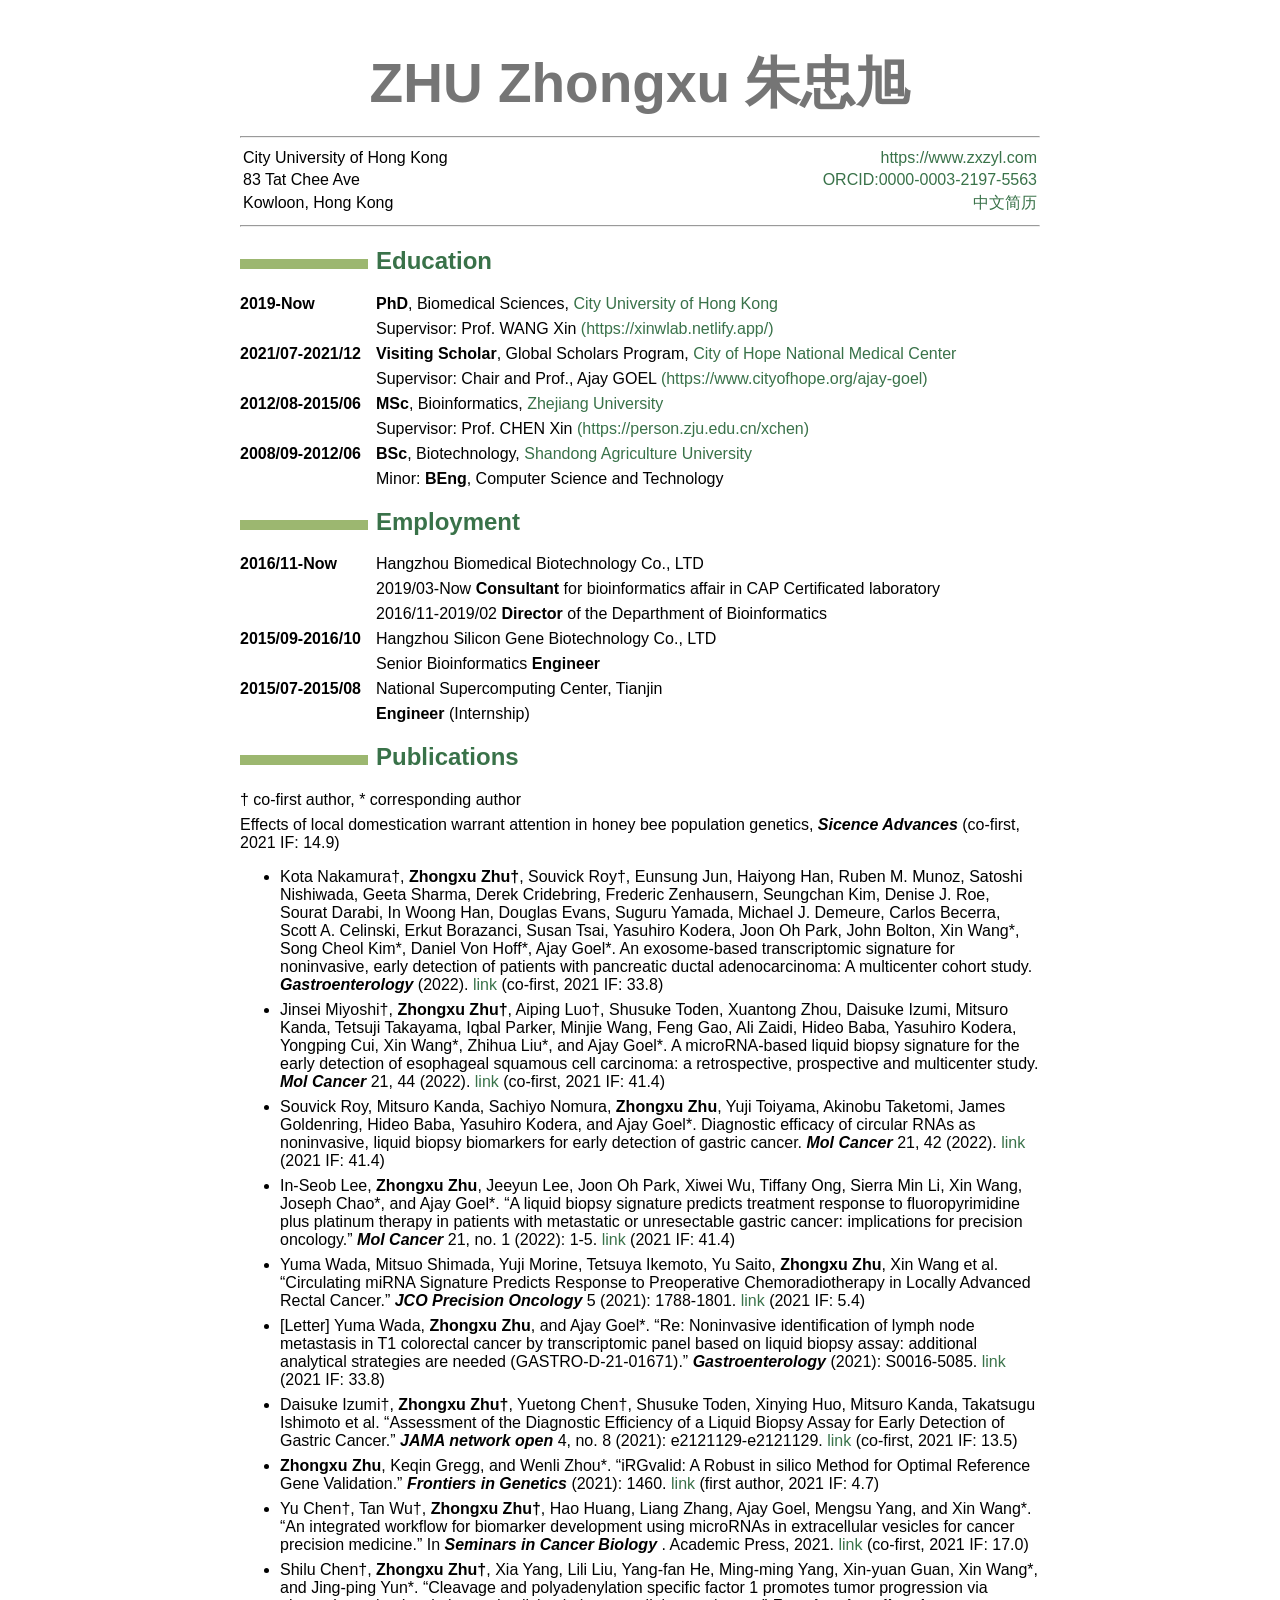
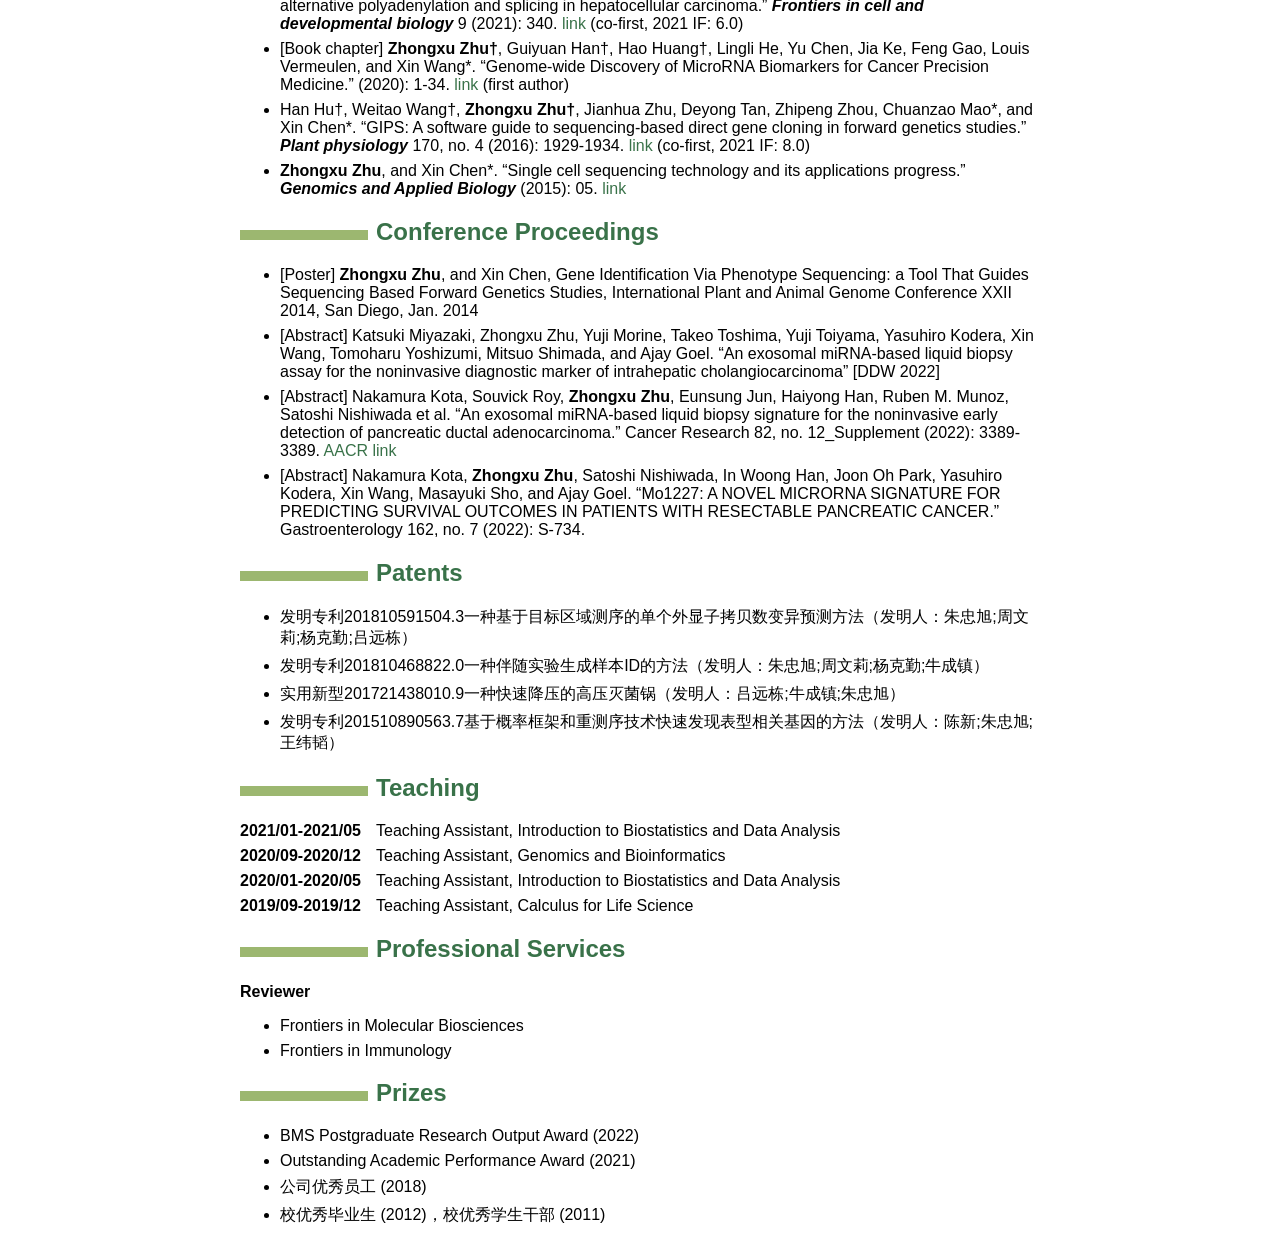
==== docs/index.html @ 120db2ff "add impact factor" ====
<!DOCTYPE html>
<html xmlns="http://www.w3.org/1999/xhtml" lang="" xml:lang="">
<head>
  <meta charset="utf-8" />
  <meta name="generator" content="pandoc" />
  <meta name="viewport" content="width=device-width, initial-scale=1.0, user-scalable=yes" />
  <title>full.Eng</title>
  <style type="text/css">
      code{white-space: pre-wrap;}
      span.smallcaps{font-variant: small-caps;}
      span.underline{text-decoration: underline;}
      div.column{display: inline-block; vertical-align: top; width: 50%;}
  </style>
  <!--[if lt IE 9]>
    <script src="//cdnjs.cloudflare.com/ajax/libs/html5shiv/3.7.3/html5shiv-printshiv.min.js"></script>
  <![endif]-->
  <style type="text/css">
  /*
   * Copyright 2013 Christophe-Marie Duquesne <chmd@chmd.fr>
   *
   * CSS for making a resume with pandoc. Inspired by moderncv.
   *
   * This CSS document is delivered to you under the CC BY-SA 3.0 License.
   * https://creativecommons.org/licenses/by-sa/3.0/deed.en_US
   */
  
  /* Whole document */
  body {
      font-family: "Helvetica Neue", Helvetica, Arial, sans-serif;
      max-width: 800px;
      margin: auto;
      background: #FFFFFF;
      padding: 10px 10px 10px 10px;
  }
  
  /* Title of the resume */
  h1 {
      font-size: 55px;
      color: #757575;
      text-align:center;
      margin-bottom:15px;
  }
  /* h1:hover { */
  /*     background-color: #757575; */
  /*     color: #FFFFFF; */
  /*     text-shadow: 1px 1px 1px #333; */
  /* } */
  
  /* Titles of categories */
  h2 {
      /* This is called "sectioncolor" in the ConTeXt stylesheet. */
      color: #397249;
  }
  /* There is a bar just before each category */
  h2:before {
      content: "";
      display: inline-block;
      margin-right:1%;
      width: 16%;
      height: 10px;
      /* This is called "rulecolor" in the ConTeXt stylesheet. */
      background-color: #9CB770;
  }
  /* h2:hover { */
  /*     background-color: #397249; */
  /*     color: #FFFFFF; */
  /*     text-shadow: 1px 1px 1px #333; */
  /* } */
  
  /* Definitions */
  dt {
      float: left;
      clear: left;
      width: 17%;
      font-weight: bold;
  }
  dd {
      margin-left: 17%;
      margin-bottom:7px;
  }
  p {
      margin-top:0;
      margin-bottom:7px;
  }
  
  /* Blockquotes */
  blockquote {
      text-align: center
  }
  
  /* Links */
  a {
      text-decoration: none;
      color: #397249;
  }
  a:hover, a:active {
      background-color: #397249;
      color: #FFFFFF;
      text-decoration: none;
      text-shadow: 1px 1px 1px #333;
  }
  
  /* Horizontal separators */
  hr {
      color: #A6A6A6;
  }
  
  table {
      width: 100%;
  }
  </style>
</head>
<body>
<h1 id="zhu-zhongxu-朱忠旭">ZHU Zhongxu 朱忠旭</h1>
<hr />
<table>
<tbody>
<tr class="odd">
<td style="text-align: left;">City University of Hong Kong</td>
<td style="text-align: right;"><a href="https://www.zxzyl.com" class="uri" target="_blank">https://www.zxzyl.com</a></td>
</tr>
<tr class="even">
<td style="text-align: left;">83 Tat Chee Ave</td>
<td style="text-align: right;"><a href="https://orcid.org/0000-0003-2197-5563" target="_blank">ORCID:0000-0003-2197-5563</a></td>
</tr>
<tr class="odd">
<td style="text-align: left;">Kowloon, Hong Kong</td>
<td style="text-align: right;"><a href="https://md.zxzyl.com/resume/ch.html" target="_blank">中文简历</a></td>
</tr>
</tbody>
</table>
<hr />
<h2 id="education">Education</h2>
<dl>
<dt>2019-Now</dt>
<dd><p><strong>PhD</strong>, Biomedical Sciences, <a href="https://www.cityu.edu.hk" target="_blank">City University of Hong Kong</a></p>
<p>Supervisor: Prof. WANG Xin <a href="https://xinwlab.netlify.app/" target="_blank">(https://xinwlab.netlify.app/)</a></p>
</dd>
<dt>2021/07-2021/12</dt>
<dd><p><strong>Visiting Scholar</strong>, Global Scholars Program, <a href="https://www.cityofhope.org/homepage" target="_blank">City of Hope National Medical Center</a></p>
<p>Supervisor: Chair and Prof., Ajay GOEL <a href="https://www.cityofhope.org/ajay-goel" target="_blank">(https://www.cityofhope.org/ajay-goel)</a></p>
</dd>
<dt>2012/08-2015/06</dt>
<dd><p><strong>MSc</strong>, Bioinformatics, <a href="https://www.zju.edu.cn/english/" target="_blank">Zhejiang University</a></p>
<p>Supervisor: Prof. CHEN Xin <a href="https://person.zju.edu.cn/xchen" target="_blank">(https://person.zju.edu.cn/xchen)</a></p>
</dd>
<dt>2008/09-2012/06</dt>
<dd><p><strong>BSc</strong>, Biotechnology, <a href="http://english.sdau.edu.cn/" target="_blank">Shandong Agriculture University</a></p>
<p>Minor: <strong>BEng</strong>, Computer Science and Technology</p>
</dd>
</dl>
<h2 id="employment">Employment</h2>
<dl>
<dt>2016/11-Now</dt>
<dd><p>Hangzhou Biomedical Biotechnology Co., LTD</p>
<p>2019/03-Now <strong>Consultant</strong> for bioinformatics affair in CAP Certificated laboratory</p>
<p>2016/11-2019/02 <strong>Director</strong> of the Departhment of Bioinformatics</p>
</dd>
<dt>2015/09-2016/10</dt>
<dd><p>Hangzhou Silicon Gene Biotechnology Co., LTD</p>
<p>Senior Bioinformatics <strong>Engineer</strong></p>
</dd>
<dt>2015/07-2015/08</dt>
<dd><p>National Supercomputing Center, Tianjin</p>
<p><strong>Engineer</strong> (Internship)</p>
</dd>
</dl>
<h2 id="publications">Publications</h2>
<p>† co-first author, * corresponding author</p>
<p>Effects of local domestication warrant attention in honey bee population genetics, <strong><em>Sicence Advances</em></strong> (co-first, 2021 IF: 14.9)</p>
<ul>
<li><p>Kota Nakamura†, <strong>Zhongxu Zhu†</strong>, Souvick Roy†, Eunsung Jun, Haiyong Han, Ruben M. Munoz, Satoshi Nishiwada, Geeta Sharma, Derek Cridebring, Frederic Zenhausern, Seungchan Kim, Denise J. Roe, Sourat Darabi, In Woong Han, Douglas Evans, Suguru Yamada, Michael J. Demeure, Carlos Becerra, Scott A. Celinski, Erkut Borazanci, Susan Tsai, Yasuhiro Kodera, Joon Oh Park, John Bolton, Xin Wang*, Song Cheol Kim*, Daniel Von Hoff*, Ajay Goel*. An exosome-based transcriptomic signature for noninvasive, early detection of patients with pancreatic ductal adenocarcinoma: A multicenter cohort study. <strong><em>Gastroenterology</em></strong> (2022). <a href="https://doi.org/10.1053/j.gastro.2022.06.090" target="_blank">link</a> (co-first, 2021 IF: 33.8)</p></li>
<li><p>Jinsei Miyoshi†, <strong>Zhongxu Zhu†</strong>, Aiping Luo†, Shusuke Toden, Xuantong Zhou, Daisuke Izumi, Mitsuro Kanda, Tetsuji Takayama, Iqbal Parker, Minjie Wang, Feng Gao, Ali Zaidi, Hideo Baba, Yasuhiro Kodera, Yongping Cui, Xin Wang*, Zhihua Liu*, and Ajay Goel*. A microRNA-based liquid biopsy signature for the early detection of esophageal squamous cell carcinoma: a retrospective, prospective and multicenter study. <strong><em>Mol Cancer</em></strong> 21, 44 (2022). <a href="https://doi.org/10.1186/s12943-022-01507-x" target="_blank">link</a> (co-first, 2021 IF: 41.4)</p></li>
<li><p>Souvick Roy, Mitsuro Kanda, Sachiyo Nomura, <strong>Zhongxu Zhu</strong>, Yuji Toiyama, Akinobu Taketomi, James Goldenring, Hideo Baba, Yasuhiro Kodera, and Ajay Goel*. Diagnostic efficacy of circular RNAs as noninvasive, liquid biopsy biomarkers for early detection of gastric cancer. <strong><em>Mol Cancer</em></strong> 21, 42 (2022). <a href="https://doi.org/10.1186/s12943-022-01527-7" target="_blank">link</a> (2021 IF: 41.4)</p></li>
<li><p>In-Seob Lee, <strong>Zhongxu Zhu</strong>, Jeeyun Lee, Joon Oh Park, Xiwei Wu, Tiffany Ong, Sierra Min Li, Xin Wang, Joseph Chao*, and Ajay Goel*. “A liquid biopsy signature predicts treatment response to fluoropyrimidine plus platinum therapy in patients with metastatic or unresectable gastric cancer: implications for precision oncology.” <strong><em>Mol Cancer</em></strong> 21, no. 1 (2022): 1-5. <a href="https://doi.org/10.1186/s12943-021-01483-8" target="_blank">link</a> (2021 IF: 41.4)</p></li>
<li><p>Yuma Wada, Mitsuo Shimada, Yuji Morine, Tetsuya Ikemoto, Yu Saito, <strong>Zhongxu Zhu</strong>, Xin Wang et al. “Circulating miRNA Signature Predicts Response to Preoperative Chemoradiotherapy in Locally Advanced Rectal Cancer.” <strong><em>JCO Precision Oncology</em></strong> 5 (2021): 1788-1801. <a href="https://doi.org/10.1200/PO.21.00015" target="_blank">link</a> (2021 IF: 5.4)</p></li>
<li><p>[Letter] Yuma Wada, <strong>Zhongxu Zhu</strong>, and Ajay Goel*. “Re: Noninvasive identification of lymph node metastasis in T1 colorectal cancer by transcriptomic panel based on liquid biopsy assay: additional analytical strategies are needed (GASTRO-D-21-01671).” <strong><em>Gastroenterology</em></strong> (2021): S0016-5085. <a href="https://doi.org/10.1053/j.gastro.2021.09.013" target="_blank">link</a> (2021 IF: 33.8)</p></li>
<li><p>Daisuke Izumi†, <strong>Zhongxu Zhu†</strong>, Yuetong Chen†, Shusuke Toden, Xinying Huo, Mitsuro Kanda, Takatsugu Ishimoto et al. “Assessment of the Diagnostic Efficiency of a Liquid Biopsy Assay for Early Detection of Gastric Cancer.” <strong><em>JAMA network open</em></strong> 4, no. 8 (2021): e2121129-e2121129. <a href="https://doi.org/10.1001/jamanetworkopen.2021.21129" target="_blank">link</a> (co-first, 2021 IF: 13.5)</p></li>
<li><p><strong>Zhongxu Zhu</strong>, Keqin Gregg, and Wenli Zhou*. “iRGvalid: A Robust in silico Method for Optimal Reference Gene Validation.” <strong><em>Frontiers in Genetics</em></strong> (2021): 1460. <a href="https://doi.org/10.3389/fgene.2021.716653" target="_blank">link</a> (first author, 2021 IF: 4.7)</p></li>
<li><p>Yu Chen†, Tan Wu†, <strong>Zhongxu Zhu†</strong>, Hao Huang, Liang Zhang, Ajay Goel, Mengsu Yang, and Xin Wang*. “An integrated workflow for biomarker development using microRNAs in extracellular vesicles for cancer precision medicine.” In <strong><em>Seminars in Cancer Biology</em></strong> . Academic Press, 2021. <a href="https://doi.org/10.1016/j.semcancer.2021.03.011" target="_blank">link</a> (co-first, 2021 IF: 17.0)</p></li>
<li><p>Shilu Chen†, <strong>Zhongxu Zhu†</strong>, Xia Yang, Lili Liu, Yang-fan He, Ming-ming Yang, Xin-yuan Guan, Xin Wang*, and Jing-ping Yun*. “Cleavage and polyadenylation specific factor 1 promotes tumor progression via alternative polyadenylation and splicing in hepatocellular carcinoma.” <strong><em>Frontiers in cell and developmental biology</em></strong> 9 (2021): 340. <a href="https://doi.org/10.3389/fcell.2021.616835" target="_blank">link</a> (co-first, 2021 IF: 6.0)</p></li>
<li><p>[Book chapter] <strong>Zhongxu Zhu†</strong>, Guiyuan Han†, Hao Huang†, Lingli He, Yu Chen, Jia Ke, Feng Gao, Louis Vermeulen, and Xin Wang*. “Genome-wide Discovery of MicroRNA Biomarkers for Cancer Precision Medicine.” (2020): 1-34. <a href="https://doi.org/10.1039/9781788019958-00001" target="_blank">link</a> (first author)</p></li>
<li><p>Han Hu†, Weitao Wang†, <strong>Zhongxu Zhu†</strong>, Jianhua Zhu, Deyong Tan, Zhipeng Zhou, Chuanzao Mao*, and Xin Chen*. “GIPS: A software guide to sequencing-based direct gene cloning in forward genetics studies.” <strong><em>Plant physiology</em></strong> 170, no. 4 (2016): 1929-1934. <a href="http://dx.doi.org/10.1104/pp.15.01327" target="_blank">link</a> (co-first, 2021 IF: 8.0)</p></li>
<li><p><strong>Zhongxu Zhu</strong>, and Xin Chen*. “Single cell sequencing technology and its applications progress.” <strong><em>Genomics and Applied Biology</em></strong> (2015): 05. <a href="http://dx.doi.org/10.13417/j.gab.034.000902" target="_blank">link</a></p></li>
</ul>
<h2 id="conference-proceedings">Conference Proceedings</h2>
<ul>
<li><p>[Poster] <strong>Zhongxu Zhu</strong>, and Xin Chen, Gene Identification Via Phenotype Sequencing: a Tool That Guides Sequencing Based Forward Genetics Studies, International Plant and Animal Genome Conference XXII 2014, San Diego, Jan. 2014</p></li>
<li><p>[Abstract] Katsuki Miyazaki, Zhongxu Zhu, Yuji Morine, Takeo Toshima, Yuji Toiyama, Yasuhiro Kodera, Xin Wang, Tomoharu Yoshizumi, Mitsuo Shimada, and Ajay Goel. “An exosomal miRNA-based liquid biopsy assay for the noninvasive diagnostic marker of intrahepatic cholangiocarcinoma” [DDW 2022]</p></li>
<li><p>[Abstract] Nakamura Kota, Souvick Roy, <strong>Zhongxu Zhu</strong>, Eunsung Jun, Haiyong Han, Ruben M. Munoz, Satoshi Nishiwada et al. “An exosomal miRNA-based liquid biopsy signature for the noninvasive early detection of pancreatic ductal adenocarcinoma.” Cancer Research 82, no. 12_Supplement (2022): 3389-3389. <a href="https://aacrjournals.org/cancerres/article/82/12_Supplement/3389/700151" target="_blank">AACR link</a></p></li>
<li><p>[Abstract] Nakamura Kota, <strong>Zhongxu Zhu</strong>, Satoshi Nishiwada, In Woong Han, Joon Oh Park, Yasuhiro Kodera, Xin Wang, Masayuki Sho, and Ajay Goel. “Mo1227: A NOVEL MICRORNA SIGNATURE FOR PREDICTING SURVIVAL OUTCOMES IN PATIENTS WITH RESECTABLE PANCREATIC CANCER.” Gastroenterology 162, no. 7 (2022): S-734.</p></li>
</ul>
<h2 id="patents">Patents</h2>
<ul>
<li><p>发明专利201810591504.3一种基于目标区域测序的单个外显子拷贝数变异预测方法（发明人：朱忠旭;周文莉;杨克勤;吕远栋）</p></li>
<li><p>发明专利201810468822.0一种伴随实验生成样本ID的方法（发明人：朱忠旭;周文莉;杨克勤;牛成镇）</p></li>
<li><p>实用新型201721438010.9一种快速降压的高压灭菌锅（发明人：吕远栋;牛成镇;朱忠旭）</p></li>
<li><p>发明专利201510890563.7基于概率框架和重测序技术快速发现表型相关基因的方法（发明人：陈新;朱忠旭;王纬韬）</p></li>
</ul>
<h2 id="teaching">Teaching</h2>
<dl>
<dt>2021/01-2021/05</dt>
<dd>Teaching Assistant, Introduction to Biostatistics and Data Analysis
</dd>
<dt>2020/09-2020/12</dt>
<dd>Teaching Assistant, Genomics and Bioinformatics
</dd>
<dt>2020/01-2020/05</dt>
<dd>Teaching Assistant, Introduction to Biostatistics and Data Analysis
</dd>
<dt>2019/09-2019/12</dt>
<dd>Teaching Assistant, Calculus for Life Science
</dd>
</dl>
<h2 id="professional-services">Professional Services</h2>
<p><strong>Reviewer</strong></p>
<ul>
<li><p>Frontiers in Molecular Biosciences</p></li>
<li><p>Frontiers in Immunology</p></li>
</ul>
<h2 id="prizes">Prizes</h2>
<ul>
<li><p>BMS Postgraduate Research Output Award (2022)</p></li>
<li><p>Outstanding Academic Performance Award (2021)</p></li>
<li><p>公司优秀员工 (2018)</p></li>
<li><p>校优秀毕业生 (2012)，校优秀学生干部 (2011)</p></li>
</ul>
</body>
</html>
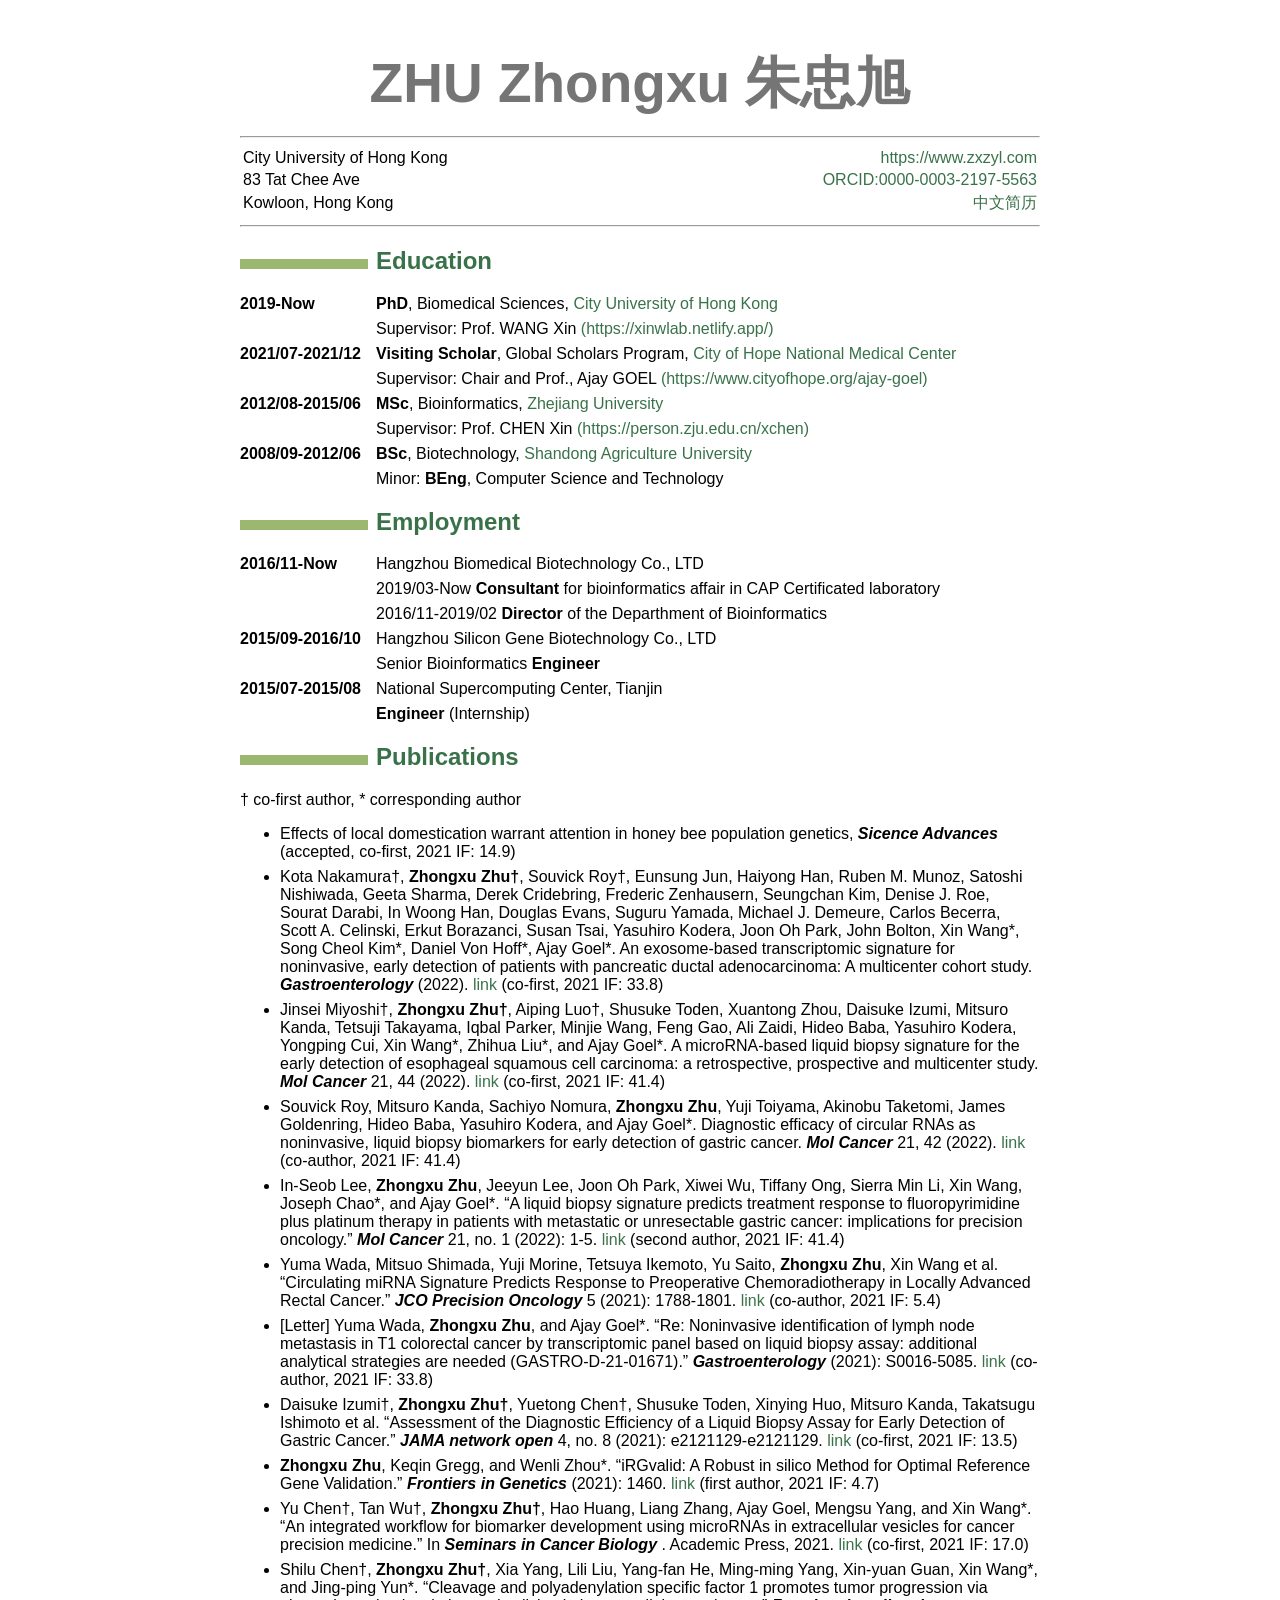
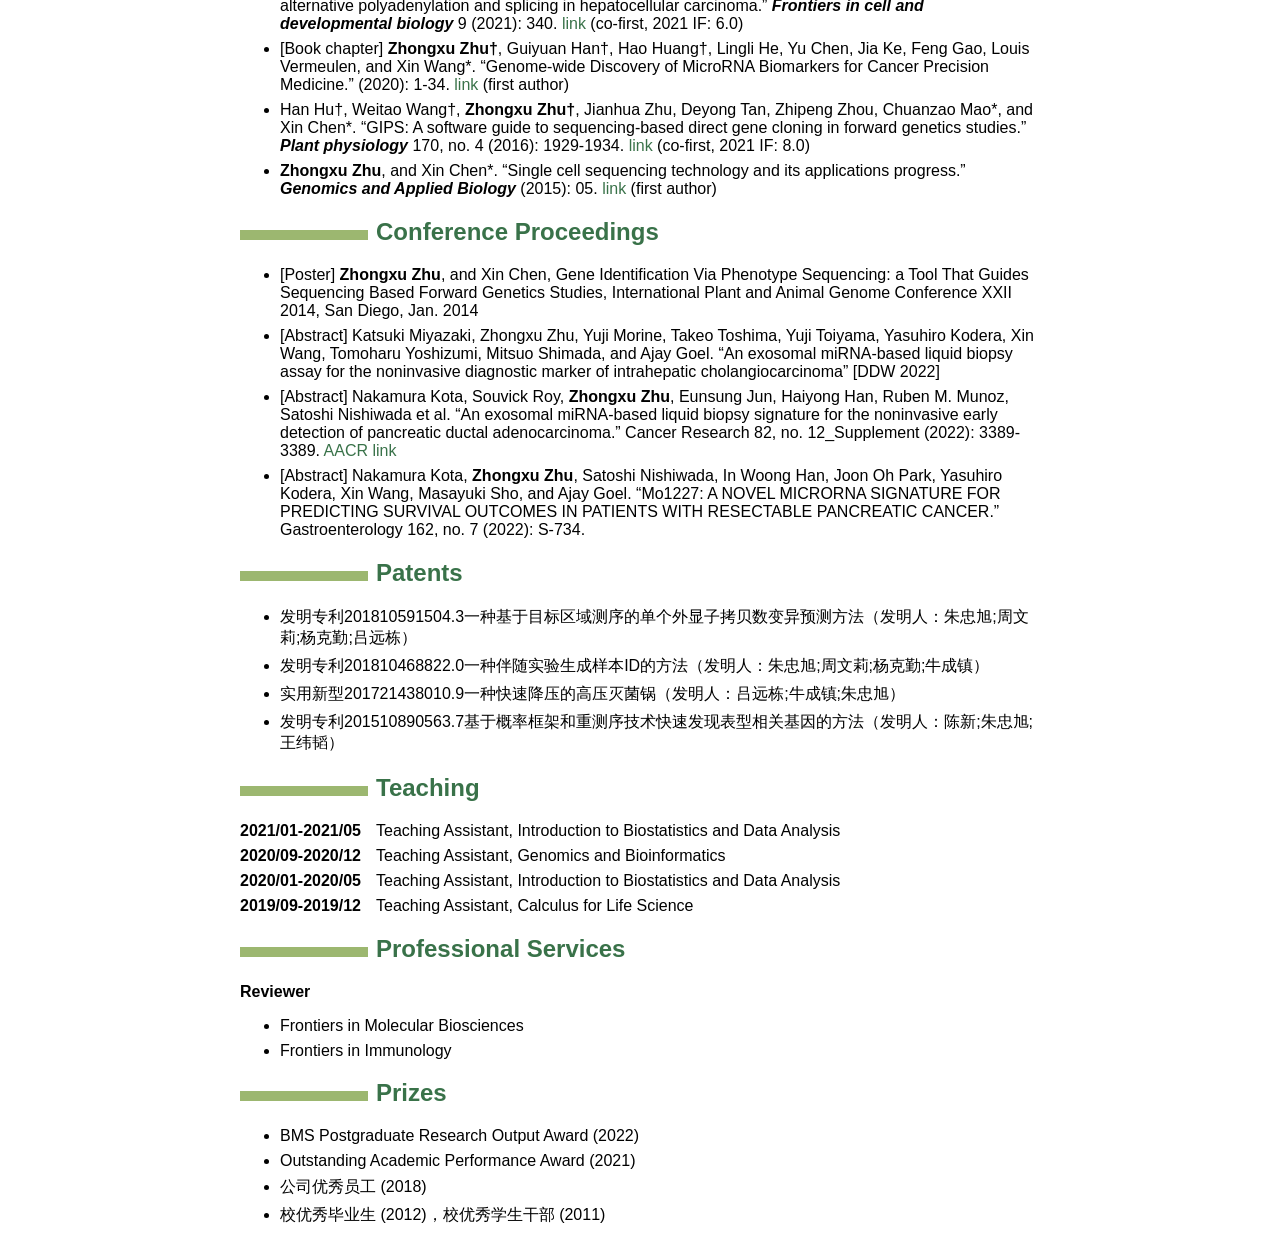
==== commit 716c6813: "update" ====
--- a/docs/index.html
+++ b/docs/index.html
@@ -167,21 +167,21 @@
 </dl>
 <h2 id="publications">Publications</h2>
 <p>† co-first author, * corresponding author</p>
-<p>Effects of local domestication warrant attention in honey bee population genetics, <strong><em>Sicence Advances</em></strong> (co-first, 2021 IF: 14.9)</p>
-<ul>
+<ul>
+<li><p>Effects of local domestication warrant attention in honey bee population genetics, <strong><em>Sicence Advances</em></strong> (accepted, co-first, 2021 IF: 14.9)</p></li>
 <li><p>Kota Nakamura†, <strong>Zhongxu Zhu†</strong>, Souvick Roy†, Eunsung Jun, Haiyong Han, Ruben M. Munoz, Satoshi Nishiwada, Geeta Sharma, Derek Cridebring, Frederic Zenhausern, Seungchan Kim, Denise J. Roe, Sourat Darabi, In Woong Han, Douglas Evans, Suguru Yamada, Michael J. Demeure, Carlos Becerra, Scott A. Celinski, Erkut Borazanci, Susan Tsai, Yasuhiro Kodera, Joon Oh Park, John Bolton, Xin Wang*, Song Cheol Kim*, Daniel Von Hoff*, Ajay Goel*. An exosome-based transcriptomic signature for noninvasive, early detection of patients with pancreatic ductal adenocarcinoma: A multicenter cohort study. <strong><em>Gastroenterology</em></strong> (2022). <a href="https://doi.org/10.1053/j.gastro.2022.06.090" target="_blank">link</a> (co-first, 2021 IF: 33.8)</p></li>
 <li><p>Jinsei Miyoshi†, <strong>Zhongxu Zhu†</strong>, Aiping Luo†, Shusuke Toden, Xuantong Zhou, Daisuke Izumi, Mitsuro Kanda, Tetsuji Takayama, Iqbal Parker, Minjie Wang, Feng Gao, Ali Zaidi, Hideo Baba, Yasuhiro Kodera, Yongping Cui, Xin Wang*, Zhihua Liu*, and Ajay Goel*. A microRNA-based liquid biopsy signature for the early detection of esophageal squamous cell carcinoma: a retrospective, prospective and multicenter study. <strong><em>Mol Cancer</em></strong> 21, 44 (2022). <a href="https://doi.org/10.1186/s12943-022-01507-x" target="_blank">link</a> (co-first, 2021 IF: 41.4)</p></li>
-<li><p>Souvick Roy, Mitsuro Kanda, Sachiyo Nomura, <strong>Zhongxu Zhu</strong>, Yuji Toiyama, Akinobu Taketomi, James Goldenring, Hideo Baba, Yasuhiro Kodera, and Ajay Goel*. Diagnostic efficacy of circular RNAs as noninvasive, liquid biopsy biomarkers for early detection of gastric cancer. <strong><em>Mol Cancer</em></strong> 21, 42 (2022). <a href="https://doi.org/10.1186/s12943-022-01527-7" target="_blank">link</a> (2021 IF: 41.4)</p></li>
-<li><p>In-Seob Lee, <strong>Zhongxu Zhu</strong>, Jeeyun Lee, Joon Oh Park, Xiwei Wu, Tiffany Ong, Sierra Min Li, Xin Wang, Joseph Chao*, and Ajay Goel*. “A liquid biopsy signature predicts treatment response to fluoropyrimidine plus platinum therapy in patients with metastatic or unresectable gastric cancer: implications for precision oncology.” <strong><em>Mol Cancer</em></strong> 21, no. 1 (2022): 1-5. <a href="https://doi.org/10.1186/s12943-021-01483-8" target="_blank">link</a> (2021 IF: 41.4)</p></li>
-<li><p>Yuma Wada, Mitsuo Shimada, Yuji Morine, Tetsuya Ikemoto, Yu Saito, <strong>Zhongxu Zhu</strong>, Xin Wang et al. “Circulating miRNA Signature Predicts Response to Preoperative Chemoradiotherapy in Locally Advanced Rectal Cancer.” <strong><em>JCO Precision Oncology</em></strong> 5 (2021): 1788-1801. <a href="https://doi.org/10.1200/PO.21.00015" target="_blank">link</a> (2021 IF: 5.4)</p></li>
-<li><p>[Letter] Yuma Wada, <strong>Zhongxu Zhu</strong>, and Ajay Goel*. “Re: Noninvasive identification of lymph node metastasis in T1 colorectal cancer by transcriptomic panel based on liquid biopsy assay: additional analytical strategies are needed (GASTRO-D-21-01671).” <strong><em>Gastroenterology</em></strong> (2021): S0016-5085. <a href="https://doi.org/10.1053/j.gastro.2021.09.013" target="_blank">link</a> (2021 IF: 33.8)</p></li>
+<li><p>Souvick Roy, Mitsuro Kanda, Sachiyo Nomura, <strong>Zhongxu Zhu</strong>, Yuji Toiyama, Akinobu Taketomi, James Goldenring, Hideo Baba, Yasuhiro Kodera, and Ajay Goel*. Diagnostic efficacy of circular RNAs as noninvasive, liquid biopsy biomarkers for early detection of gastric cancer. <strong><em>Mol Cancer</em></strong> 21, 42 (2022). <a href="https://doi.org/10.1186/s12943-022-01527-7" target="_blank">link</a> (co-author, 2021 IF: 41.4)</p></li>
+<li><p>In-Seob Lee, <strong>Zhongxu Zhu</strong>, Jeeyun Lee, Joon Oh Park, Xiwei Wu, Tiffany Ong, Sierra Min Li, Xin Wang, Joseph Chao*, and Ajay Goel*. “A liquid biopsy signature predicts treatment response to fluoropyrimidine plus platinum therapy in patients with metastatic or unresectable gastric cancer: implications for precision oncology.” <strong><em>Mol Cancer</em></strong> 21, no. 1 (2022): 1-5. <a href="https://doi.org/10.1186/s12943-021-01483-8" target="_blank">link</a> (second author, 2021 IF: 41.4)</p></li>
+<li><p>Yuma Wada, Mitsuo Shimada, Yuji Morine, Tetsuya Ikemoto, Yu Saito, <strong>Zhongxu Zhu</strong>, Xin Wang et al. “Circulating miRNA Signature Predicts Response to Preoperative Chemoradiotherapy in Locally Advanced Rectal Cancer.” <strong><em>JCO Precision Oncology</em></strong> 5 (2021): 1788-1801. <a href="https://doi.org/10.1200/PO.21.00015" target="_blank">link</a> (co-author, 2021 IF: 5.4)</p></li>
+<li><p>[Letter] Yuma Wada, <strong>Zhongxu Zhu</strong>, and Ajay Goel*. “Re: Noninvasive identification of lymph node metastasis in T1 colorectal cancer by transcriptomic panel based on liquid biopsy assay: additional analytical strategies are needed (GASTRO-D-21-01671).” <strong><em>Gastroenterology</em></strong> (2021): S0016-5085. <a href="https://doi.org/10.1053/j.gastro.2021.09.013" target="_blank">link</a> (co-author, 2021 IF: 33.8)</p></li>
 <li><p>Daisuke Izumi†, <strong>Zhongxu Zhu†</strong>, Yuetong Chen†, Shusuke Toden, Xinying Huo, Mitsuro Kanda, Takatsugu Ishimoto et al. “Assessment of the Diagnostic Efficiency of a Liquid Biopsy Assay for Early Detection of Gastric Cancer.” <strong><em>JAMA network open</em></strong> 4, no. 8 (2021): e2121129-e2121129. <a href="https://doi.org/10.1001/jamanetworkopen.2021.21129" target="_blank">link</a> (co-first, 2021 IF: 13.5)</p></li>
 <li><p><strong>Zhongxu Zhu</strong>, Keqin Gregg, and Wenli Zhou*. “iRGvalid: A Robust in silico Method for Optimal Reference Gene Validation.” <strong><em>Frontiers in Genetics</em></strong> (2021): 1460. <a href="https://doi.org/10.3389/fgene.2021.716653" target="_blank">link</a> (first author, 2021 IF: 4.7)</p></li>
 <li><p>Yu Chen†, Tan Wu†, <strong>Zhongxu Zhu†</strong>, Hao Huang, Liang Zhang, Ajay Goel, Mengsu Yang, and Xin Wang*. “An integrated workflow for biomarker development using microRNAs in extracellular vesicles for cancer precision medicine.” In <strong><em>Seminars in Cancer Biology</em></strong> . Academic Press, 2021. <a href="https://doi.org/10.1016/j.semcancer.2021.03.011" target="_blank">link</a> (co-first, 2021 IF: 17.0)</p></li>
 <li><p>Shilu Chen†, <strong>Zhongxu Zhu†</strong>, Xia Yang, Lili Liu, Yang-fan He, Ming-ming Yang, Xin-yuan Guan, Xin Wang*, and Jing-ping Yun*. “Cleavage and polyadenylation specific factor 1 promotes tumor progression via alternative polyadenylation and splicing in hepatocellular carcinoma.” <strong><em>Frontiers in cell and developmental biology</em></strong> 9 (2021): 340. <a href="https://doi.org/10.3389/fcell.2021.616835" target="_blank">link</a> (co-first, 2021 IF: 6.0)</p></li>
 <li><p>[Book chapter] <strong>Zhongxu Zhu†</strong>, Guiyuan Han†, Hao Huang†, Lingli He, Yu Chen, Jia Ke, Feng Gao, Louis Vermeulen, and Xin Wang*. “Genome-wide Discovery of MicroRNA Biomarkers for Cancer Precision Medicine.” (2020): 1-34. <a href="https://doi.org/10.1039/9781788019958-00001" target="_blank">link</a> (first author)</p></li>
 <li><p>Han Hu†, Weitao Wang†, <strong>Zhongxu Zhu†</strong>, Jianhua Zhu, Deyong Tan, Zhipeng Zhou, Chuanzao Mao*, and Xin Chen*. “GIPS: A software guide to sequencing-based direct gene cloning in forward genetics studies.” <strong><em>Plant physiology</em></strong> 170, no. 4 (2016): 1929-1934. <a href="http://dx.doi.org/10.1104/pp.15.01327" target="_blank">link</a> (co-first, 2021 IF: 8.0)</p></li>
-<li><p><strong>Zhongxu Zhu</strong>, and Xin Chen*. “Single cell sequencing technology and its applications progress.” <strong><em>Genomics and Applied Biology</em></strong> (2015): 05. <a href="http://dx.doi.org/10.13417/j.gab.034.000902" target="_blank">link</a></p></li>
+<li><p><strong>Zhongxu Zhu</strong>, and Xin Chen*. “Single cell sequencing technology and its applications progress.” <strong><em>Genomics and Applied Biology</em></strong> (2015): 05. <a href="http://dx.doi.org/10.13417/j.gab.034.000902" target="_blank">link</a> (first author)</p></li>
 </ul>
 <h2 id="conference-proceedings">Conference Proceedings</h2>
 <ul>
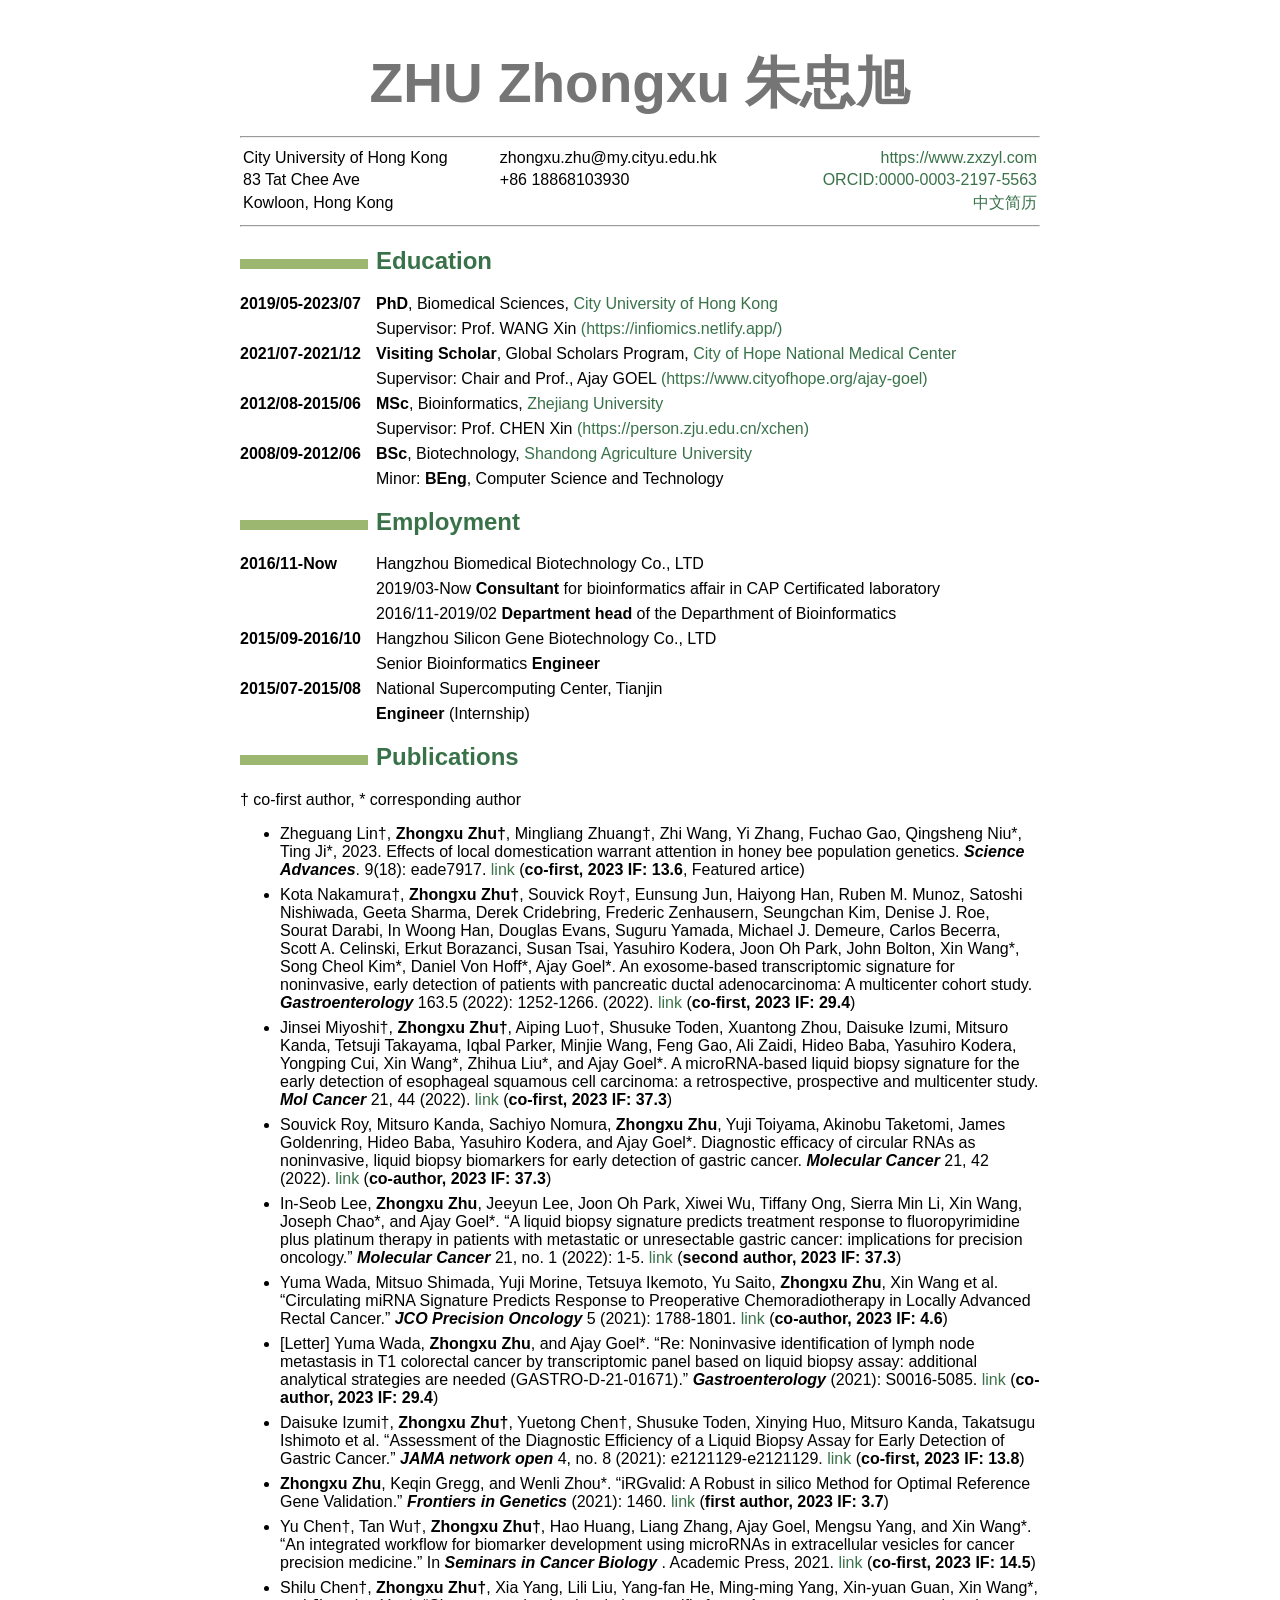
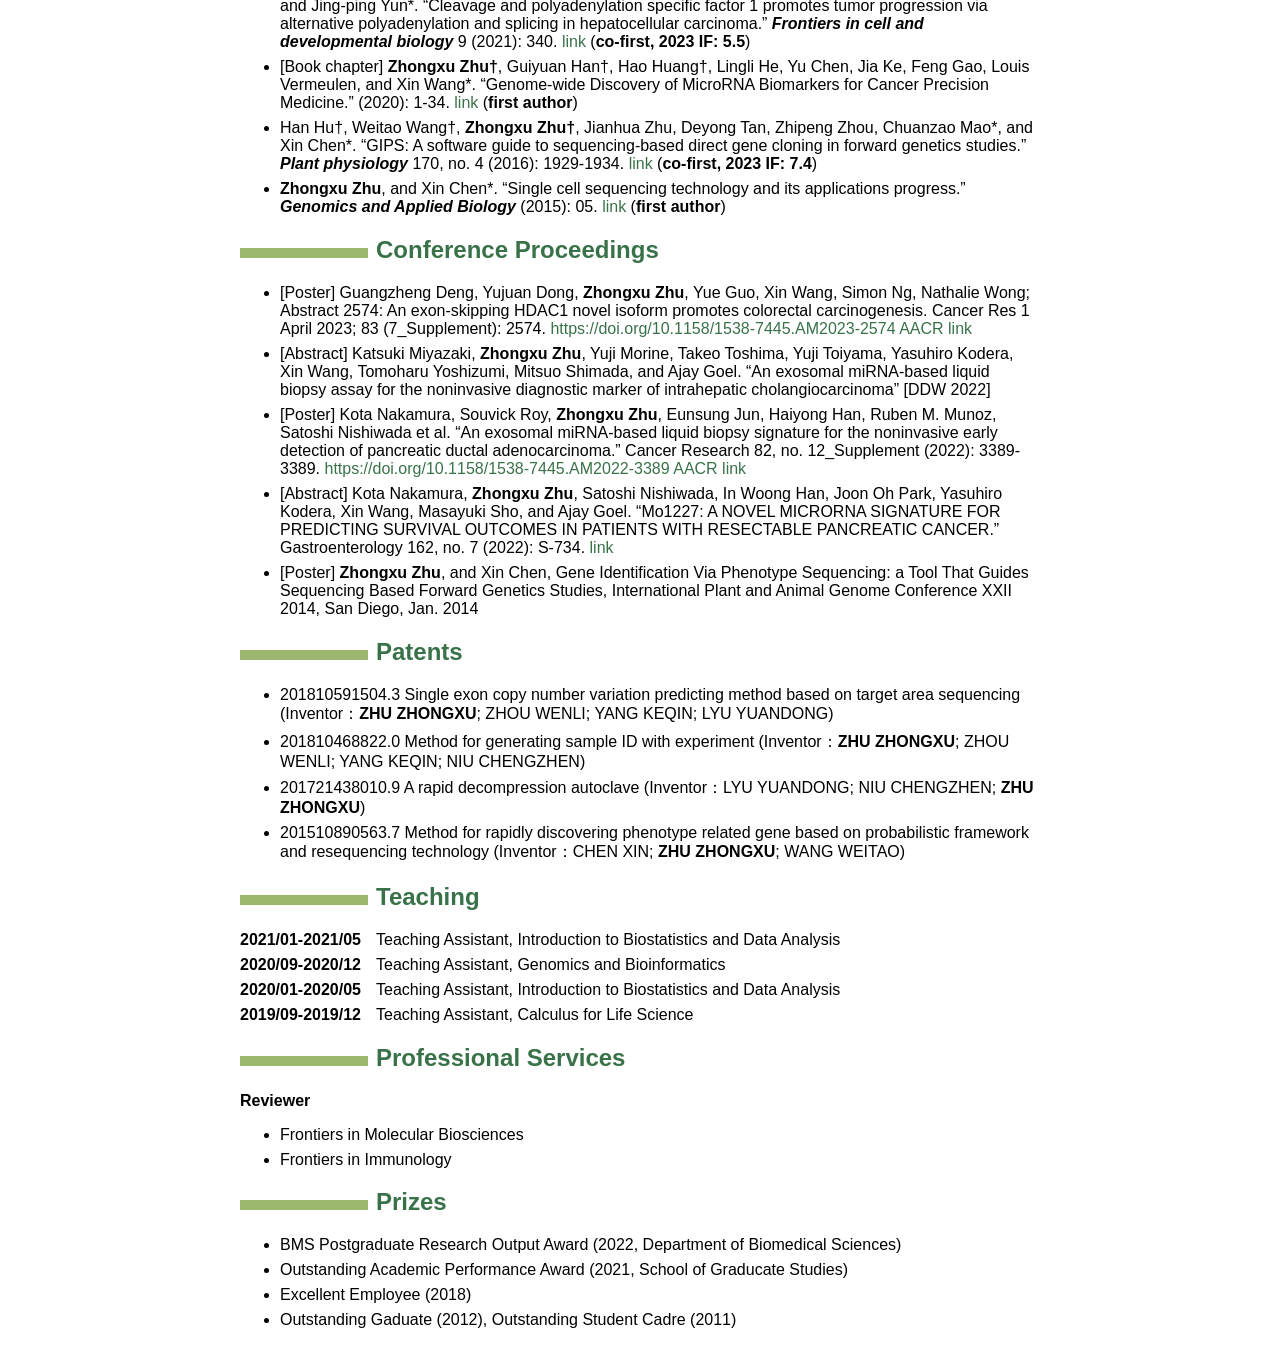
==== commit db6d45b1: "resume" ====
--- a/docs/index.html
+++ b/docs/index.html
@@ -117,24 +117,27 @@
 <tbody>
 <tr class="odd">
 <td style="text-align: left;">City University of Hong Kong</td>
+<td style="text-align: left;">zhongxu.zhu@my.cityu.edu.hk</td>
 <td style="text-align: right;"><a href="https://www.zxzyl.com" class="uri" target="_blank">https://www.zxzyl.com</a></td>
 </tr>
 <tr class="even">
 <td style="text-align: left;">83 Tat Chee Ave</td>
+<td style="text-align: left;">+86 18868103930</td>
 <td style="text-align: right;"><a href="https://orcid.org/0000-0003-2197-5563" target="_blank">ORCID:0000-0003-2197-5563</a></td>
 </tr>
 <tr class="odd">
 <td style="text-align: left;">Kowloon, Hong Kong</td>
-<td style="text-align: right;"><a href="https://md.zxzyl.com/resume/ch.html" target="_blank">中文简历</a></td>
+<td style="text-align: left;"></td>
+<td style="text-align: right;"><a href="https://www.zxzyl.com/resume/ch.html" target="_blank">中文简历</a></td>
 </tr>
 </tbody>
 </table>
 <hr />
 <h2 id="education">Education</h2>
 <dl>
-<dt>2019-Now</dt>
+<dt>2019/05-2023/07</dt>
 <dd><p><strong>PhD</strong>, Biomedical Sciences, <a href="https://www.cityu.edu.hk" target="_blank">City University of Hong Kong</a></p>
-<p>Supervisor: Prof. WANG Xin <a href="https://xinwlab.netlify.app/" target="_blank">(https://xinwlab.netlify.app/)</a></p>
+<p>Supervisor: Prof. WANG Xin <a href="https://xinwlab.netlify.app/" target="_blank">(https://infiomics.netlify.app/)</a></p>
 </dd>
 <dt>2021/07-2021/12</dt>
 <dd><p><strong>Visiting Scholar</strong>, Global Scholars Program, <a href="https://www.cityofhope.org/homepage" target="_blank">City of Hope National Medical Center</a></p>
@@ -154,7 +157,7 @@
 <dt>2016/11-Now</dt>
 <dd><p>Hangzhou Biomedical Biotechnology Co., LTD</p>
 <p>2019/03-Now <strong>Consultant</strong> for bioinformatics affair in CAP Certificated laboratory</p>
-<p>2016/11-2019/02 <strong>Director</strong> of the Departhment of Bioinformatics</p>
+<p>2016/11-2019/02 <strong>Department head</strong> of the Departhment of Bioinformatics</p>
 </dd>
 <dt>2015/09-2016/10</dt>
 <dd><p>Hangzhou Silicon Gene Biotechnology Co., LTD</p>
@@ -168,34 +171,35 @@
 <h2 id="publications">Publications</h2>
 <p>† co-first author, * corresponding author</p>
 <ul>
-<li><p>Effects of local domestication warrant attention in honey bee population genetics, <strong><em>Sicence Advances</em></strong> (accepted, co-first, 2021 IF: 14.9)</p></li>
-<li><p>Kota Nakamura†, <strong>Zhongxu Zhu†</strong>, Souvick Roy†, Eunsung Jun, Haiyong Han, Ruben M. Munoz, Satoshi Nishiwada, Geeta Sharma, Derek Cridebring, Frederic Zenhausern, Seungchan Kim, Denise J. Roe, Sourat Darabi, In Woong Han, Douglas Evans, Suguru Yamada, Michael J. Demeure, Carlos Becerra, Scott A. Celinski, Erkut Borazanci, Susan Tsai, Yasuhiro Kodera, Joon Oh Park, John Bolton, Xin Wang*, Song Cheol Kim*, Daniel Von Hoff*, Ajay Goel*. An exosome-based transcriptomic signature for noninvasive, early detection of patients with pancreatic ductal adenocarcinoma: A multicenter cohort study. <strong><em>Gastroenterology</em></strong> (2022). <a href="https://doi.org/10.1053/j.gastro.2022.06.090" target="_blank">link</a> (co-first, 2021 IF: 33.8)</p></li>
-<li><p>Jinsei Miyoshi†, <strong>Zhongxu Zhu†</strong>, Aiping Luo†, Shusuke Toden, Xuantong Zhou, Daisuke Izumi, Mitsuro Kanda, Tetsuji Takayama, Iqbal Parker, Minjie Wang, Feng Gao, Ali Zaidi, Hideo Baba, Yasuhiro Kodera, Yongping Cui, Xin Wang*, Zhihua Liu*, and Ajay Goel*. A microRNA-based liquid biopsy signature for the early detection of esophageal squamous cell carcinoma: a retrospective, prospective and multicenter study. <strong><em>Mol Cancer</em></strong> 21, 44 (2022). <a href="https://doi.org/10.1186/s12943-022-01507-x" target="_blank">link</a> (co-first, 2021 IF: 41.4)</p></li>
-<li><p>Souvick Roy, Mitsuro Kanda, Sachiyo Nomura, <strong>Zhongxu Zhu</strong>, Yuji Toiyama, Akinobu Taketomi, James Goldenring, Hideo Baba, Yasuhiro Kodera, and Ajay Goel*. Diagnostic efficacy of circular RNAs as noninvasive, liquid biopsy biomarkers for early detection of gastric cancer. <strong><em>Mol Cancer</em></strong> 21, 42 (2022). <a href="https://doi.org/10.1186/s12943-022-01527-7" target="_blank">link</a> (co-author, 2021 IF: 41.4)</p></li>
-<li><p>In-Seob Lee, <strong>Zhongxu Zhu</strong>, Jeeyun Lee, Joon Oh Park, Xiwei Wu, Tiffany Ong, Sierra Min Li, Xin Wang, Joseph Chao*, and Ajay Goel*. “A liquid biopsy signature predicts treatment response to fluoropyrimidine plus platinum therapy in patients with metastatic or unresectable gastric cancer: implications for precision oncology.” <strong><em>Mol Cancer</em></strong> 21, no. 1 (2022): 1-5. <a href="https://doi.org/10.1186/s12943-021-01483-8" target="_blank">link</a> (second author, 2021 IF: 41.4)</p></li>
-<li><p>Yuma Wada, Mitsuo Shimada, Yuji Morine, Tetsuya Ikemoto, Yu Saito, <strong>Zhongxu Zhu</strong>, Xin Wang et al. “Circulating miRNA Signature Predicts Response to Preoperative Chemoradiotherapy in Locally Advanced Rectal Cancer.” <strong><em>JCO Precision Oncology</em></strong> 5 (2021): 1788-1801. <a href="https://doi.org/10.1200/PO.21.00015" target="_blank">link</a> (co-author, 2021 IF: 5.4)</p></li>
-<li><p>[Letter] Yuma Wada, <strong>Zhongxu Zhu</strong>, and Ajay Goel*. “Re: Noninvasive identification of lymph node metastasis in T1 colorectal cancer by transcriptomic panel based on liquid biopsy assay: additional analytical strategies are needed (GASTRO-D-21-01671).” <strong><em>Gastroenterology</em></strong> (2021): S0016-5085. <a href="https://doi.org/10.1053/j.gastro.2021.09.013" target="_blank">link</a> (co-author, 2021 IF: 33.8)</p></li>
-<li><p>Daisuke Izumi†, <strong>Zhongxu Zhu†</strong>, Yuetong Chen†, Shusuke Toden, Xinying Huo, Mitsuro Kanda, Takatsugu Ishimoto et al. “Assessment of the Diagnostic Efficiency of a Liquid Biopsy Assay for Early Detection of Gastric Cancer.” <strong><em>JAMA network open</em></strong> 4, no. 8 (2021): e2121129-e2121129. <a href="https://doi.org/10.1001/jamanetworkopen.2021.21129" target="_blank">link</a> (co-first, 2021 IF: 13.5)</p></li>
-<li><p><strong>Zhongxu Zhu</strong>, Keqin Gregg, and Wenli Zhou*. “iRGvalid: A Robust in silico Method for Optimal Reference Gene Validation.” <strong><em>Frontiers in Genetics</em></strong> (2021): 1460. <a href="https://doi.org/10.3389/fgene.2021.716653" target="_blank">link</a> (first author, 2021 IF: 4.7)</p></li>
-<li><p>Yu Chen†, Tan Wu†, <strong>Zhongxu Zhu†</strong>, Hao Huang, Liang Zhang, Ajay Goel, Mengsu Yang, and Xin Wang*. “An integrated workflow for biomarker development using microRNAs in extracellular vesicles for cancer precision medicine.” In <strong><em>Seminars in Cancer Biology</em></strong> . Academic Press, 2021. <a href="https://doi.org/10.1016/j.semcancer.2021.03.011" target="_blank">link</a> (co-first, 2021 IF: 17.0)</p></li>
-<li><p>Shilu Chen†, <strong>Zhongxu Zhu†</strong>, Xia Yang, Lili Liu, Yang-fan He, Ming-ming Yang, Xin-yuan Guan, Xin Wang*, and Jing-ping Yun*. “Cleavage and polyadenylation specific factor 1 promotes tumor progression via alternative polyadenylation and splicing in hepatocellular carcinoma.” <strong><em>Frontiers in cell and developmental biology</em></strong> 9 (2021): 340. <a href="https://doi.org/10.3389/fcell.2021.616835" target="_blank">link</a> (co-first, 2021 IF: 6.0)</p></li>
-<li><p>[Book chapter] <strong>Zhongxu Zhu†</strong>, Guiyuan Han†, Hao Huang†, Lingli He, Yu Chen, Jia Ke, Feng Gao, Louis Vermeulen, and Xin Wang*. “Genome-wide Discovery of MicroRNA Biomarkers for Cancer Precision Medicine.” (2020): 1-34. <a href="https://doi.org/10.1039/9781788019958-00001" target="_blank">link</a> (first author)</p></li>
-<li><p>Han Hu†, Weitao Wang†, <strong>Zhongxu Zhu†</strong>, Jianhua Zhu, Deyong Tan, Zhipeng Zhou, Chuanzao Mao*, and Xin Chen*. “GIPS: A software guide to sequencing-based direct gene cloning in forward genetics studies.” <strong><em>Plant physiology</em></strong> 170, no. 4 (2016): 1929-1934. <a href="http://dx.doi.org/10.1104/pp.15.01327" target="_blank">link</a> (co-first, 2021 IF: 8.0)</p></li>
-<li><p><strong>Zhongxu Zhu</strong>, and Xin Chen*. “Single cell sequencing technology and its applications progress.” <strong><em>Genomics and Applied Biology</em></strong> (2015): 05. <a href="http://dx.doi.org/10.13417/j.gab.034.000902" target="_blank">link</a> (first author)</p></li>
+<li><p>Zheguang Lin†, <strong>Zhongxu Zhu†</strong>, Mingliang Zhuang†, Zhi Wang, Yi Zhang, Fuchao Gao, Qingsheng Niu*, Ting Ji*, 2023. Effects of local domestication warrant attention in honey bee population genetics. <strong><em>Science Advances</em></strong>. 9(18): eade7917. <a href="https://doi.org/10.1126/sciadv.ade7917" target="_blank">link</a> (<strong>co-first, 2023 IF: 13.6</strong>, Featured artice)</p></li>
+<li><p>Kota Nakamura†, <strong>Zhongxu Zhu†</strong>, Souvick Roy†, Eunsung Jun, Haiyong Han, Ruben M. Munoz, Satoshi Nishiwada, Geeta Sharma, Derek Cridebring, Frederic Zenhausern, Seungchan Kim, Denise J. Roe, Sourat Darabi, In Woong Han, Douglas Evans, Suguru Yamada, Michael J. Demeure, Carlos Becerra, Scott A. Celinski, Erkut Borazanci, Susan Tsai, Yasuhiro Kodera, Joon Oh Park, John Bolton, Xin Wang*, Song Cheol Kim*, Daniel Von Hoff*, Ajay Goel*. An exosome-based transcriptomic signature for noninvasive, early detection of patients with pancreatic ductal adenocarcinoma: A multicenter cohort study. <strong><em>Gastroenterology</em></strong> 163.5 (2022): 1252-1266. (2022). <a href="https://doi.org/10.1053/j.gastro.2022.06.090" target="_blank">link</a> (<strong>co-first, 2023 IF: 29.4</strong>)</p></li>
+<li><p>Jinsei Miyoshi†, <strong>Zhongxu Zhu†</strong>, Aiping Luo†, Shusuke Toden, Xuantong Zhou, Daisuke Izumi, Mitsuro Kanda, Tetsuji Takayama, Iqbal Parker, Minjie Wang, Feng Gao, Ali Zaidi, Hideo Baba, Yasuhiro Kodera, Yongping Cui, Xin Wang*, Zhihua Liu*, and Ajay Goel*. A microRNA-based liquid biopsy signature for the early detection of esophageal squamous cell carcinoma: a retrospective, prospective and multicenter study. <strong><em>Mol Cancer</em></strong> 21, 44 (2022). <a href="https://doi.org/10.1186/s12943-022-01507-x" target="_blank">link</a> (<strong>co-first, 2023 IF: 37.3</strong>)</p></li>
+<li><p>Souvick Roy, Mitsuro Kanda, Sachiyo Nomura, <strong>Zhongxu Zhu</strong>, Yuji Toiyama, Akinobu Taketomi, James Goldenring, Hideo Baba, Yasuhiro Kodera, and Ajay Goel*. Diagnostic efficacy of circular RNAs as noninvasive, liquid biopsy biomarkers for early detection of gastric cancer. <strong><em>Molecular Cancer</em></strong> 21, 42 (2022). <a href="https://doi.org/10.1186/s12943-022-01527-7" target="_blank">link</a> (<strong>co-author, 2023 IF: 37.3</strong>)</p></li>
+<li><p>In-Seob Lee, <strong>Zhongxu Zhu</strong>, Jeeyun Lee, Joon Oh Park, Xiwei Wu, Tiffany Ong, Sierra Min Li, Xin Wang, Joseph Chao*, and Ajay Goel*. “A liquid biopsy signature predicts treatment response to fluoropyrimidine plus platinum therapy in patients with metastatic or unresectable gastric cancer: implications for precision oncology.” <strong><em>Molecular Cancer</em></strong> 21, no. 1 (2022): 1-5. <a href="https://doi.org/10.1186/s12943-021-01483-8" target="_blank">link</a> (<strong>second author, 2023 IF: 37.3</strong>)</p></li>
+<li><p>Yuma Wada, Mitsuo Shimada, Yuji Morine, Tetsuya Ikemoto, Yu Saito, <strong>Zhongxu Zhu</strong>, Xin Wang et al. “Circulating miRNA Signature Predicts Response to Preoperative Chemoradiotherapy in Locally Advanced Rectal Cancer.” <strong><em>JCO Precision Oncology</em></strong> 5 (2021): 1788-1801. <a href="https://doi.org/10.1200/PO.21.00015" target="_blank">link</a> (<strong>co-author, 2023 IF: 4.6</strong>)</p></li>
+<li><p>[Letter] Yuma Wada, <strong>Zhongxu Zhu</strong>, and Ajay Goel*. “Re: Noninvasive identification of lymph node metastasis in T1 colorectal cancer by transcriptomic panel based on liquid biopsy assay: additional analytical strategies are needed (GASTRO-D-21-01671).” <strong><em>Gastroenterology</em></strong> (2021): S0016-5085. <a href="https://doi.org/10.1053/j.gastro.2021.09.013" target="_blank">link</a> (<strong>co-author, 2023 IF: 29.4</strong>)</p></li>
+<li><p>Daisuke Izumi†, <strong>Zhongxu Zhu†</strong>, Yuetong Chen†, Shusuke Toden, Xinying Huo, Mitsuro Kanda, Takatsugu Ishimoto et al. “Assessment of the Diagnostic Efficiency of a Liquid Biopsy Assay for Early Detection of Gastric Cancer.” <strong><em>JAMA network open</em></strong> 4, no. 8 (2021): e2121129-e2121129. <a href="https://doi.org/10.1001/jamanetworkopen.2021.21129" target="_blank">link</a> (<strong>co-first, 2023 IF: 13.8</strong>)</p></li>
+<li><p><strong>Zhongxu Zhu</strong>, Keqin Gregg, and Wenli Zhou*. “iRGvalid: A Robust in silico Method for Optimal Reference Gene Validation.” <strong><em>Frontiers in Genetics</em></strong> (2021): 1460. <a href="https://doi.org/10.3389/fgene.2021.716653" target="_blank">link</a> (<strong>first author, 2023 IF: 3.7</strong>)</p></li>
+<li><p>Yu Chen†, Tan Wu†, <strong>Zhongxu Zhu†</strong>, Hao Huang, Liang Zhang, Ajay Goel, Mengsu Yang, and Xin Wang*. “An integrated workflow for biomarker development using microRNAs in extracellular vesicles for cancer precision medicine.” In <strong><em>Seminars in Cancer Biology</em></strong> . Academic Press, 2021. <a href="https://doi.org/10.1016/j.semcancer.2021.03.011" target="_blank">link</a> (<strong>co-first, 2023 IF: 14.5</strong>)</p></li>
+<li><p>Shilu Chen†, <strong>Zhongxu Zhu†</strong>, Xia Yang, Lili Liu, Yang-fan He, Ming-ming Yang, Xin-yuan Guan, Xin Wang*, and Jing-ping Yun*. “Cleavage and polyadenylation specific factor 1 promotes tumor progression via alternative polyadenylation and splicing in hepatocellular carcinoma.” <strong><em>Frontiers in cell and developmental biology</em></strong> 9 (2021): 340. <a href="https://doi.org/10.3389/fcell.2021.616835" target="_blank">link</a> (<strong>co-first, 2023 IF: 5.5</strong>)</p></li>
+<li><p>[Book chapter] <strong>Zhongxu Zhu†</strong>, Guiyuan Han†, Hao Huang†, Lingli He, Yu Chen, Jia Ke, Feng Gao, Louis Vermeulen, and Xin Wang*. “Genome-wide Discovery of MicroRNA Biomarkers for Cancer Precision Medicine.” (2020): 1-34. <a href="https://doi.org/10.1039/9781788019958-00001" target="_blank">link</a> (<strong>first author</strong>)</p></li>
+<li><p>Han Hu†, Weitao Wang†, <strong>Zhongxu Zhu†</strong>, Jianhua Zhu, Deyong Tan, Zhipeng Zhou, Chuanzao Mao*, and Xin Chen*. “GIPS: A software guide to sequencing-based direct gene cloning in forward genetics studies.” <strong><em>Plant physiology</em></strong> 170, no. 4 (2016): 1929-1934. <a href="http://dx.doi.org/10.1104/pp.15.01327" target="_blank">link</a> (<strong>co-first, 2023 IF: 7.4</strong>)</p></li>
+<li><p><strong>Zhongxu Zhu</strong>, and Xin Chen*. “Single cell sequencing technology and its applications progress.” <strong><em>Genomics and Applied Biology</em></strong> (2015): 05. <a href="http://dx.doi.org/10.13417/j.gab.034.000902" target="_blank">link</a> (<strong>first author</strong>)</p></li>
 </ul>
 <h2 id="conference-proceedings">Conference Proceedings</h2>
 <ul>
+<li><p>[Poster] Guangzheng Deng, Yujuan Dong, <strong>Zhongxu Zhu</strong>, Yue Guo, Xin Wang, Simon Ng, Nathalie Wong; Abstract 2574: An exon‐skipping HDAC1 novel isoform promotes colorectal carcinogenesis. Cancer Res 1 April 2023; 83 (7_Supplement): 2574. <a href="https://doi.org/10.1158/1538-7445.AM2023-2574" class="uri" target="_blank">https://doi.org/10.1158/1538-7445.AM2023-2574</a> <a href="https://aacrjournals.org/cancerres/article/82/12_Supplement/3389/700151" target="_blank">AACR link</a></p></li>
+<li><p>[Abstract] Katsuki Miyazaki, <strong>Zhongxu Zhu</strong>, Yuji Morine, Takeo Toshima, Yuji Toiyama, Yasuhiro Kodera, Xin Wang, Tomoharu Yoshizumi, Mitsuo Shimada, and Ajay Goel. “An exosomal miRNA-based liquid biopsy assay for the noninvasive diagnostic marker of intrahepatic cholangiocarcinoma” [DDW 2022]</p></li>
+<li><p>[Poster] Kota Nakamura, Souvick Roy, <strong>Zhongxu Zhu</strong>, Eunsung Jun, Haiyong Han, Ruben M. Munoz, Satoshi Nishiwada et al. “An exosomal miRNA-based liquid biopsy signature for the noninvasive early detection of pancreatic ductal adenocarcinoma.” Cancer Research 82, no. 12_Supplement (2022): 3389-3389. <a href="https://doi.org/10.1158/1538-7445.AM2022-3389" class="uri" target="_blank">https://doi.org/10.1158/1538-7445.AM2022-3389</a> <a href="https://aacrjournals.org/cancerres/article/82/12_Supplement/3389/700151" target="_blank">AACR link</a></p></li>
+<li><p>[Abstract] Kota Nakamura, <strong>Zhongxu Zhu</strong>, Satoshi Nishiwada, In Woong Han, Joon Oh Park, Yasuhiro Kodera, Xin Wang, Masayuki Sho, and Ajay Goel. “Mo1227: A NOVEL MICRORNA SIGNATURE FOR PREDICTING SURVIVAL OUTCOMES IN PATIENTS WITH RESECTABLE PANCREATIC CANCER.” Gastroenterology 162, no. 7 (2022): S-734. <a href="10.1016/S0016-5085(22)61732-3">link</a></p></li>
 <li><p>[Poster] <strong>Zhongxu Zhu</strong>, and Xin Chen, Gene Identification Via Phenotype Sequencing: a Tool That Guides Sequencing Based Forward Genetics Studies, International Plant and Animal Genome Conference XXII 2014, San Diego, Jan. 2014</p></li>
-<li><p>[Abstract] Katsuki Miyazaki, Zhongxu Zhu, Yuji Morine, Takeo Toshima, Yuji Toiyama, Yasuhiro Kodera, Xin Wang, Tomoharu Yoshizumi, Mitsuo Shimada, and Ajay Goel. “An exosomal miRNA-based liquid biopsy assay for the noninvasive diagnostic marker of intrahepatic cholangiocarcinoma” [DDW 2022]</p></li>
-<li><p>[Abstract] Nakamura Kota, Souvick Roy, <strong>Zhongxu Zhu</strong>, Eunsung Jun, Haiyong Han, Ruben M. Munoz, Satoshi Nishiwada et al. “An exosomal miRNA-based liquid biopsy signature for the noninvasive early detection of pancreatic ductal adenocarcinoma.” Cancer Research 82, no. 12_Supplement (2022): 3389-3389. <a href="https://aacrjournals.org/cancerres/article/82/12_Supplement/3389/700151" target="_blank">AACR link</a></p></li>
-<li><p>[Abstract] Nakamura Kota, <strong>Zhongxu Zhu</strong>, Satoshi Nishiwada, In Woong Han, Joon Oh Park, Yasuhiro Kodera, Xin Wang, Masayuki Sho, and Ajay Goel. “Mo1227: A NOVEL MICRORNA SIGNATURE FOR PREDICTING SURVIVAL OUTCOMES IN PATIENTS WITH RESECTABLE PANCREATIC CANCER.” Gastroenterology 162, no. 7 (2022): S-734.</p></li>
 </ul>
 <h2 id="patents">Patents</h2>
 <ul>
-<li><p>发明专利201810591504.3一种基于目标区域测序的单个外显子拷贝数变异预测方法（发明人：朱忠旭;周文莉;杨克勤;吕远栋）</p></li>
-<li><p>发明专利201810468822.0一种伴随实验生成样本ID的方法（发明人：朱忠旭;周文莉;杨克勤;牛成镇）</p></li>
-<li><p>实用新型201721438010.9一种快速降压的高压灭菌锅（发明人：吕远栋;牛成镇;朱忠旭）</p></li>
-<li><p>发明专利201510890563.7基于概率框架和重测序技术快速发现表型相关基因的方法（发明人：陈新;朱忠旭;王纬韬）</p></li>
+<li><p>201810591504.3 Single exon copy number variation predicting method based on target area sequencing (Inventor：<strong>ZHU ZHONGXU</strong>; ZHOU WENLI; YANG KEQIN; LYU YUANDONG)</p></li>
+<li><p>201810468822.0 Method for generating sample ID with experiment (Inventor：<strong>ZHU ZHONGXU</strong>; ZHOU WENLI; YANG KEQIN; NIU CHENGZHEN)</p></li>
+<li><p>201721438010.9 A rapid decompression autoclave (Inventor：LYU YUANDONG; NIU CHENGZHEN; <strong>ZHU ZHONGXU</strong>)</p></li>
+<li><p>201510890563.7 Method for rapidly discovering phenotype related gene based on probabilistic framework and resequencing technology (Inventor：CHEN XIN; <strong>ZHU ZHONGXU</strong>; WANG WEITAO)</p></li>
 </ul>
 <h2 id="teaching">Teaching</h2>
 <dl>
@@ -220,10 +224,10 @@
 </ul>
 <h2 id="prizes">Prizes</h2>
 <ul>
-<li><p>BMS Postgraduate Research Output Award (2022)</p></li>
-<li><p>Outstanding Academic Performance Award (2021)</p></li>
-<li><p>公司优秀员工 (2018)</p></li>
-<li><p>校优秀毕业生 (2012)，校优秀学生干部 (2011)</p></li>
+<li><p>BMS Postgraduate Research Output Award (2022, Department of Biomedical Sciences)</p></li>
+<li><p>Outstanding Academic Performance Award (2021, School of Graducate Studies)</p></li>
+<li><p>Excellent Employee (2018)</p></li>
+<li><p>Outstanding Gaduate (2012), Outstanding Student Cadre (2011)</p></li>
 </ul>
 </body>
 </html>
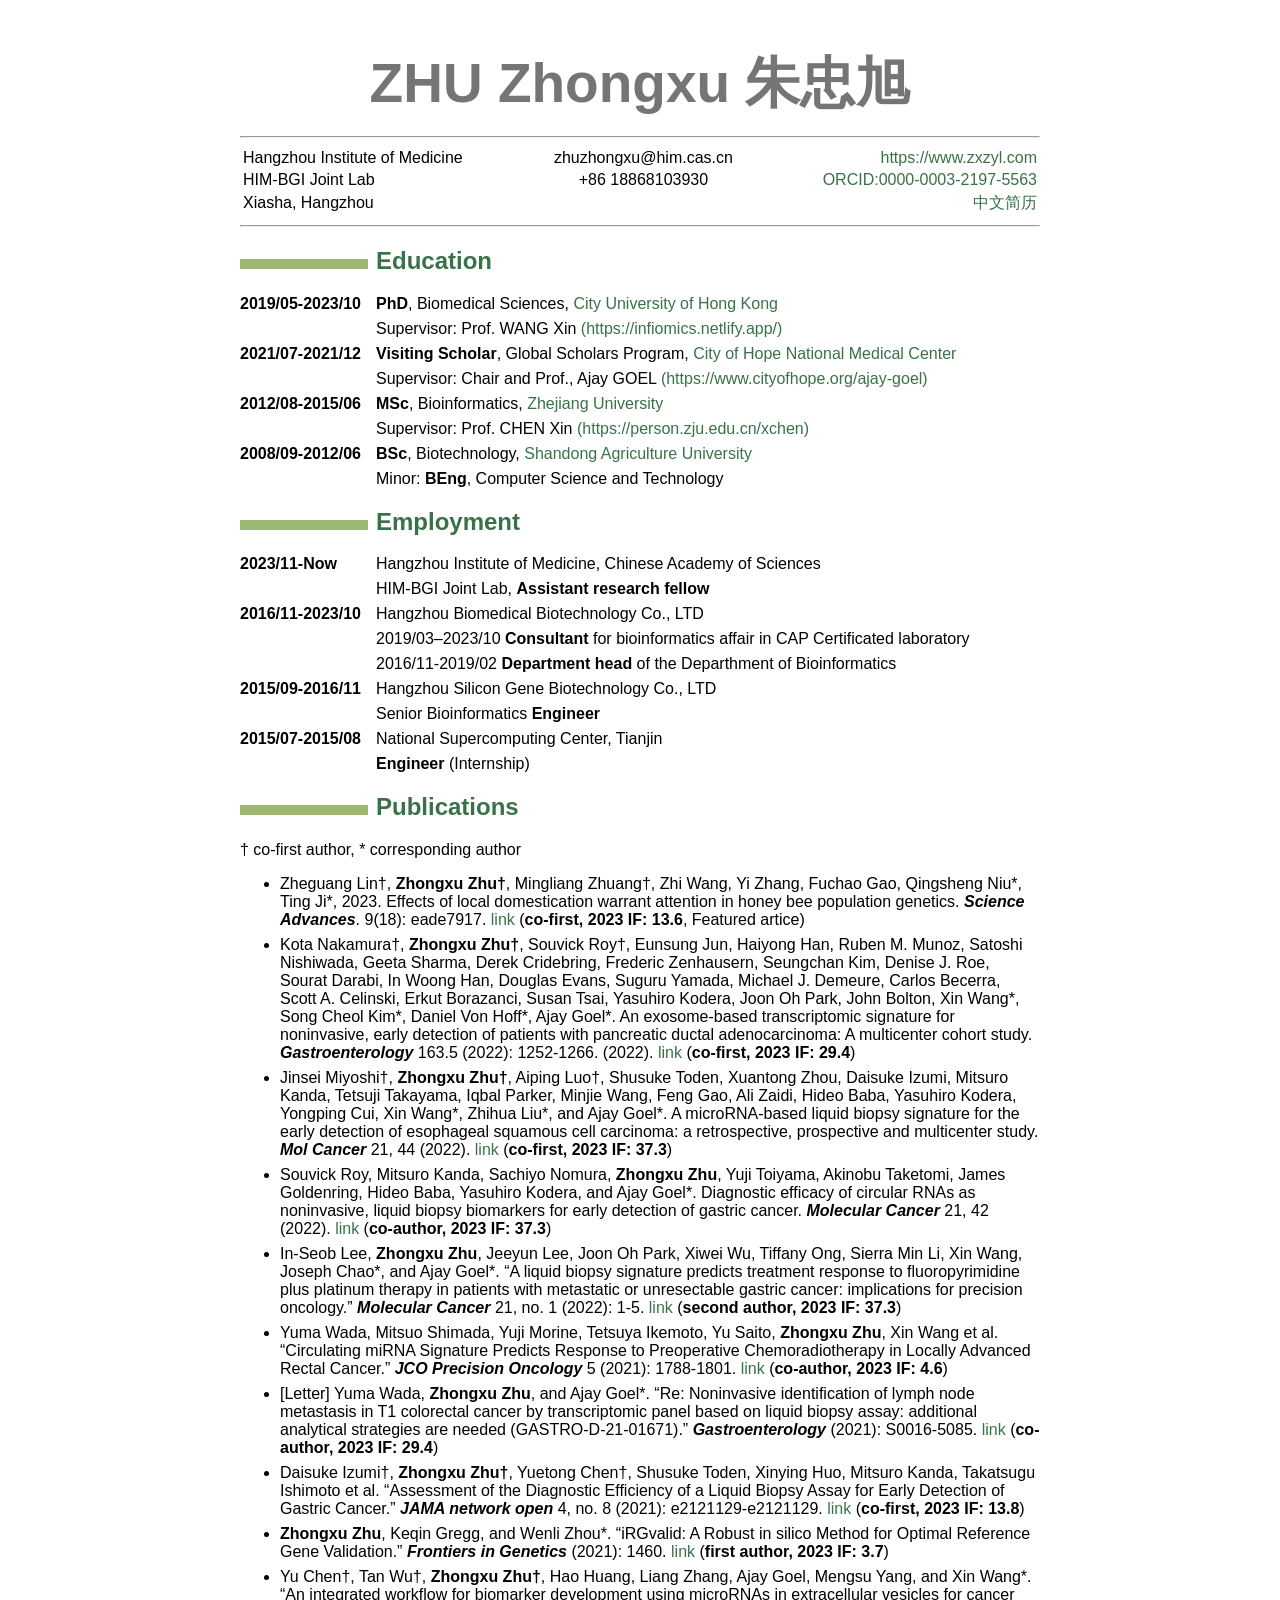
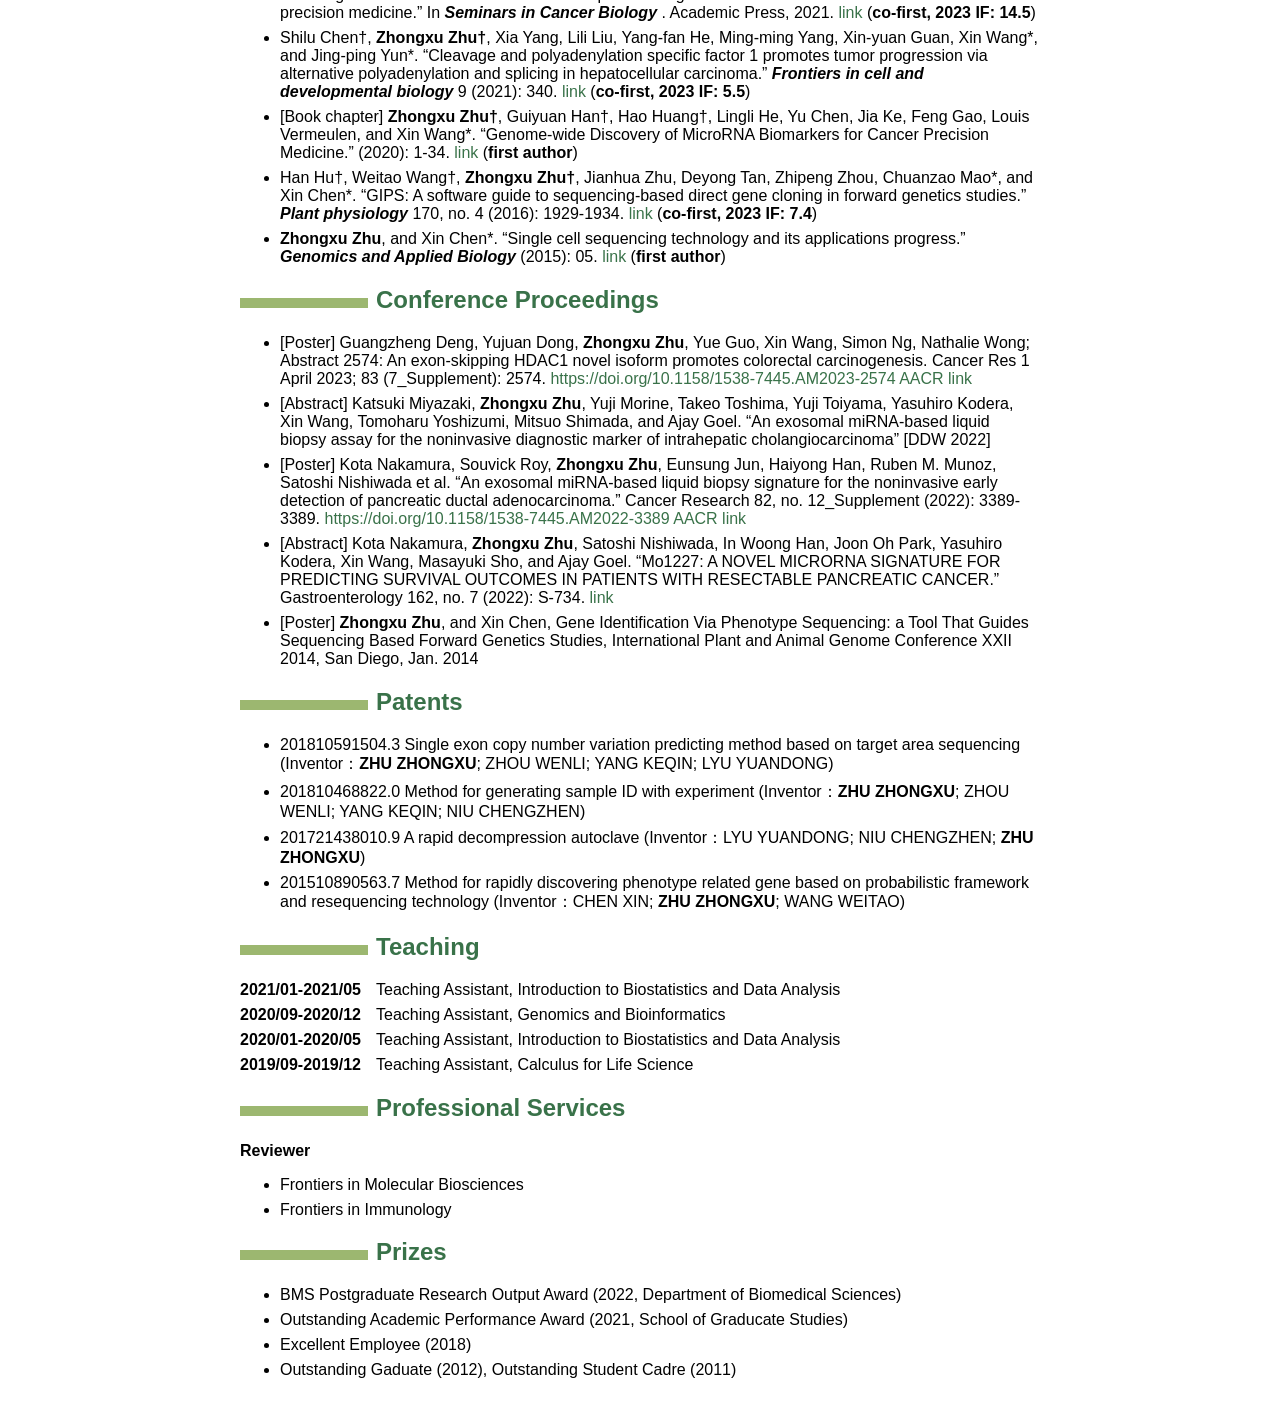
==== commit 88c8202d: "update" ====
--- a/docs/index.html
+++ b/docs/index.html
@@ -116,18 +116,18 @@
 <table>
 <tbody>
 <tr class="odd">
-<td style="text-align: left;">City University of Hong Kong</td>
-<td style="text-align: left;">zhongxu.zhu@my.cityu.edu.hk</td>
+<td>Hangzhou Institute of Medicine</td>
+<td style="text-align: center;">zhuzhongxu@him.cas.cn</td>
 <td style="text-align: right;"><a href="https://www.zxzyl.com" class="uri" target="_blank">https://www.zxzyl.com</a></td>
 </tr>
 <tr class="even">
-<td style="text-align: left;">83 Tat Chee Ave</td>
-<td style="text-align: left;">+86 18868103930</td>
+<td>HIM-BGI Joint Lab</td>
+<td style="text-align: center;">+86 18868103930</td>
 <td style="text-align: right;"><a href="https://orcid.org/0000-0003-2197-5563" target="_blank">ORCID:0000-0003-2197-5563</a></td>
 </tr>
 <tr class="odd">
-<td style="text-align: left;">Kowloon, Hong Kong</td>
-<td style="text-align: left;"></td>
+<td>Xiasha, Hangzhou</td>
+<td style="text-align: center;"></td>
 <td style="text-align: right;"><a href="https://www.zxzyl.com/resume/ch.html" target="_blank">中文简历</a></td>
 </tr>
 </tbody>
@@ -135,7 +135,7 @@
 <hr />
 <h2 id="education">Education</h2>
 <dl>
-<dt>2019/05-2023/07</dt>
+<dt>2019/05-2023/10</dt>
 <dd><p><strong>PhD</strong>, Biomedical Sciences, <a href="https://www.cityu.edu.hk" target="_blank">City University of Hong Kong</a></p>
 <p>Supervisor: Prof. WANG Xin <a href="https://xinwlab.netlify.app/" target="_blank">(https://infiomics.netlify.app/)</a></p>
 </dd>
@@ -154,12 +154,16 @@
 </dl>
 <h2 id="employment">Employment</h2>
 <dl>
-<dt>2016/11-Now</dt>
+<dt>2023/11-Now</dt>
+<dd><p>Hangzhou Institute of Medicine, Chinese Academy of Sciences</p>
+<p>HIM-BGI Joint Lab, <strong>Assistant research fellow</strong></p>
+</dd>
+<dt>2016/11-2023/10</dt>
 <dd><p>Hangzhou Biomedical Biotechnology Co., LTD</p>
-<p>2019/03-Now <strong>Consultant</strong> for bioinformatics affair in CAP Certificated laboratory</p>
+<p>2019/03–2023/10 <strong>Consultant</strong> for bioinformatics affair in CAP Certificated laboratory</p>
 <p>2016/11-2019/02 <strong>Department head</strong> of the Departhment of Bioinformatics</p>
 </dd>
-<dt>2015/09-2016/10</dt>
+<dt>2015/09-2016/11</dt>
 <dd><p>Hangzhou Silicon Gene Biotechnology Co., LTD</p>
 <p>Senior Bioinformatics <strong>Engineer</strong></p>
 </dd>
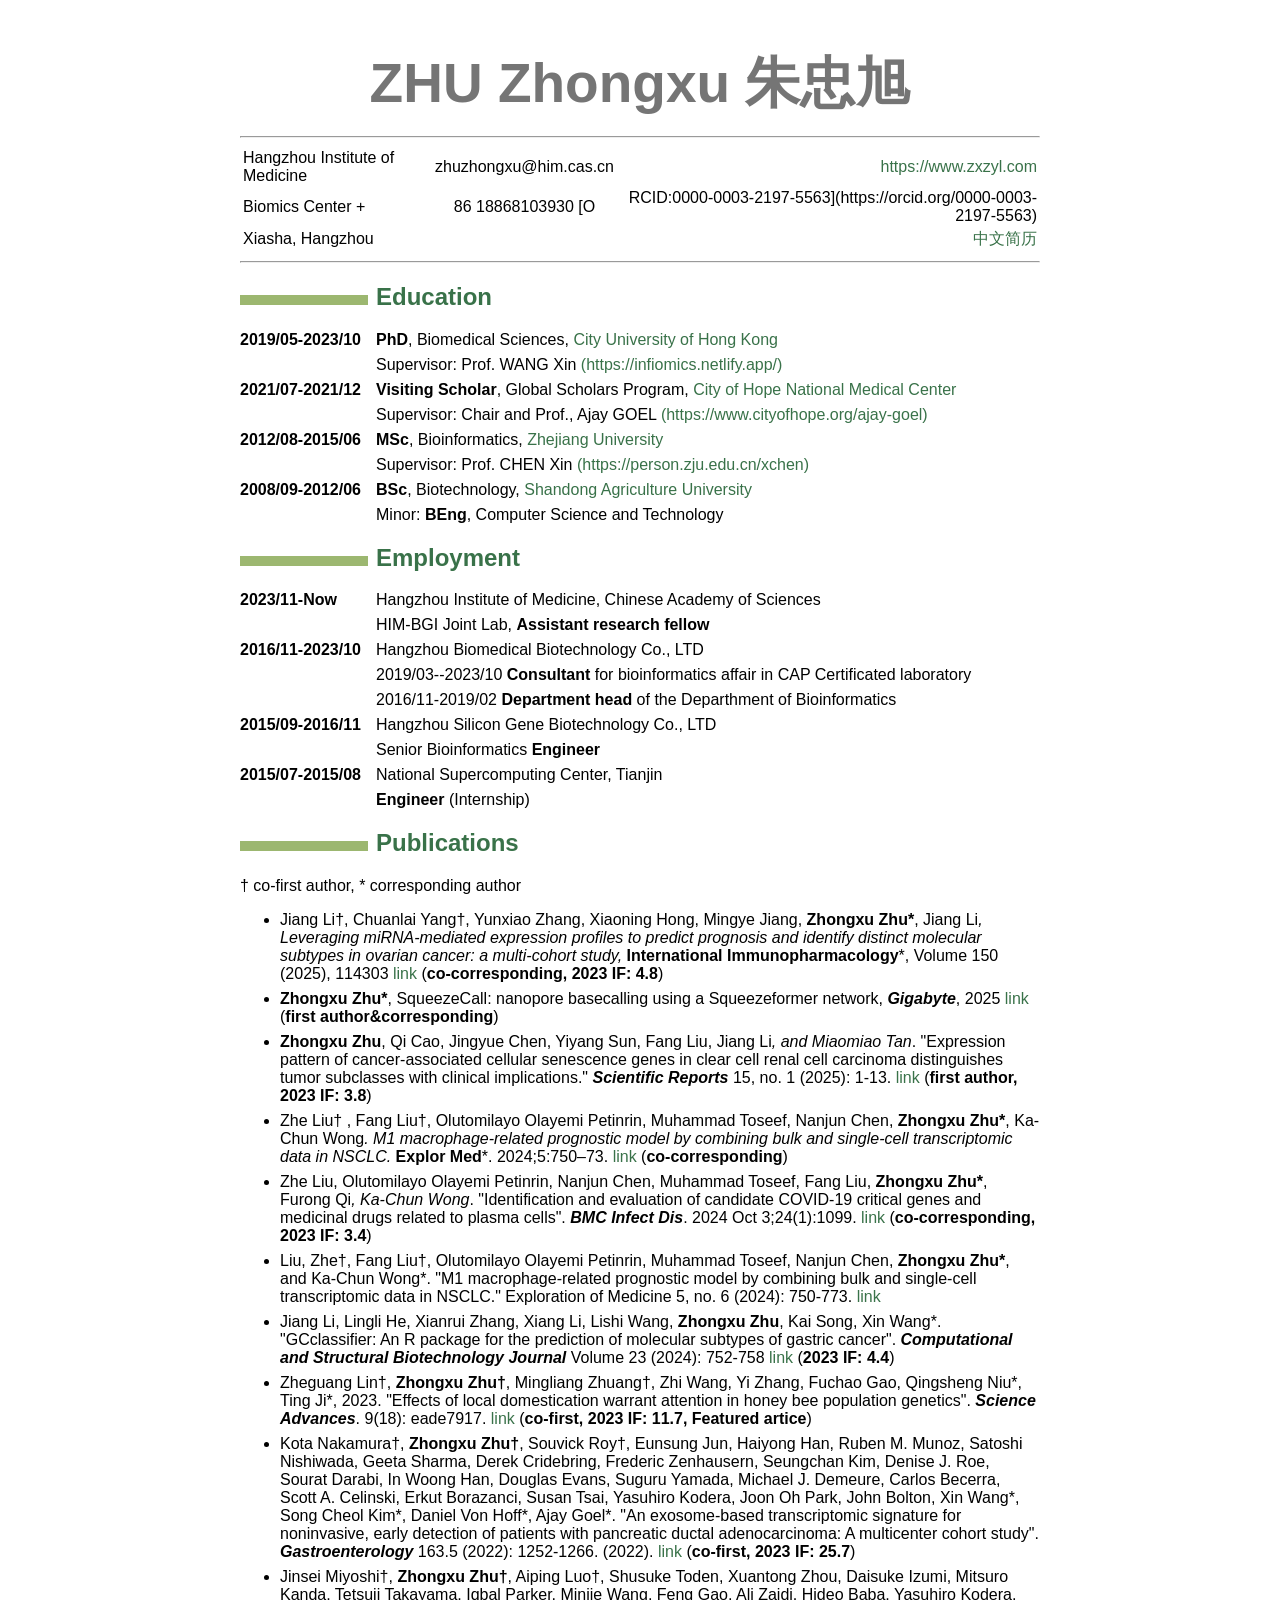
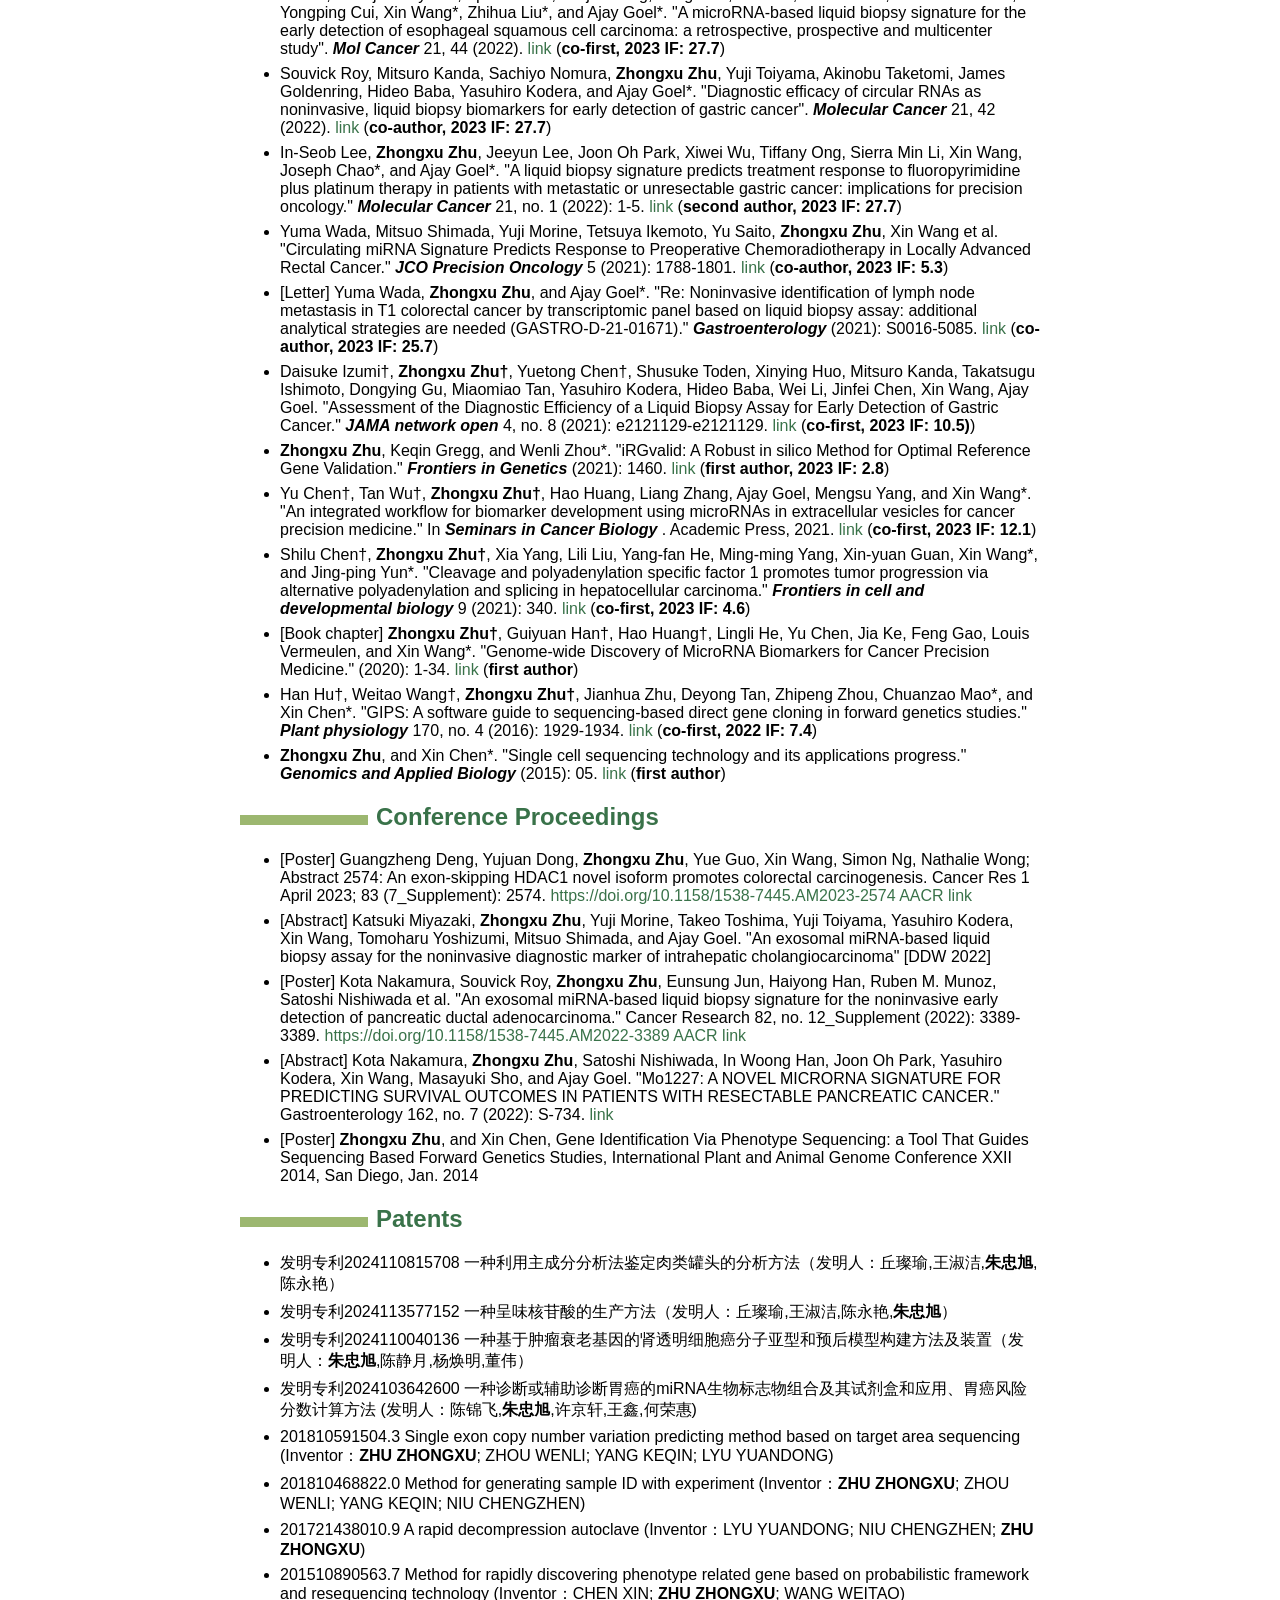
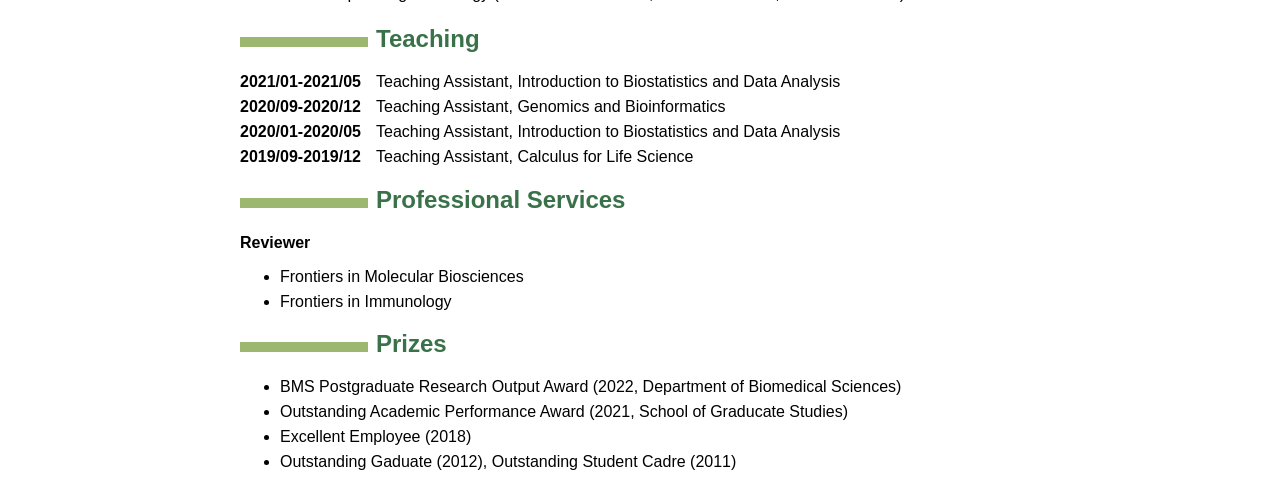
==== commit 30287e93: "update 292501" ====
--- a/docs/index.html
+++ b/docs/index.html
@@ -1,19 +1,11 @@
-<!DOCTYPE html>
-<html xmlns="http://www.w3.org/1999/xhtml" lang="" xml:lang="">
+<!DOCTYPE html PUBLIC "-//W3C//DTD XHTML 1.0 Transitional//EN" "http://www.w3.org/TR/xhtml1/DTD/xhtml1-transitional.dtd">
+<html xmlns="http://www.w3.org/1999/xhtml">
 <head>
-  <meta charset="utf-8" />
+  <meta http-equiv="Content-Type" content="text/html; charset=utf-8" />
+  <meta http-equiv="Content-Style-Type" content="text/css" />
   <meta name="generator" content="pandoc" />
-  <meta name="viewport" content="width=device-width, initial-scale=1.0, user-scalable=yes" />
   <title>full.Eng</title>
-  <style type="text/css">
-      code{white-space: pre-wrap;}
-      span.smallcaps{font-variant: small-caps;}
-      span.underline{text-decoration: underline;}
-      div.column{display: inline-block; vertical-align: top; width: 50%;}
-  </style>
-  <!--[if lt IE 9]>
-    <script src="//cdnjs.cloudflare.com/ajax/libs/html5shiv/3.7.3/html5shiv-printshiv.min.js"></script>
-  <![endif]-->
+  <style type="text/css">code{white-space: pre;}</style>
   <style type="text/css">
   /*
    * Copyright 2013 Christophe-Marie Duquesne <chmd@chmd.fr>
@@ -116,19 +108,19 @@
 <table>
 <tbody>
 <tr class="odd">
-<td>Hangzhou Institute of Medicine</td>
-<td style="text-align: center;">zhuzhongxu@him.cas.cn</td>
-<td style="text-align: right;"><a href="https://www.zxzyl.com" class="uri" target="_blank">https://www.zxzyl.com</a></td>
+<td align="left">Hangzhou Institute of Medicine</td>
+<td align="center">zhuzhongxu@him.cas.cn</td>
+<td align="right"><a href="https://www.zxzyl.com">https://www.zxzyl.com</a></td>
 </tr>
 <tr class="even">
-<td>HIM-BGI Joint Lab</td>
-<td style="text-align: center;">+86 18868103930</td>
-<td style="text-align: right;"><a href="https://orcid.org/0000-0003-2197-5563" target="_blank">ORCID:0000-0003-2197-5563</a></td>
+<td align="left">Biomics Center +</td>
+<td align="center">86 18868103930 [O</td>
+<td align="right">RCID:0000-0003-2197-5563](https://orcid.org/0000-0003-2197-5563)</td>
 </tr>
 <tr class="odd">
-<td>Xiasha, Hangzhou</td>
-<td style="text-align: center;"></td>
-<td style="text-align: right;"><a href="https://www.zxzyl.com/resume/ch.html" target="_blank">中文简历</a></td>
+<td align="left">Xiasha, Hangzhou</td>
+<td align="center"></td>
+<td align="right"><a href="https://www.zxzyl.com/resume/ch.html">中文简历</a></td>
 </tr>
 </tbody>
 </table>
@@ -136,19 +128,19 @@
 <h2 id="education">Education</h2>
 <dl>
 <dt>2019/05-2023/10</dt>
-<dd><p><strong>PhD</strong>, Biomedical Sciences, <a href="https://www.cityu.edu.hk" target="_blank">City University of Hong Kong</a></p>
-<p>Supervisor: Prof. WANG Xin <a href="https://xinwlab.netlify.app/" target="_blank">(https://infiomics.netlify.app/)</a></p>
+<dd><p><strong>PhD</strong>, Biomedical Sciences, <a href="https://www.cityu.edu.hk">City University of Hong Kong</a></p>
+<p>Supervisor: Prof. WANG Xin <a href="https://xinwlab.netlify.app/">(https://infiomics.netlify.app/)</a></p>
 </dd>
 <dt>2021/07-2021/12</dt>
-<dd><p><strong>Visiting Scholar</strong>, Global Scholars Program, <a href="https://www.cityofhope.org/homepage" target="_blank">City of Hope National Medical Center</a></p>
-<p>Supervisor: Chair and Prof., Ajay GOEL <a href="https://www.cityofhope.org/ajay-goel" target="_blank">(https://www.cityofhope.org/ajay-goel)</a></p>
+<dd><p><strong>Visiting Scholar</strong>, Global Scholars Program, <a href="https://www.cityofhope.org/homepage">City of Hope National Medical Center</a></p>
+<p>Supervisor: Chair and Prof., Ajay GOEL <a href="https://www.cityofhope.org/ajay-goel">(https://www.cityofhope.org/ajay-goel)</a></p>
 </dd>
 <dt>2012/08-2015/06</dt>
-<dd><p><strong>MSc</strong>, Bioinformatics, <a href="https://www.zju.edu.cn/english/" target="_blank">Zhejiang University</a></p>
-<p>Supervisor: Prof. CHEN Xin <a href="https://person.zju.edu.cn/xchen" target="_blank">(https://person.zju.edu.cn/xchen)</a></p>
+<dd><p><strong>MSc</strong>, Bioinformatics, <a href="https://www.zju.edu.cn/english/">Zhejiang University</a></p>
+<p>Supervisor: Prof. CHEN Xin <a href="https://person.zju.edu.cn/xchen">(https://person.zju.edu.cn/xchen)</a></p>
 </dd>
 <dt>2008/09-2012/06</dt>
-<dd><p><strong>BSc</strong>, Biotechnology, <a href="http://english.sdau.edu.cn/" target="_blank">Shandong Agriculture University</a></p>
+<dd><p><strong>BSc</strong>, Biotechnology, <a href="http://english.sdau.edu.cn/">Shandong Agriculture University</a></p>
 <p>Minor: <strong>BEng</strong>, Computer Science and Technology</p>
 </dd>
 </dl>
@@ -160,7 +152,7 @@
 </dd>
 <dt>2016/11-2023/10</dt>
 <dd><p>Hangzhou Biomedical Biotechnology Co., LTD</p>
-<p>2019/03–2023/10 <strong>Consultant</strong> for bioinformatics affair in CAP Certificated laboratory</p>
+<p>2019/03--2023/10 <strong>Consultant</strong> for bioinformatics affair in CAP Certificated laboratory</p>
 <p>2016/11-2019/02 <strong>Department head</strong> of the Departhment of Bioinformatics</p>
 </dd>
 <dt>2015/09-2016/11</dt>
@@ -175,31 +167,42 @@
 <h2 id="publications">Publications</h2>
 <p>† co-first author, * corresponding author</p>
 <ul>
-<li><p>Zheguang Lin†, <strong>Zhongxu Zhu†</strong>, Mingliang Zhuang†, Zhi Wang, Yi Zhang, Fuchao Gao, Qingsheng Niu*, Ting Ji*, 2023. Effects of local domestication warrant attention in honey bee population genetics. <strong><em>Science Advances</em></strong>. 9(18): eade7917. <a href="https://doi.org/10.1126/sciadv.ade7917" target="_blank">link</a> (<strong>co-first, 2023 IF: 13.6</strong>, Featured artice)</p></li>
-<li><p>Kota Nakamura†, <strong>Zhongxu Zhu†</strong>, Souvick Roy†, Eunsung Jun, Haiyong Han, Ruben M. Munoz, Satoshi Nishiwada, Geeta Sharma, Derek Cridebring, Frederic Zenhausern, Seungchan Kim, Denise J. Roe, Sourat Darabi, In Woong Han, Douglas Evans, Suguru Yamada, Michael J. Demeure, Carlos Becerra, Scott A. Celinski, Erkut Borazanci, Susan Tsai, Yasuhiro Kodera, Joon Oh Park, John Bolton, Xin Wang*, Song Cheol Kim*, Daniel Von Hoff*, Ajay Goel*. An exosome-based transcriptomic signature for noninvasive, early detection of patients with pancreatic ductal adenocarcinoma: A multicenter cohort study. <strong><em>Gastroenterology</em></strong> 163.5 (2022): 1252-1266. (2022). <a href="https://doi.org/10.1053/j.gastro.2022.06.090" target="_blank">link</a> (<strong>co-first, 2023 IF: 29.4</strong>)</p></li>
-<li><p>Jinsei Miyoshi†, <strong>Zhongxu Zhu†</strong>, Aiping Luo†, Shusuke Toden, Xuantong Zhou, Daisuke Izumi, Mitsuro Kanda, Tetsuji Takayama, Iqbal Parker, Minjie Wang, Feng Gao, Ali Zaidi, Hideo Baba, Yasuhiro Kodera, Yongping Cui, Xin Wang*, Zhihua Liu*, and Ajay Goel*. A microRNA-based liquid biopsy signature for the early detection of esophageal squamous cell carcinoma: a retrospective, prospective and multicenter study. <strong><em>Mol Cancer</em></strong> 21, 44 (2022). <a href="https://doi.org/10.1186/s12943-022-01507-x" target="_blank">link</a> (<strong>co-first, 2023 IF: 37.3</strong>)</p></li>
-<li><p>Souvick Roy, Mitsuro Kanda, Sachiyo Nomura, <strong>Zhongxu Zhu</strong>, Yuji Toiyama, Akinobu Taketomi, James Goldenring, Hideo Baba, Yasuhiro Kodera, and Ajay Goel*. Diagnostic efficacy of circular RNAs as noninvasive, liquid biopsy biomarkers for early detection of gastric cancer. <strong><em>Molecular Cancer</em></strong> 21, 42 (2022). <a href="https://doi.org/10.1186/s12943-022-01527-7" target="_blank">link</a> (<strong>co-author, 2023 IF: 37.3</strong>)</p></li>
-<li><p>In-Seob Lee, <strong>Zhongxu Zhu</strong>, Jeeyun Lee, Joon Oh Park, Xiwei Wu, Tiffany Ong, Sierra Min Li, Xin Wang, Joseph Chao*, and Ajay Goel*. “A liquid biopsy signature predicts treatment response to fluoropyrimidine plus platinum therapy in patients with metastatic or unresectable gastric cancer: implications for precision oncology.” <strong><em>Molecular Cancer</em></strong> 21, no. 1 (2022): 1-5. <a href="https://doi.org/10.1186/s12943-021-01483-8" target="_blank">link</a> (<strong>second author, 2023 IF: 37.3</strong>)</p></li>
-<li><p>Yuma Wada, Mitsuo Shimada, Yuji Morine, Tetsuya Ikemoto, Yu Saito, <strong>Zhongxu Zhu</strong>, Xin Wang et al. “Circulating miRNA Signature Predicts Response to Preoperative Chemoradiotherapy in Locally Advanced Rectal Cancer.” <strong><em>JCO Precision Oncology</em></strong> 5 (2021): 1788-1801. <a href="https://doi.org/10.1200/PO.21.00015" target="_blank">link</a> (<strong>co-author, 2023 IF: 4.6</strong>)</p></li>
-<li><p>[Letter] Yuma Wada, <strong>Zhongxu Zhu</strong>, and Ajay Goel*. “Re: Noninvasive identification of lymph node metastasis in T1 colorectal cancer by transcriptomic panel based on liquid biopsy assay: additional analytical strategies are needed (GASTRO-D-21-01671).” <strong><em>Gastroenterology</em></strong> (2021): S0016-5085. <a href="https://doi.org/10.1053/j.gastro.2021.09.013" target="_blank">link</a> (<strong>co-author, 2023 IF: 29.4</strong>)</p></li>
-<li><p>Daisuke Izumi†, <strong>Zhongxu Zhu†</strong>, Yuetong Chen†, Shusuke Toden, Xinying Huo, Mitsuro Kanda, Takatsugu Ishimoto et al. “Assessment of the Diagnostic Efficiency of a Liquid Biopsy Assay for Early Detection of Gastric Cancer.” <strong><em>JAMA network open</em></strong> 4, no. 8 (2021): e2121129-e2121129. <a href="https://doi.org/10.1001/jamanetworkopen.2021.21129" target="_blank">link</a> (<strong>co-first, 2023 IF: 13.8</strong>)</p></li>
-<li><p><strong>Zhongxu Zhu</strong>, Keqin Gregg, and Wenli Zhou*. “iRGvalid: A Robust in silico Method for Optimal Reference Gene Validation.” <strong><em>Frontiers in Genetics</em></strong> (2021): 1460. <a href="https://doi.org/10.3389/fgene.2021.716653" target="_blank">link</a> (<strong>first author, 2023 IF: 3.7</strong>)</p></li>
-<li><p>Yu Chen†, Tan Wu†, <strong>Zhongxu Zhu†</strong>, Hao Huang, Liang Zhang, Ajay Goel, Mengsu Yang, and Xin Wang*. “An integrated workflow for biomarker development using microRNAs in extracellular vesicles for cancer precision medicine.” In <strong><em>Seminars in Cancer Biology</em></strong> . Academic Press, 2021. <a href="https://doi.org/10.1016/j.semcancer.2021.03.011" target="_blank">link</a> (<strong>co-first, 2023 IF: 14.5</strong>)</p></li>
-<li><p>Shilu Chen†, <strong>Zhongxu Zhu†</strong>, Xia Yang, Lili Liu, Yang-fan He, Ming-ming Yang, Xin-yuan Guan, Xin Wang*, and Jing-ping Yun*. “Cleavage and polyadenylation specific factor 1 promotes tumor progression via alternative polyadenylation and splicing in hepatocellular carcinoma.” <strong><em>Frontiers in cell and developmental biology</em></strong> 9 (2021): 340. <a href="https://doi.org/10.3389/fcell.2021.616835" target="_blank">link</a> (<strong>co-first, 2023 IF: 5.5</strong>)</p></li>
-<li><p>[Book chapter] <strong>Zhongxu Zhu†</strong>, Guiyuan Han†, Hao Huang†, Lingli He, Yu Chen, Jia Ke, Feng Gao, Louis Vermeulen, and Xin Wang*. “Genome-wide Discovery of MicroRNA Biomarkers for Cancer Precision Medicine.” (2020): 1-34. <a href="https://doi.org/10.1039/9781788019958-00001" target="_blank">link</a> (<strong>first author</strong>)</p></li>
-<li><p>Han Hu†, Weitao Wang†, <strong>Zhongxu Zhu†</strong>, Jianhua Zhu, Deyong Tan, Zhipeng Zhou, Chuanzao Mao*, and Xin Chen*. “GIPS: A software guide to sequencing-based direct gene cloning in forward genetics studies.” <strong><em>Plant physiology</em></strong> 170, no. 4 (2016): 1929-1934. <a href="http://dx.doi.org/10.1104/pp.15.01327" target="_blank">link</a> (<strong>co-first, 2023 IF: 7.4</strong>)</p></li>
-<li><p><strong>Zhongxu Zhu</strong>, and Xin Chen*. “Single cell sequencing technology and its applications progress.” <strong><em>Genomics and Applied Biology</em></strong> (2015): 05. <a href="http://dx.doi.org/10.13417/j.gab.034.000902" target="_blank">link</a> (<strong>first author</strong>)</p></li>
+<li><p>Jiang Li†, Chuanlai Yang†, Yunxiao Zhang, Xiaoning Hong, Mingye Jiang, <strong>Zhongxu Zhu*</strong>, Jiang Li<em>, Leveraging miRNA-mediated expression profiles to predict prognosis and identify distinct molecular subtypes in ovarian cancer: a multi-cohort study, </em><strong>International Immunopharmacology</strong>*, Volume 150 (2025), 114303 <a href="https://doi.org/10.1016/j.intimp.2025.114303.">link</a> (<strong>co-corresponding, 2023 IF: 4.8</strong>)</p></li>
+<li><p><strong>Zhongxu Zhu*</strong>, SqueezeCall: nanopore basecalling using a Squeezeformer network, <strong><em>Gigabyte</em></strong>, 2025 <a href="https://doi.org/10.46471/gigabyte.148">link</a> (<strong>first author&amp;corresponding</strong>)</p></li>
+<li><p><strong>Zhongxu Zhu</strong>, Qi Cao, Jingyue Chen, Yiyang Sun, Fang Liu, Jiang Li<em>, and Miaomiao Tan</em>. &quot;Expression pattern of cancer-associated cellular senescence genes in clear cell renal cell carcinoma distinguishes tumor subclasses with clinical implications.&quot; <strong><em>Scientific Reports</em></strong> 15, no. 1 (2025): 1-13. <a href="https://doi.org/10.1038/s41598-024-84620-9">link</a> (<strong>first author, 2023 IF: 3.8</strong>)</p></li>
+<li><p>Zhe Liu† , Fang Liu†, Olutomilayo Olayemi Petinrin, Muhammad Toseef, Nanjun Chen, <strong>Zhongxu Zhu*</strong>, Ka-Chun Wong<em>. M1 macrophage-related prognostic model by combining bulk and single-cell transcriptomic data in NSCLC. </em><strong>Explor Med</strong>*. 2024;5:750–73. <a href="https://doi.org/10.37349/emed.2024.00254">link</a> (<strong>co-corresponding</strong>)</p></li>
+<li><p>Zhe Liu, Olutomilayo Olayemi Petinrin, Nanjun Chen, Muhammad Toseef, Fang Liu, <strong>Zhongxu Zhu*</strong>, Furong Qi<em>, Ka-Chun Wong</em>. &quot;Identification and evaluation of candidate COVID-19 critical genes and medicinal drugs related to plasma cells&quot;. <strong><em>BMC Infect Dis</em></strong>. 2024 Oct 3;24(1):1099. <a href="https://doi.org/10.1186/s12879-024-10000-3">link</a> (<strong>co-corresponding, 2023 IF: 3.4</strong>)</p></li>
+<li><p>Liu, Zhe†, Fang Liu†, Olutomilayo Olayemi Petinrin, Muhammad Toseef, Nanjun Chen, <strong>Zhongxu Zhu*</strong>, and Ka-Chun Wong*. &quot;M1 macrophage-related prognostic model by combining bulk and single-cell transcriptomic data in NSCLC.&quot; Exploration of Medicine 5, no. 6 (2024): 750-773. <a href="https://doi.org/10.37349/emed.2024.00254">link</a></p></li>
+<li><p>Jiang Li, Lingli He, Xianrui Zhang, Xiang Li, Lishi Wang, <strong>Zhongxu Zhu</strong>, Kai Song, Xin Wang*. &quot;GCclassifier: An R package for the prediction of molecular subtypes of gastric cancer&quot;. <strong><em>Computational and Structural Biotechnology Journal</em></strong> Volume 23 (2024): 752-758 <a href="https://doi.org/10.1016/j.csbj.2024.01.010">link</a> (<strong>2023 IF: 4.4</strong>)</p></li>
+<li><p>Zheguang Lin†, <strong>Zhongxu Zhu†</strong>, Mingliang Zhuang†, Zhi Wang, Yi Zhang, Fuchao Gao, Qingsheng Niu*, Ting Ji*, 2023. &quot;Effects of local domestication warrant attention in honey bee population genetics&quot;. <strong><em>Science Advances</em></strong>. 9(18): eade7917. <a href="https://doi.org/10.1126/sciadv.ade7917">link</a> (<strong>co-first, 2023 IF: 11.7, Featured artice</strong>)</p></li>
+<li><p>Kota Nakamura†, <strong>Zhongxu Zhu†</strong>, Souvick Roy†, Eunsung Jun, Haiyong Han, Ruben M. Munoz, Satoshi Nishiwada, Geeta Sharma, Derek Cridebring, Frederic Zenhausern, Seungchan Kim, Denise J. Roe, Sourat Darabi, In Woong Han, Douglas Evans, Suguru Yamada, Michael J. Demeure, Carlos Becerra, Scott A. Celinski, Erkut Borazanci, Susan Tsai, Yasuhiro Kodera, Joon Oh Park, John Bolton, Xin Wang*, Song Cheol Kim*, Daniel Von Hoff*, Ajay Goel*. &quot;An exosome-based transcriptomic signature for noninvasive, early detection of patients with pancreatic ductal adenocarcinoma: A multicenter cohort study&quot;. <strong><em>Gastroenterology</em></strong> 163.5 (2022): 1252-1266. (2022). <a href="https://doi.org/10.1053/j.gastro.2022.06.090">link</a> (<strong>co-first, 2023 IF: 25.7</strong>)</p></li>
+<li><p>Jinsei Miyoshi†, <strong>Zhongxu Zhu†</strong>, Aiping Luo†, Shusuke Toden, Xuantong Zhou, Daisuke Izumi, Mitsuro Kanda, Tetsuji Takayama, Iqbal Parker, Minjie Wang, Feng Gao, Ali Zaidi, Hideo Baba, Yasuhiro Kodera, Yongping Cui, Xin Wang*, Zhihua Liu*, and Ajay Goel*. &quot;A microRNA-based liquid biopsy signature for the early detection of esophageal squamous cell carcinoma: a retrospective, prospective and multicenter study&quot;. <strong><em>Mol Cancer</em></strong> 21, 44 (2022). <a href="https://doi.org/10.1186/s12943-022-01507-x">link</a> (<strong>co-first, 2023 IF: 27.7</strong>)</p></li>
+<li><p>Souvick Roy, Mitsuro Kanda, Sachiyo Nomura, <strong>Zhongxu Zhu</strong>, Yuji Toiyama, Akinobu Taketomi, James Goldenring, Hideo Baba, Yasuhiro Kodera, and Ajay Goel*. &quot;Diagnostic efficacy of circular RNAs as noninvasive, liquid biopsy biomarkers for early detection of gastric cancer&quot;. <strong><em>Molecular Cancer</em></strong> 21, 42 (2022). <a href="https://doi.org/10.1186/s12943-022-01527-7">link</a> (<strong>co-author, 2023 IF: 27.7</strong>)</p></li>
+<li><p>In-Seob Lee, <strong>Zhongxu Zhu</strong>, Jeeyun Lee, Joon Oh Park, Xiwei Wu, Tiffany Ong, Sierra Min Li, Xin Wang, Joseph Chao*, and Ajay Goel*. &quot;A liquid biopsy signature predicts treatment response to fluoropyrimidine plus platinum therapy in patients with metastatic or unresectable gastric cancer: implications for precision oncology.&quot; <strong><em>Molecular Cancer</em></strong> 21, no. 1 (2022): 1-5. <a href="https://doi.org/10.1186/s12943-021-01483-8">link</a> (<strong>second author, 2023 IF: 27.7</strong>)</p></li>
+<li><p>Yuma Wada, Mitsuo Shimada, Yuji Morine, Tetsuya Ikemoto, Yu Saito, <strong>Zhongxu Zhu</strong>, Xin Wang et al. &quot;Circulating miRNA Signature Predicts Response to Preoperative Chemoradiotherapy in Locally Advanced Rectal Cancer.&quot; <strong><em>JCO Precision Oncology</em></strong> 5 (2021): 1788-1801. <a href="https://doi.org/10.1200/PO.21.00015">link</a> (<strong>co-author, 2023 IF: 5.3</strong>)</p></li>
+<li><p>[Letter] Yuma Wada, <strong>Zhongxu Zhu</strong>, and Ajay Goel*. &quot;Re: Noninvasive identification of lymph node metastasis in T1 colorectal cancer by transcriptomic panel based on liquid biopsy assay: additional analytical strategies are needed (GASTRO-D-21-01671).&quot; <strong><em>Gastroenterology</em></strong> (2021): S0016-5085. <a href="https://doi.org/10.1053/j.gastro.2021.09.013">link</a> (<strong>co-author, 2023 IF: 25.7</strong>)</p></li>
+<li><p>Daisuke Izumi†, <strong>Zhongxu Zhu†</strong>, Yuetong Chen†, Shusuke Toden, Xinying Huo, Mitsuro Kanda, Takatsugu Ishimoto, Dongying Gu, Miaomiao Tan, Yasuhiro Kodera, Hideo Baba, Wei Li, Jinfei Chen, Xin Wang, Ajay Goel. &quot;Assessment of the Diagnostic Efficiency of a Liquid Biopsy Assay for Early Detection of Gastric Cancer.&quot; <strong><em>JAMA network open</em></strong> 4, no. 8 (2021): e2121129-e2121129. <a href="https://doi.org/10.1001/jamanetworkopen.2021.21129">link</a> (<strong>co-first, 2023 IF: 10.5)</strong>)</p></li>
+<li><p><strong>Zhongxu Zhu</strong>, Keqin Gregg, and Wenli Zhou*. &quot;iRGvalid: A Robust in silico Method for Optimal Reference Gene Validation.&quot; <strong><em>Frontiers in Genetics</em></strong> (2021): 1460. <a href="https://doi.org/10.3389/fgene.2021.716653">link</a> (<strong>first author, 2023 IF: 2.8</strong>)</p></li>
+<li><p>Yu Chen†, Tan Wu†, <strong>Zhongxu Zhu†</strong>, Hao Huang, Liang Zhang, Ajay Goel, Mengsu Yang, and Xin Wang*. &quot;An integrated workflow for biomarker development using microRNAs in extracellular vesicles for cancer precision medicine.&quot; In <strong><em>Seminars in Cancer Biology</em></strong> . Academic Press, 2021. <a href="https://doi.org/10.1016/j.semcancer.2021.03.011">link</a> (<strong>co-first, 2023 IF: 12.1</strong>)</p></li>
+<li><p>Shilu Chen†, <strong>Zhongxu Zhu†</strong>, Xia Yang, Lili Liu, Yang-fan He, Ming-ming Yang, Xin-yuan Guan, Xin Wang*, and Jing-ping Yun*. &quot;Cleavage and polyadenylation specific factor 1 promotes tumor progression via alternative polyadenylation and splicing in hepatocellular carcinoma.&quot; <strong><em>Frontiers in cell and developmental biology</em></strong> 9 (2021): 340. <a href="https://doi.org/10.3389/fcell.2021.616835">link</a> (<strong>co-first, 2023 IF: 4.6</strong>)</p></li>
+<li><p>[Book chapter] <strong>Zhongxu Zhu†</strong>, Guiyuan Han†, Hao Huang†, Lingli He, Yu Chen, Jia Ke, Feng Gao, Louis Vermeulen, and Xin Wang*. &quot;Genome-wide Discovery of MicroRNA Biomarkers for Cancer Precision Medicine.&quot; (2020): 1-34. <a href="https://doi.org/10.1039/9781788019958-00001">link</a> (<strong>first author</strong>)</p></li>
+<li><p>Han Hu†, Weitao Wang†, <strong>Zhongxu Zhu†</strong>, Jianhua Zhu, Deyong Tan, Zhipeng Zhou, Chuanzao Mao*, and Xin Chen*. &quot;GIPS: A software guide to sequencing-based direct gene cloning in forward genetics studies.&quot; <strong><em>Plant physiology</em></strong> 170, no. 4 (2016): 1929-1934. <a href="http://dx.doi.org/10.1104/pp.15.01327">link</a> (<strong>co-first, 2022 IF: 7.4</strong>)</p></li>
+<li><p><strong>Zhongxu Zhu</strong>, and Xin Chen*. &quot;Single cell sequencing technology and its applications progress.&quot; <strong><em>Genomics and Applied Biology</em></strong> (2015): 05. <a href="http://dx.doi.org/10.13417/j.gab.034.000902">link</a> (<strong>first author</strong>)</p></li>
 </ul>
 <h2 id="conference-proceedings">Conference Proceedings</h2>
 <ul>
-<li><p>[Poster] Guangzheng Deng, Yujuan Dong, <strong>Zhongxu Zhu</strong>, Yue Guo, Xin Wang, Simon Ng, Nathalie Wong; Abstract 2574: An exon‐skipping HDAC1 novel isoform promotes colorectal carcinogenesis. Cancer Res 1 April 2023; 83 (7_Supplement): 2574. <a href="https://doi.org/10.1158/1538-7445.AM2023-2574" class="uri" target="_blank">https://doi.org/10.1158/1538-7445.AM2023-2574</a> <a href="https://aacrjournals.org/cancerres/article/82/12_Supplement/3389/700151" target="_blank">AACR link</a></p></li>
-<li><p>[Abstract] Katsuki Miyazaki, <strong>Zhongxu Zhu</strong>, Yuji Morine, Takeo Toshima, Yuji Toiyama, Yasuhiro Kodera, Xin Wang, Tomoharu Yoshizumi, Mitsuo Shimada, and Ajay Goel. “An exosomal miRNA-based liquid biopsy assay for the noninvasive diagnostic marker of intrahepatic cholangiocarcinoma” [DDW 2022]</p></li>
-<li><p>[Poster] Kota Nakamura, Souvick Roy, <strong>Zhongxu Zhu</strong>, Eunsung Jun, Haiyong Han, Ruben M. Munoz, Satoshi Nishiwada et al. “An exosomal miRNA-based liquid biopsy signature for the noninvasive early detection of pancreatic ductal adenocarcinoma.” Cancer Research 82, no. 12_Supplement (2022): 3389-3389. <a href="https://doi.org/10.1158/1538-7445.AM2022-3389" class="uri" target="_blank">https://doi.org/10.1158/1538-7445.AM2022-3389</a> <a href="https://aacrjournals.org/cancerres/article/82/12_Supplement/3389/700151" target="_blank">AACR link</a></p></li>
-<li><p>[Abstract] Kota Nakamura, <strong>Zhongxu Zhu</strong>, Satoshi Nishiwada, In Woong Han, Joon Oh Park, Yasuhiro Kodera, Xin Wang, Masayuki Sho, and Ajay Goel. “Mo1227: A NOVEL MICRORNA SIGNATURE FOR PREDICTING SURVIVAL OUTCOMES IN PATIENTS WITH RESECTABLE PANCREATIC CANCER.” Gastroenterology 162, no. 7 (2022): S-734. <a href="10.1016/S0016-5085(22)61732-3">link</a></p></li>
-<li><p>[Poster] <strong>Zhongxu Zhu</strong>, and Xin Chen, Gene Identification Via Phenotype Sequencing: a Tool That Guides Sequencing Based Forward Genetics Studies, International Plant and Animal Genome Conference XXII 2014, San Diego, Jan. 2014</p></li>
+<li><p>[Poster] Guangzheng Deng, Yujuan Dong, <strong>Zhongxu Zhu</strong>, Yue Guo, Xin Wang, Simon Ng, Nathalie Wong; Abstract 2574: An exon‐skipping HDAC1 novel isoform promotes colorectal carcinogenesis. Cancer Res 1 April 2023; 83 (7_Supplement): 2574. <a href="https://doi.org/10.1158/1538-7445.AM2023-2574">https://doi.org/10.1158/1538-7445.AM2023-2574</a> <a href="https://aacrjournals.org/cancerres/article/82/12_Supplement/3389/700151">AACR link</a></p></li>
+<li><p>[Abstract] Katsuki Miyazaki, <strong>Zhongxu Zhu</strong>, Yuji Morine, Takeo Toshima, Yuji Toiyama, Yasuhiro Kodera, Xin Wang, Tomoharu Yoshizumi, Mitsuo Shimada, and Ajay Goel. &quot;An exosomal miRNA-based liquid biopsy assay for the noninvasive diagnostic marker of intrahepatic cholangiocarcinoma&quot; [DDW 2022]</p></li>
+<li><p>[Poster] Kota Nakamura, Souvick Roy, <strong>Zhongxu Zhu</strong>, Eunsung Jun, Haiyong Han, Ruben M. Munoz, Satoshi Nishiwada et al. &quot;An exosomal miRNA-based liquid biopsy signature for the noninvasive early detection of pancreatic ductal adenocarcinoma.&quot; Cancer Research 82, no. 12_Supplement (2022): 3389-3389. <a href="https://doi.org/10.1158/1538-7445.AM2022-3389">https://doi.org/10.1158/1538-7445.AM2022-3389</a> <a href="https://aacrjournals.org/cancerres/article/82/12_Supplement/3389/700151">AACR link</a></p></li>
+<li><p>[Abstract] Kota Nakamura, <strong>Zhongxu Zhu</strong>, Satoshi Nishiwada, In Woong Han, Joon Oh Park, Yasuhiro Kodera, Xin Wang, Masayuki Sho, and Ajay Goel. &quot;Mo1227: A NOVEL MICRORNA SIGNATURE FOR PREDICTING SURVIVAL OUTCOMES IN PATIENTS WITH RESECTABLE PANCREATIC CANCER.&quot; Gastroenterology 162, no. 7 (2022): S-734. <a href="10.1016/S0016-5085(22)61732-3">link</a></p></li>
+<li><p>[Poster] <strong>Zhongxu Zhu</strong>, and Xin Chen, Gene Identification Via Phenotype Sequencing: a Tool That Guides Sequencing Based Forward Genetics Studies, International Plant and Animal Genome Conference XXII 2014, San Diego, Jan. 2014</p></li>
 </ul>
 <h2 id="patents">Patents</h2>
 <ul>
+<li><p>发明专利2024110815708 一种利用主成分分析法鉴定肉类罐头的分析方法（发明人：丘璨瑜,王淑洁,<strong>朱忠旭</strong>,陈永艳）</p></li>
+<li><p>发明专利2024113577152 一种呈味核苷酸的生产方法（发明人：丘璨瑜,王淑洁,陈永艳,<strong>朱忠旭</strong>）</p></li>
+<li><p>发明专利2024110040136 一种基于肿瘤衰老基因的肾透明细胞癌分子亚型和预后模型构建方法及装置（发明人：<strong>朱忠旭</strong>,陈静月,杨焕明,董伟）</p></li>
+<li><p>发明专利2024103642600 一种诊断或辅助诊断胃癌的miRNA生物标志物组合及其试剂盒和应用、胃癌风险分数计算方法 (发明人：陈锦飞,<strong>朱忠旭</strong>,许京轩,王鑫,何荣惠)</p></li>
 <li><p>201810591504.3 Single exon copy number variation predicting method based on target area sequencing (Inventor：<strong>ZHU ZHONGXU</strong>; ZHOU WENLI; YANG KEQIN; LYU YUANDONG)</p></li>
 <li><p>201810468822.0 Method for generating sample ID with experiment (Inventor：<strong>ZHU ZHONGXU</strong>; ZHOU WENLI; YANG KEQIN; NIU CHENGZHEN)</p></li>
 <li><p>201721438010.9 A rapid decompression autoclave (Inventor：LYU YUANDONG; NIU CHENGZHEN; <strong>ZHU ZHONGXU</strong>)</p></li>
@@ -208,16 +211,16 @@
 <h2 id="teaching">Teaching</h2>
 <dl>
 <dt>2021/01-2021/05</dt>
-<dd>Teaching Assistant, Introduction to Biostatistics and Data Analysis
+<dd><p>Teaching Assistant, Introduction to Biostatistics and Data Analysis</p>
 </dd>
 <dt>2020/09-2020/12</dt>
-<dd>Teaching Assistant, Genomics and Bioinformatics
+<dd><p>Teaching Assistant, Genomics and Bioinformatics</p>
 </dd>
 <dt>2020/01-2020/05</dt>
-<dd>Teaching Assistant, Introduction to Biostatistics and Data Analysis
+<dd><p>Teaching Assistant, Introduction to Biostatistics and Data Analysis</p>
 </dd>
 <dt>2019/09-2019/12</dt>
-<dd>Teaching Assistant, Calculus for Life Science
+<dd><p>Teaching Assistant, Calculus for Life Science</p>
 </dd>
 </dl>
 <h2 id="professional-services">Professional Services</h2>
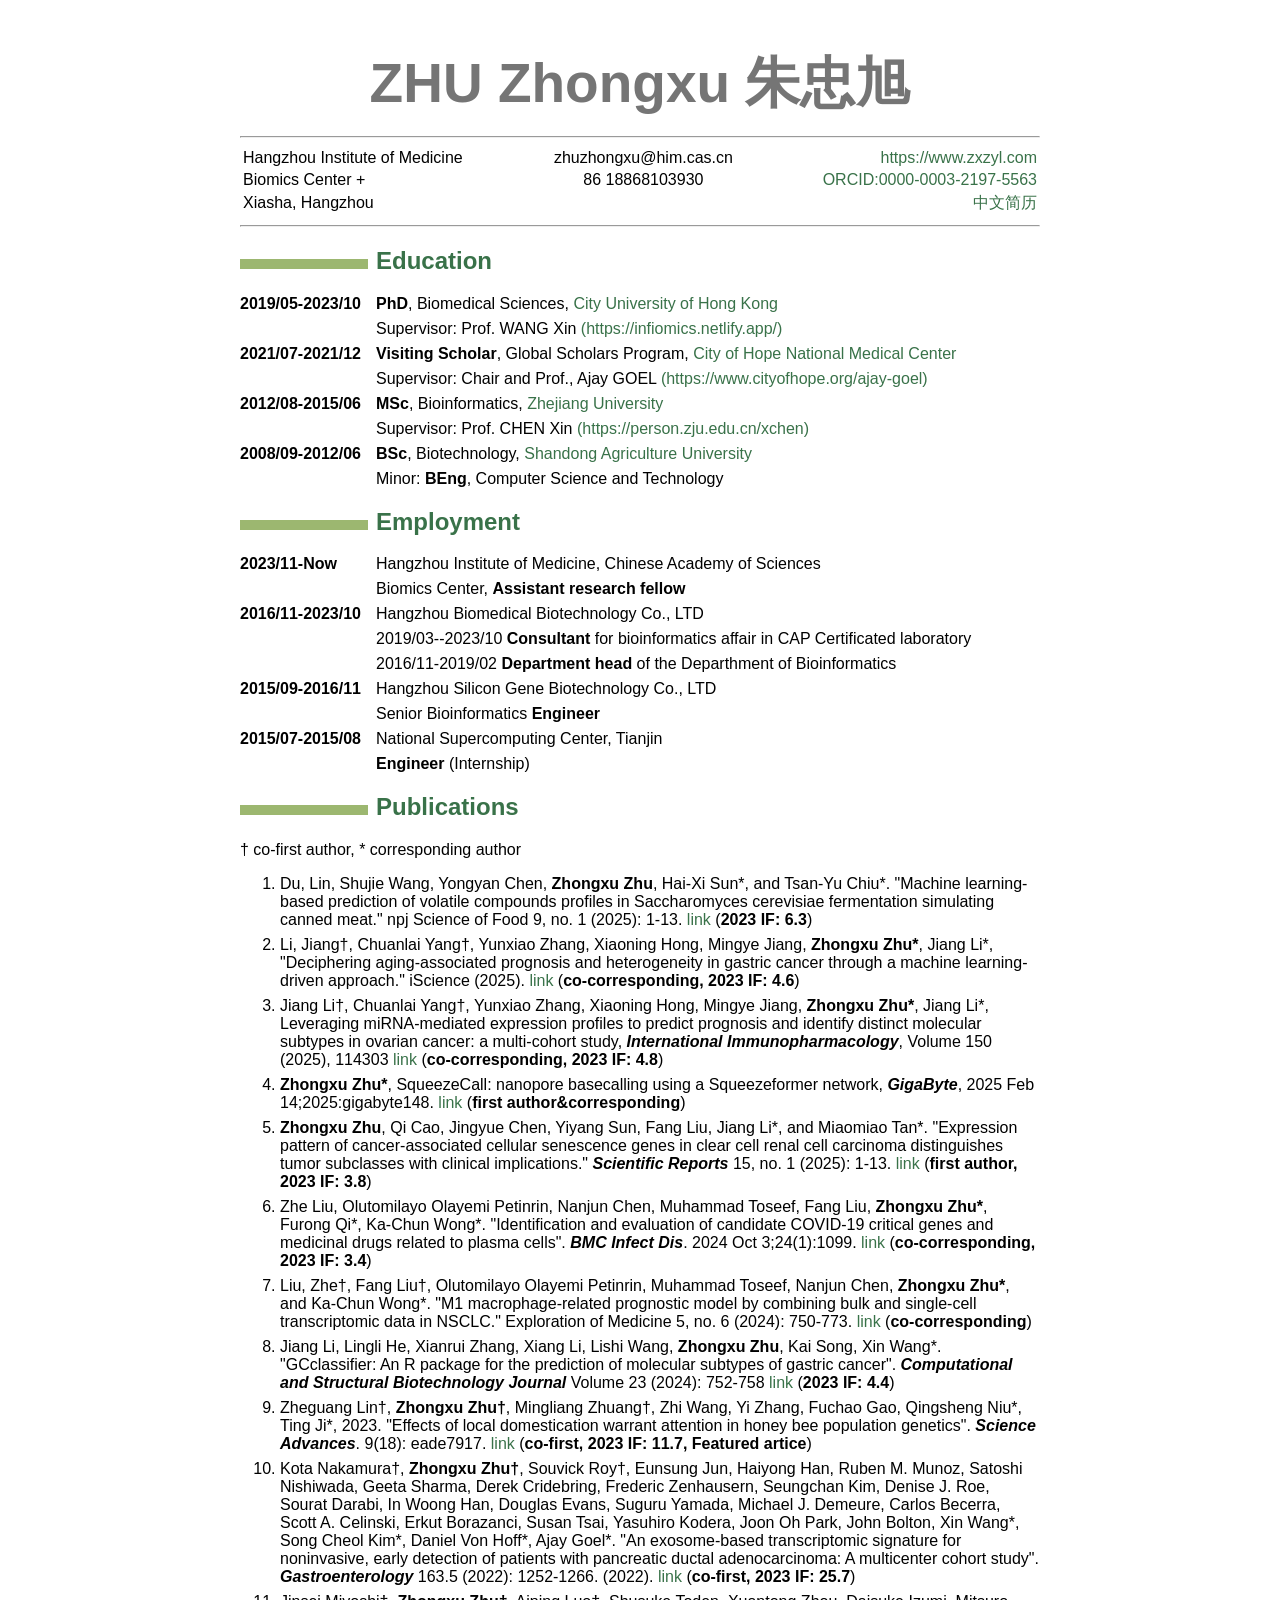
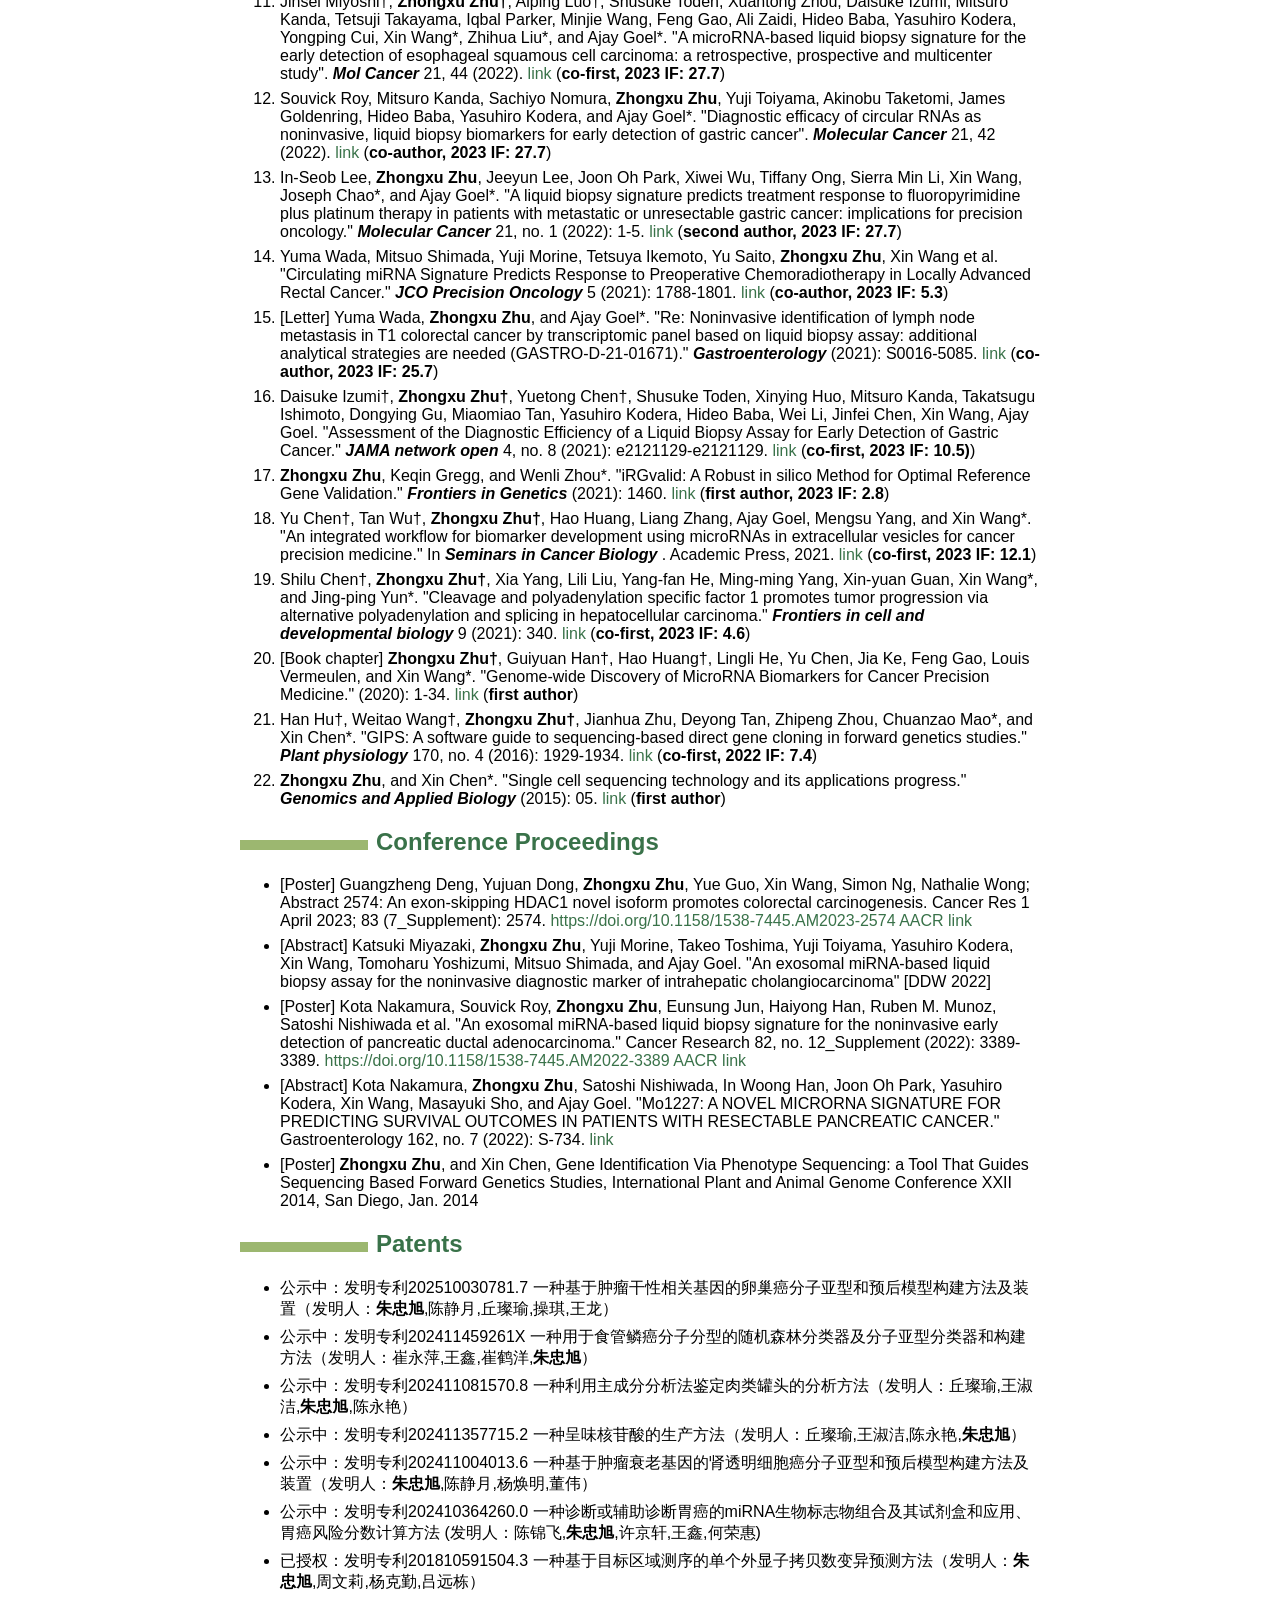
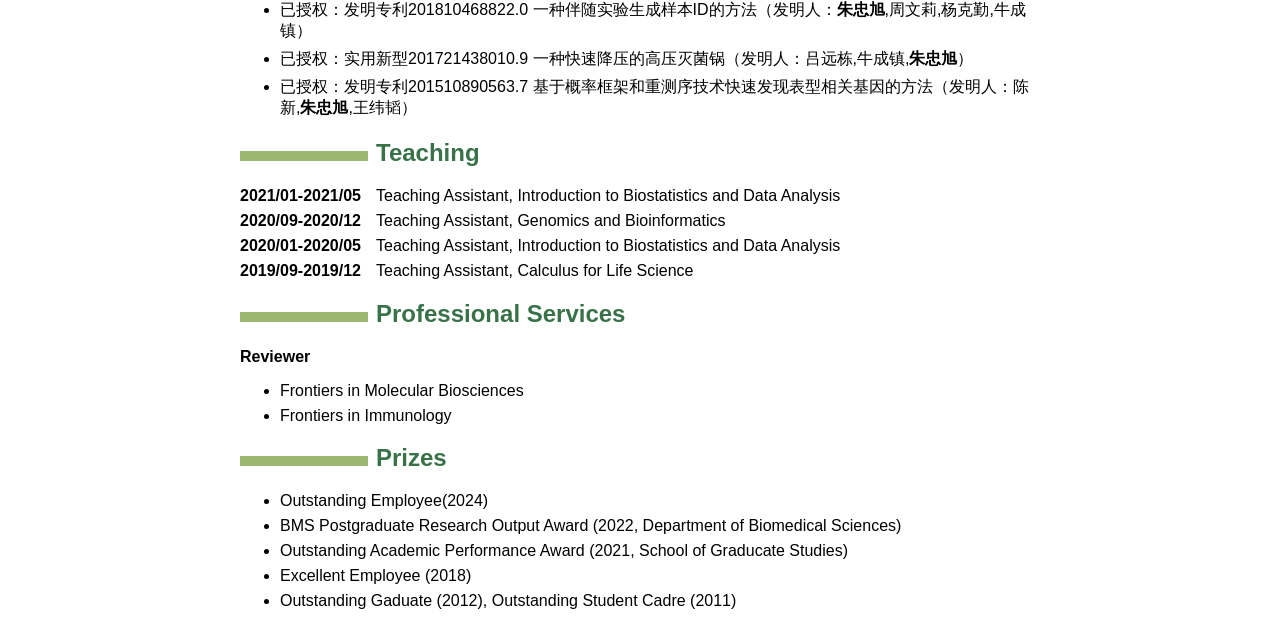
==== commit 0a40e021: "update" ====
--- a/docs/index.html
+++ b/docs/index.html
@@ -114,8 +114,8 @@
 </tr>
 <tr class="even">
 <td align="left">Biomics Center +</td>
-<td align="center">86 18868103930 [O</td>
-<td align="right">RCID:0000-0003-2197-5563](https://orcid.org/0000-0003-2197-5563)</td>
+<td align="center">86 18868103930</td>
+<td align="right"><a href="https://orcid.org/0000-0003-2197-5563">ORCID:0000-0003-2197-5563</a></td>
 </tr>
 <tr class="odd">
 <td align="left">Xiasha, Hangzhou</td>
@@ -148,7 +148,7 @@
 <dl>
 <dt>2023/11-Now</dt>
 <dd><p>Hangzhou Institute of Medicine, Chinese Academy of Sciences</p>
-<p>HIM-BGI Joint Lab, <strong>Assistant research fellow</strong></p>
+<p>Biomics Center, <strong>Assistant research fellow</strong></p>
 </dd>
 <dt>2016/11-2023/10</dt>
 <dd><p>Hangzhou Biomedical Biotechnology Co., LTD</p>
@@ -166,13 +166,14 @@
 </dl>
 <h2 id="publications">Publications</h2>
 <p>† co-first author, * corresponding author</p>
-<ul>
-<li><p>Jiang Li†, Chuanlai Yang†, Yunxiao Zhang, Xiaoning Hong, Mingye Jiang, <strong>Zhongxu Zhu*</strong>, Jiang Li<em>, Leveraging miRNA-mediated expression profiles to predict prognosis and identify distinct molecular subtypes in ovarian cancer: a multi-cohort study, </em><strong>International Immunopharmacology</strong>*, Volume 150 (2025), 114303 <a href="https://doi.org/10.1016/j.intimp.2025.114303.">link</a> (<strong>co-corresponding, 2023 IF: 4.8</strong>)</p></li>
-<li><p><strong>Zhongxu Zhu*</strong>, SqueezeCall: nanopore basecalling using a Squeezeformer network, <strong><em>Gigabyte</em></strong>, 2025 <a href="https://doi.org/10.46471/gigabyte.148">link</a> (<strong>first author&amp;corresponding</strong>)</p></li>
-<li><p><strong>Zhongxu Zhu</strong>, Qi Cao, Jingyue Chen, Yiyang Sun, Fang Liu, Jiang Li<em>, and Miaomiao Tan</em>. &quot;Expression pattern of cancer-associated cellular senescence genes in clear cell renal cell carcinoma distinguishes tumor subclasses with clinical implications.&quot; <strong><em>Scientific Reports</em></strong> 15, no. 1 (2025): 1-13. <a href="https://doi.org/10.1038/s41598-024-84620-9">link</a> (<strong>first author, 2023 IF: 3.8</strong>)</p></li>
-<li><p>Zhe Liu† , Fang Liu†, Olutomilayo Olayemi Petinrin, Muhammad Toseef, Nanjun Chen, <strong>Zhongxu Zhu*</strong>, Ka-Chun Wong<em>. M1 macrophage-related prognostic model by combining bulk and single-cell transcriptomic data in NSCLC. </em><strong>Explor Med</strong>*. 2024;5:750–73. <a href="https://doi.org/10.37349/emed.2024.00254">link</a> (<strong>co-corresponding</strong>)</p></li>
-<li><p>Zhe Liu, Olutomilayo Olayemi Petinrin, Nanjun Chen, Muhammad Toseef, Fang Liu, <strong>Zhongxu Zhu*</strong>, Furong Qi<em>, Ka-Chun Wong</em>. &quot;Identification and evaluation of candidate COVID-19 critical genes and medicinal drugs related to plasma cells&quot;. <strong><em>BMC Infect Dis</em></strong>. 2024 Oct 3;24(1):1099. <a href="https://doi.org/10.1186/s12879-024-10000-3">link</a> (<strong>co-corresponding, 2023 IF: 3.4</strong>)</p></li>
-<li><p>Liu, Zhe†, Fang Liu†, Olutomilayo Olayemi Petinrin, Muhammad Toseef, Nanjun Chen, <strong>Zhongxu Zhu*</strong>, and Ka-Chun Wong*. &quot;M1 macrophage-related prognostic model by combining bulk and single-cell transcriptomic data in NSCLC.&quot; Exploration of Medicine 5, no. 6 (2024): 750-773. <a href="https://doi.org/10.37349/emed.2024.00254">link</a></p></li>
+<ol style="list-style-type: decimal">
+<li><p>Du, Lin, Shujie Wang, Yongyan Chen, <strong>Zhongxu Zhu</strong>, Hai-Xi Sun*, and Tsan-Yu Chiu*. &quot;Machine learning-based prediction of volatile compounds profiles in Saccharomyces cerevisiae fermentation simulating canned meat.&quot; npj Science of Food 9, no. 1 (2025): 1-13. <a href="https://doi.org/10.1038/s41538-025-00435-6">link</a> (<strong>2023 IF: 6.3</strong>)</p></li>
+<li><p>Li, Jiang†, Chuanlai Yang†, Yunxiao Zhang, Xiaoning Hong, Mingye Jiang, <strong>Zhongxu Zhu*</strong>, Jiang Li*, &quot;Deciphering aging-associated prognosis and heterogeneity in gastric cancer through a machine learning-driven approach.&quot; iScience (2025). <a href="https://doi.org/10.1016/j.isci.2025.112316">link</a> (<strong>co-corresponding, 2023 IF: 4.6</strong>)</p></li>
+<li><p>Jiang Li†, Chuanlai Yang†, Yunxiao Zhang, Xiaoning Hong, Mingye Jiang, <strong>Zhongxu Zhu*</strong>, Jiang Li*, Leveraging miRNA-mediated expression profiles to predict prognosis and identify distinct molecular subtypes in ovarian cancer: a multi-cohort study, <strong><em>International Immunopharmacology</em></strong>, Volume 150 (2025), 114303 <a href="https://doi.org/10.1016/j.intimp.2025.114303">link</a> (<strong>co-corresponding, 2023 IF: 4.8</strong>)</p></li>
+<li><p><strong>Zhongxu Zhu*</strong>, SqueezeCall: nanopore basecalling using a Squeezeformer network, <strong><em>GigaByte</em></strong>, 2025 Feb 14;2025:gigabyte148. <a href="https://doi.org/10.46471/gigabyte.148">link</a> (<strong>first author&amp;corresponding</strong>)</p></li>
+<li><p><strong>Zhongxu Zhu</strong>, Qi Cao, Jingyue Chen, Yiyang Sun, Fang Liu, Jiang Li*, and Miaomiao Tan*. &quot;Expression pattern of cancer-associated cellular senescence genes in clear cell renal cell carcinoma distinguishes tumor subclasses with clinical implications.&quot; <strong><em>Scientific Reports</em></strong> 15, no. 1 (2025): 1-13. <a href="https://doi.org/10.1038/s41598-024-84620-9">link</a> (<strong>first author, 2023 IF: 3.8</strong>)</p></li>
+<li><p>Zhe Liu, Olutomilayo Olayemi Petinrin, Nanjun Chen, Muhammad Toseef, Fang Liu, <strong>Zhongxu Zhu*</strong>, Furong Qi*, Ka-Chun Wong*. &quot;Identification and evaluation of candidate COVID-19 critical genes and medicinal drugs related to plasma cells&quot;. <strong><em>BMC Infect Dis</em></strong>. 2024 Oct 3;24(1):1099. <a href="https://doi.org/10.1186/s12879-024-10000-3">link</a> (<strong>co-corresponding, 2023 IF: 3.4</strong>)</p></li>
+<li><p>Liu, Zhe†, Fang Liu†, Olutomilayo Olayemi Petinrin, Muhammad Toseef, Nanjun Chen, <strong>Zhongxu Zhu*</strong>, and Ka-Chun Wong*. &quot;M1 macrophage-related prognostic model by combining bulk and single-cell transcriptomic data in NSCLC.&quot; Exploration of Medicine 5, no. 6 (2024): 750-773. <a href="https://doi.org/10.37349/emed.2024.00254">link</a> (<strong>co-corresponding</strong>)</p></li>
 <li><p>Jiang Li, Lingli He, Xianrui Zhang, Xiang Li, Lishi Wang, <strong>Zhongxu Zhu</strong>, Kai Song, Xin Wang*. &quot;GCclassifier: An R package for the prediction of molecular subtypes of gastric cancer&quot;. <strong><em>Computational and Structural Biotechnology Journal</em></strong> Volume 23 (2024): 752-758 <a href="https://doi.org/10.1016/j.csbj.2024.01.010">link</a> (<strong>2023 IF: 4.4</strong>)</p></li>
 <li><p>Zheguang Lin†, <strong>Zhongxu Zhu†</strong>, Mingliang Zhuang†, Zhi Wang, Yi Zhang, Fuchao Gao, Qingsheng Niu*, Ting Ji*, 2023. &quot;Effects of local domestication warrant attention in honey bee population genetics&quot;. <strong><em>Science Advances</em></strong>. 9(18): eade7917. <a href="https://doi.org/10.1126/sciadv.ade7917">link</a> (<strong>co-first, 2023 IF: 11.7, Featured artice</strong>)</p></li>
 <li><p>Kota Nakamura†, <strong>Zhongxu Zhu†</strong>, Souvick Roy†, Eunsung Jun, Haiyong Han, Ruben M. Munoz, Satoshi Nishiwada, Geeta Sharma, Derek Cridebring, Frederic Zenhausern, Seungchan Kim, Denise J. Roe, Sourat Darabi, In Woong Han, Douglas Evans, Suguru Yamada, Michael J. Demeure, Carlos Becerra, Scott A. Celinski, Erkut Borazanci, Susan Tsai, Yasuhiro Kodera, Joon Oh Park, John Bolton, Xin Wang*, Song Cheol Kim*, Daniel Von Hoff*, Ajay Goel*. &quot;An exosome-based transcriptomic signature for noninvasive, early detection of patients with pancreatic ductal adenocarcinoma: A multicenter cohort study&quot;. <strong><em>Gastroenterology</em></strong> 163.5 (2022): 1252-1266. (2022). <a href="https://doi.org/10.1053/j.gastro.2022.06.090">link</a> (<strong>co-first, 2023 IF: 25.7</strong>)</p></li>
@@ -188,7 +189,7 @@
 <li><p>[Book chapter] <strong>Zhongxu Zhu†</strong>, Guiyuan Han†, Hao Huang†, Lingli He, Yu Chen, Jia Ke, Feng Gao, Louis Vermeulen, and Xin Wang*. &quot;Genome-wide Discovery of MicroRNA Biomarkers for Cancer Precision Medicine.&quot; (2020): 1-34. <a href="https://doi.org/10.1039/9781788019958-00001">link</a> (<strong>first author</strong>)</p></li>
 <li><p>Han Hu†, Weitao Wang†, <strong>Zhongxu Zhu†</strong>, Jianhua Zhu, Deyong Tan, Zhipeng Zhou, Chuanzao Mao*, and Xin Chen*. &quot;GIPS: A software guide to sequencing-based direct gene cloning in forward genetics studies.&quot; <strong><em>Plant physiology</em></strong> 170, no. 4 (2016): 1929-1934. <a href="http://dx.doi.org/10.1104/pp.15.01327">link</a> (<strong>co-first, 2022 IF: 7.4</strong>)</p></li>
 <li><p><strong>Zhongxu Zhu</strong>, and Xin Chen*. &quot;Single cell sequencing technology and its applications progress.&quot; <strong><em>Genomics and Applied Biology</em></strong> (2015): 05. <a href="http://dx.doi.org/10.13417/j.gab.034.000902">link</a> (<strong>first author</strong>)</p></li>
-</ul>
+</ol>
 <h2 id="conference-proceedings">Conference Proceedings</h2>
 <ul>
 <li><p>[Poster] Guangzheng Deng, Yujuan Dong, <strong>Zhongxu Zhu</strong>, Yue Guo, Xin Wang, Simon Ng, Nathalie Wong; Abstract 2574: An exon‐skipping HDAC1 novel isoform promotes colorectal carcinogenesis. Cancer Res 1 April 2023; 83 (7_Supplement): 2574. <a href="https://doi.org/10.1158/1538-7445.AM2023-2574">https://doi.org/10.1158/1538-7445.AM2023-2574</a> <a href="https://aacrjournals.org/cancerres/article/82/12_Supplement/3389/700151">AACR link</a></p></li>
@@ -199,14 +200,16 @@
 </ul>
 <h2 id="patents">Patents</h2>
 <ul>
-<li><p>发明专利2024110815708 一种利用主成分分析法鉴定肉类罐头的分析方法（发明人：丘璨瑜,王淑洁,<strong>朱忠旭</strong>,陈永艳）</p></li>
-<li><p>发明专利2024113577152 一种呈味核苷酸的生产方法（发明人：丘璨瑜,王淑洁,陈永艳,<strong>朱忠旭</strong>）</p></li>
-<li><p>发明专利2024110040136 一种基于肿瘤衰老基因的肾透明细胞癌分子亚型和预后模型构建方法及装置（发明人：<strong>朱忠旭</strong>,陈静月,杨焕明,董伟）</p></li>
-<li><p>发明专利2024103642600 一种诊断或辅助诊断胃癌的miRNA生物标志物组合及其试剂盒和应用、胃癌风险分数计算方法 (发明人：陈锦飞,<strong>朱忠旭</strong>,许京轩,王鑫,何荣惠)</p></li>
-<li><p>201810591504.3 Single exon copy number variation predicting method based on target area sequencing (Inventor：<strong>ZHU ZHONGXU</strong>; ZHOU WENLI; YANG KEQIN; LYU YUANDONG)</p></li>
-<li><p>201810468822.0 Method for generating sample ID with experiment (Inventor：<strong>ZHU ZHONGXU</strong>; ZHOU WENLI; YANG KEQIN; NIU CHENGZHEN)</p></li>
-<li><p>201721438010.9 A rapid decompression autoclave (Inventor：LYU YUANDONG; NIU CHENGZHEN; <strong>ZHU ZHONGXU</strong>)</p></li>
-<li><p>201510890563.7 Method for rapidly discovering phenotype related gene based on probabilistic framework and resequencing technology (Inventor：CHEN XIN; <strong>ZHU ZHONGXU</strong>; WANG WEITAO)</p></li>
+<li><p>公示中：发明专利202510030781.7 一种基于肿瘤干性相关基因的卵巢癌分子亚型和预后模型构建方法及装置（发明人：<strong>朱忠旭</strong>,陈静月,丘璨瑜,操琪,王龙）</p></li>
+<li><p>公示中：发明专利202411459261X 一种用于食管鳞癌分子分型的随机森林分类器及分子亚型分类器和构建方法（发明人：崔永萍,王鑫,崔鹤洋,<strong>朱忠旭</strong>）</p></li>
+<li><p>公示中：发明专利202411081570.8 一种利用主成分分析法鉴定肉类罐头的分析方法（发明人：丘璨瑜,王淑洁,<strong>朱忠旭</strong>,陈永艳）</p></li>
+<li><p>公示中：发明专利202411357715.2 一种呈味核苷酸的生产方法（发明人：丘璨瑜,王淑洁,陈永艳,<strong>朱忠旭</strong>）</p></li>
+<li><p>公示中：发明专利202411004013.6 一种基于肿瘤衰老基因的肾透明细胞癌分子亚型和预后模型构建方法及装置（发明人：<strong>朱忠旭</strong>,陈静月,杨焕明,董伟）</p></li>
+<li><p>公示中：发明专利202410364260.0 一种诊断或辅助诊断胃癌的miRNA生物标志物组合及其试剂盒和应用、胃癌风险分数计算方法 (发明人：陈锦飞,<strong>朱忠旭</strong>,许京轩,王鑫,何荣惠)</p></li>
+<li><p>已授权：发明专利201810591504.3 一种基于目标区域测序的单个外显子拷贝数变异预测方法（发明人：<strong>朱忠旭</strong>,周文莉,杨克勤,吕远栋）</p></li>
+<li><p>已授权：发明专利201810468822.0 一种伴随实验生成样本ID的方法（发明人：<strong>朱忠旭</strong>,周文莉,杨克勤,牛成镇）</p></li>
+<li><p>已授权：实用新型201721438010.9 一种快速降压的高压灭菌锅（发明人：吕远栋,牛成镇,<strong>朱忠旭</strong>）</p></li>
+<li><p>已授权：发明专利201510890563.7 基于概率框架和重测序技术快速发现表型相关基因的方法（发明人：陈新,<strong>朱忠旭</strong>,王纬韬）</p></li>
 </ul>
 <h2 id="teaching">Teaching</h2>
 <dl>
@@ -231,6 +234,7 @@
 </ul>
 <h2 id="prizes">Prizes</h2>
 <ul>
+<li><p>Outstanding Employee(2024)</p></li>
 <li><p>BMS Postgraduate Research Output Award (2022, Department of Biomedical Sciences)</p></li>
 <li><p>Outstanding Academic Performance Award (2021, School of Graducate Studies)</p></li>
 <li><p>Excellent Employee (2018)</p></li>
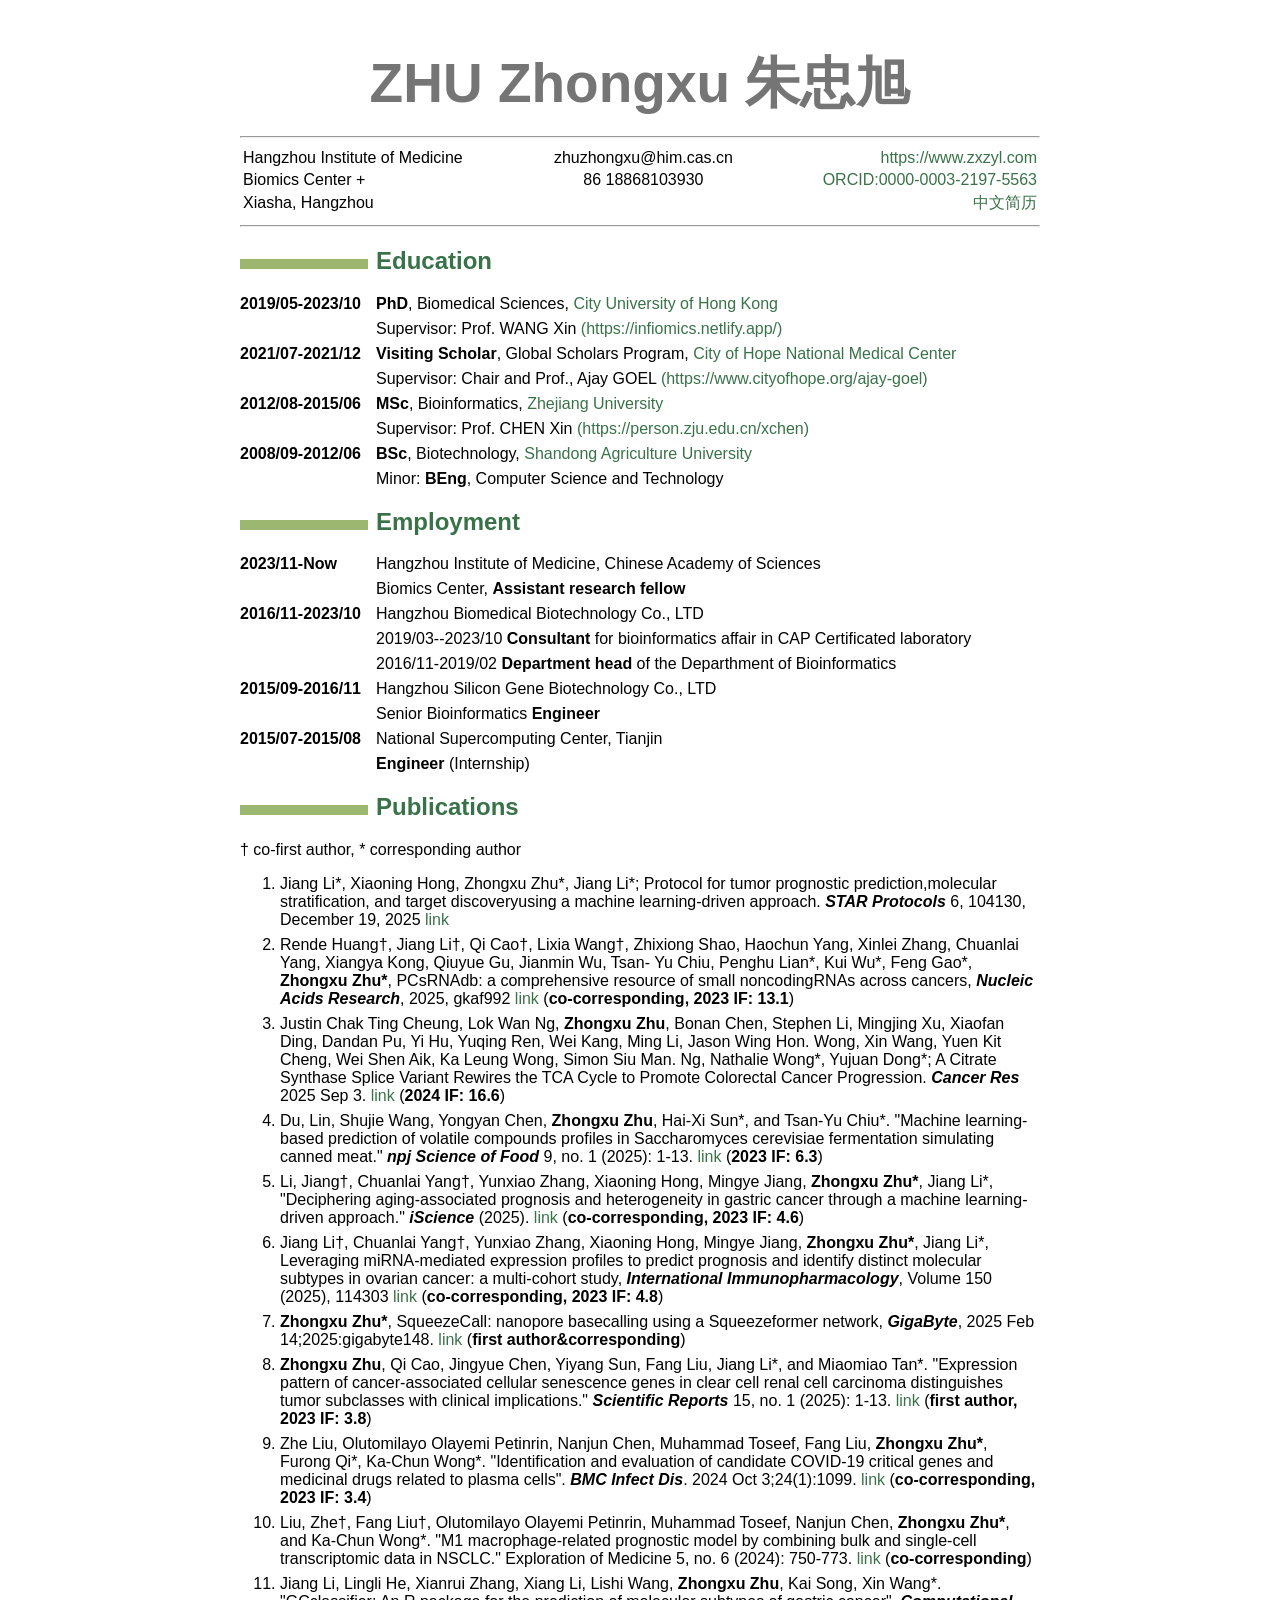
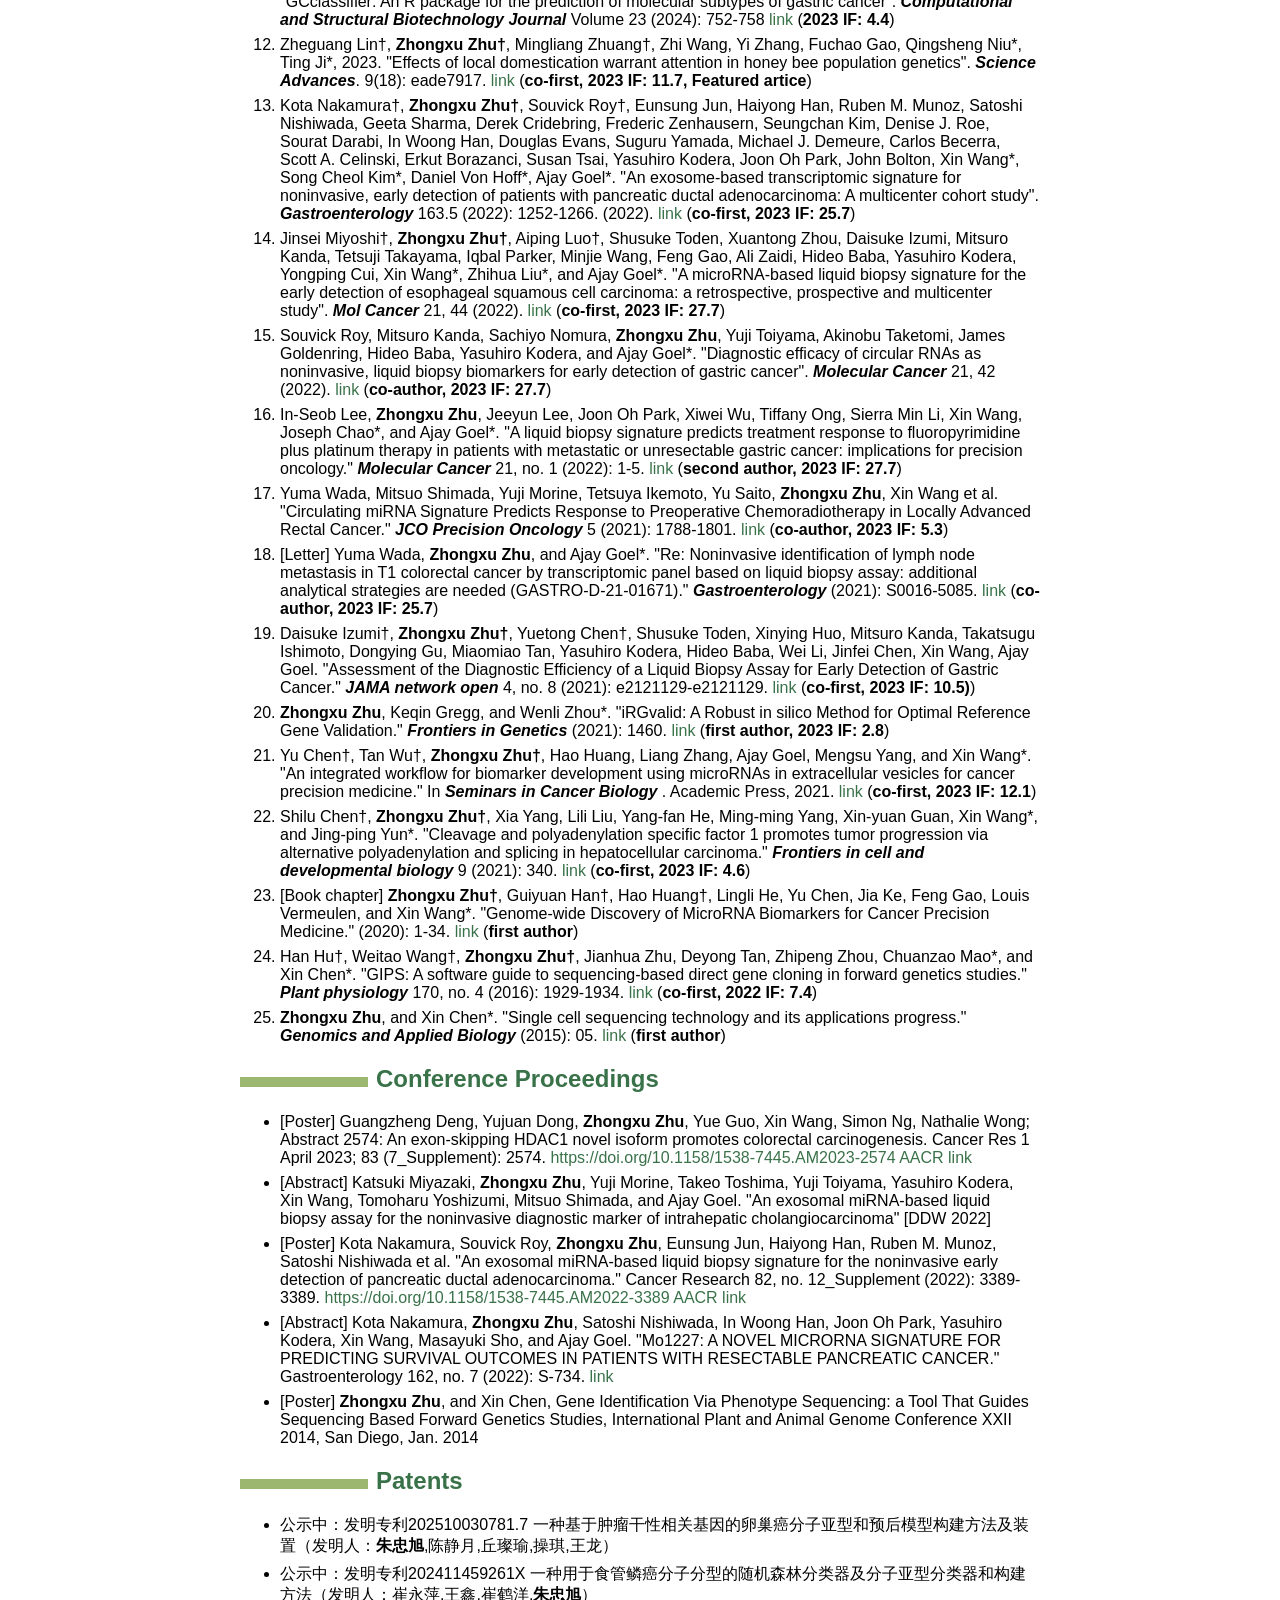
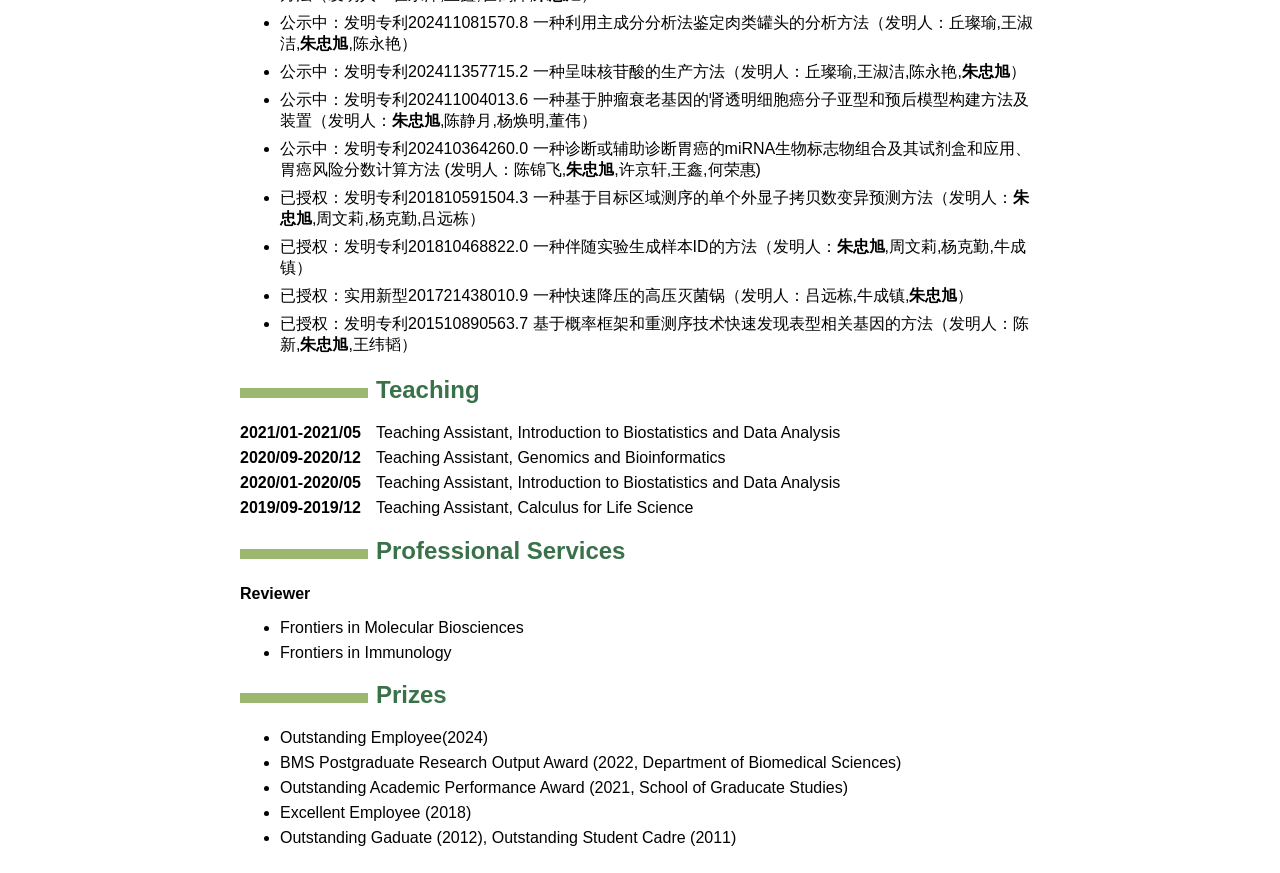
==== commit 6396fe1b: "update" ====
--- a/docs/index.html
+++ b/docs/index.html
@@ -167,8 +167,11 @@
 <h2 id="publications">Publications</h2>
 <p>† co-first author, * corresponding author</p>
 <ol style="list-style-type: decimal">
-<li><p>Du, Lin, Shujie Wang, Yongyan Chen, <strong>Zhongxu Zhu</strong>, Hai-Xi Sun*, and Tsan-Yu Chiu*. &quot;Machine learning-based prediction of volatile compounds profiles in Saccharomyces cerevisiae fermentation simulating canned meat.&quot; npj Science of Food 9, no. 1 (2025): 1-13. <a href="https://doi.org/10.1038/s41538-025-00435-6">link</a> (<strong>2023 IF: 6.3</strong>)</p></li>
-<li><p>Li, Jiang†, Chuanlai Yang†, Yunxiao Zhang, Xiaoning Hong, Mingye Jiang, <strong>Zhongxu Zhu*</strong>, Jiang Li*, &quot;Deciphering aging-associated prognosis and heterogeneity in gastric cancer through a machine learning-driven approach.&quot; iScience (2025). <a href="https://doi.org/10.1016/j.isci.2025.112316">link</a> (<strong>co-corresponding, 2023 IF: 4.6</strong>)</p></li>
+<li><p>Jiang Li*, Xiaoning Hong, Zhongxu Zhu*, Jiang Li*; Protocol for tumor prognostic prediction,molecular stratification, and target discoveryusing a machine learning-driven approach. <strong><em>STAR Protocols</em></strong> 6, 104130, December 19, 2025 <a href="https://doi.org/10.1016/j.xpro.2025.104130">link</a></p></li>
+<li><p>Rende Huang†, Jiang Li†, Qi Cao†, Lixia Wang†, Zhixiong Shao, Haochun Yang, Xinlei Zhang, Chuanlai Yang, Xiangya Kong, Qiuyue Gu, Jianmin Wu, Tsan- Yu Chiu, Penghu Lian*, Kui Wu*, Feng Gao*, <strong>Zhongxu Zhu*</strong>, PCsRNAdb: a comprehensive resource of small noncodingRNAs across cancers, <strong><em>Nucleic Acids Research</em></strong>, 2025, gkaf992 <a href="https://doi.org/10.1093/nar/gkaf992">link</a> (<strong>co-corresponding, 2023 IF: 13.1</strong>)</p></li>
+<li><p>Justin Chak Ting Cheung, Lok Wan Ng, <strong>Zhongxu Zhu</strong>, Bonan Chen, Stephen Li, Mingjing Xu, Xiaofan Ding, Dandan Pu, Yi Hu, Yuqing Ren, Wei Kang, Ming Li, Jason Wing Hon. Wong, Xin Wang, Yuen Kit Cheng, Wei Shen Aik, Ka Leung Wong, Simon Siu Man. Ng, Nathalie Wong*, Yujuan Dong*; A Citrate Synthase Splice Variant Rewires the TCA Cycle to Promote Colorectal Cancer Progression. <strong><em>Cancer Res</em></strong> 2025 Sep 3. <a href="https://doi.org/10.1158/0008-5472.CAN-24-2355">link</a> (<strong>2024 IF: 16.6</strong>)</p></li>
+<li><p>Du, Lin, Shujie Wang, Yongyan Chen, <strong>Zhongxu Zhu</strong>, Hai-Xi Sun*, and Tsan-Yu Chiu*. &quot;Machine learning-based prediction of volatile compounds profiles in Saccharomyces cerevisiae fermentation simulating canned meat.&quot; <strong><em>npj Science of Food</em></strong> 9, no. 1 (2025): 1-13. <a href="https://doi.org/10.1038/s41538-025-00435-6">link</a> (<strong>2023 IF: 6.3</strong>)</p></li>
+<li><p>Li, Jiang†, Chuanlai Yang†, Yunxiao Zhang, Xiaoning Hong, Mingye Jiang, <strong>Zhongxu Zhu*</strong>, Jiang Li*, &quot;Deciphering aging-associated prognosis and heterogeneity in gastric cancer through a machine learning-driven approach.&quot; <strong><em>iScience</em></strong> (2025). <a href="https://doi.org/10.1016/j.isci.2025.112316">link</a> (<strong>co-corresponding, 2023 IF: 4.6</strong>)</p></li>
 <li><p>Jiang Li†, Chuanlai Yang†, Yunxiao Zhang, Xiaoning Hong, Mingye Jiang, <strong>Zhongxu Zhu*</strong>, Jiang Li*, Leveraging miRNA-mediated expression profiles to predict prognosis and identify distinct molecular subtypes in ovarian cancer: a multi-cohort study, <strong><em>International Immunopharmacology</em></strong>, Volume 150 (2025), 114303 <a href="https://doi.org/10.1016/j.intimp.2025.114303">link</a> (<strong>co-corresponding, 2023 IF: 4.8</strong>)</p></li>
 <li><p><strong>Zhongxu Zhu*</strong>, SqueezeCall: nanopore basecalling using a Squeezeformer network, <strong><em>GigaByte</em></strong>, 2025 Feb 14;2025:gigabyte148. <a href="https://doi.org/10.46471/gigabyte.148">link</a> (<strong>first author&amp;corresponding</strong>)</p></li>
 <li><p><strong>Zhongxu Zhu</strong>, Qi Cao, Jingyue Chen, Yiyang Sun, Fang Liu, Jiang Li*, and Miaomiao Tan*. &quot;Expression pattern of cancer-associated cellular senescence genes in clear cell renal cell carcinoma distinguishes tumor subclasses with clinical implications.&quot; <strong><em>Scientific Reports</em></strong> 15, no. 1 (2025): 1-13. <a href="https://doi.org/10.1038/s41598-024-84620-9">link</a> (<strong>first author, 2023 IF: 3.8</strong>)</p></li>
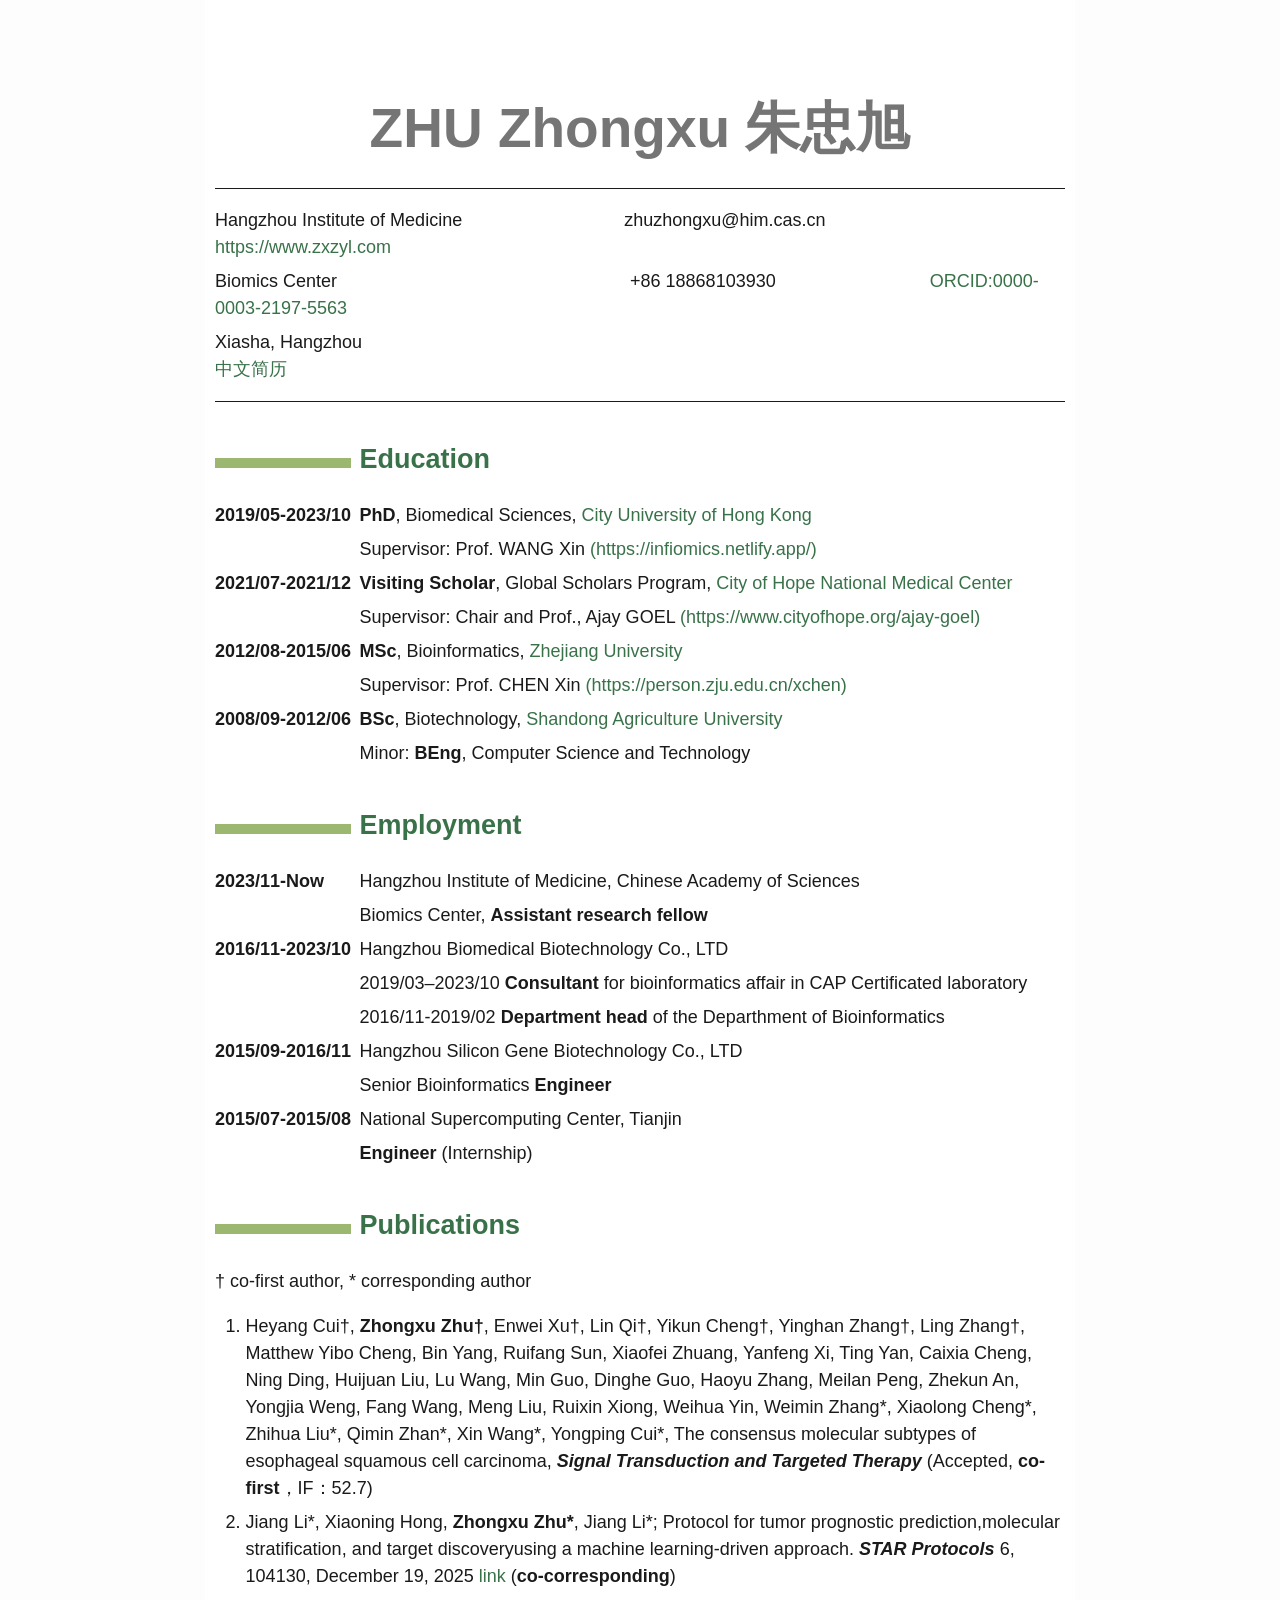
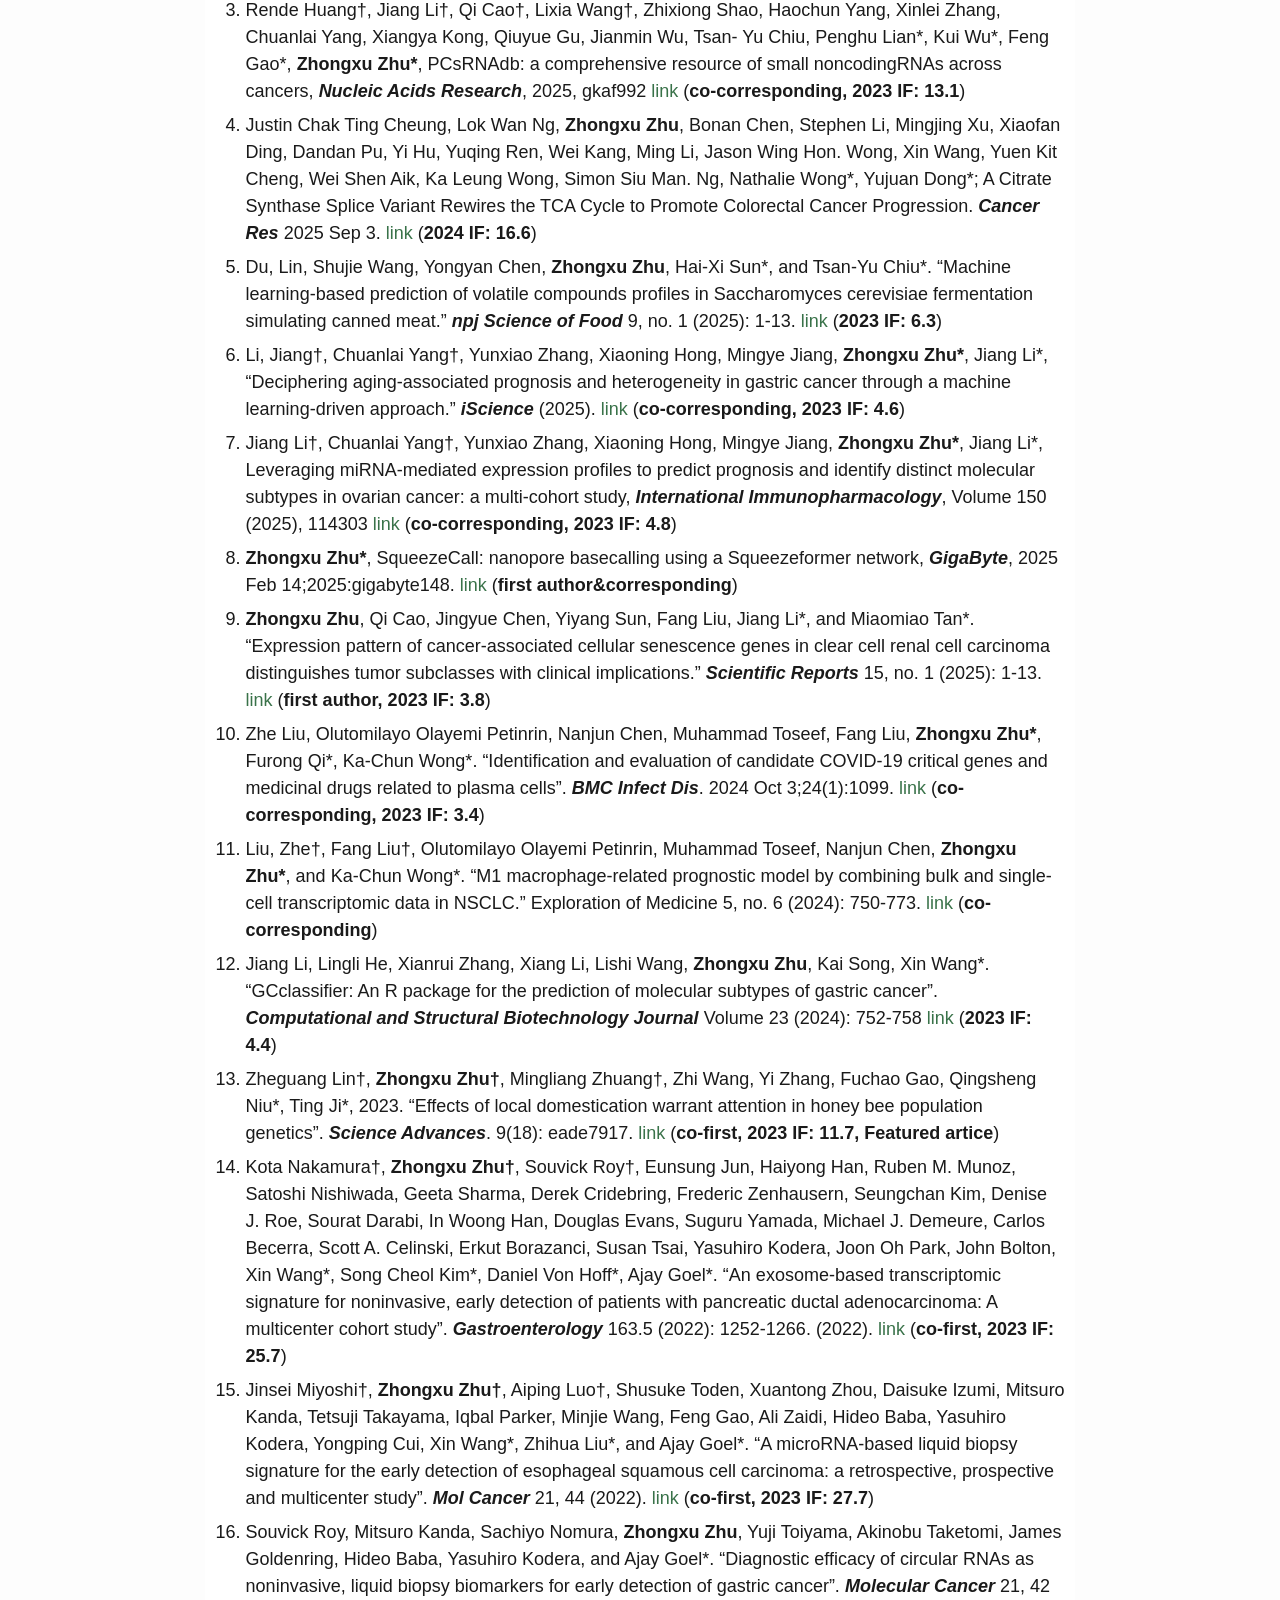
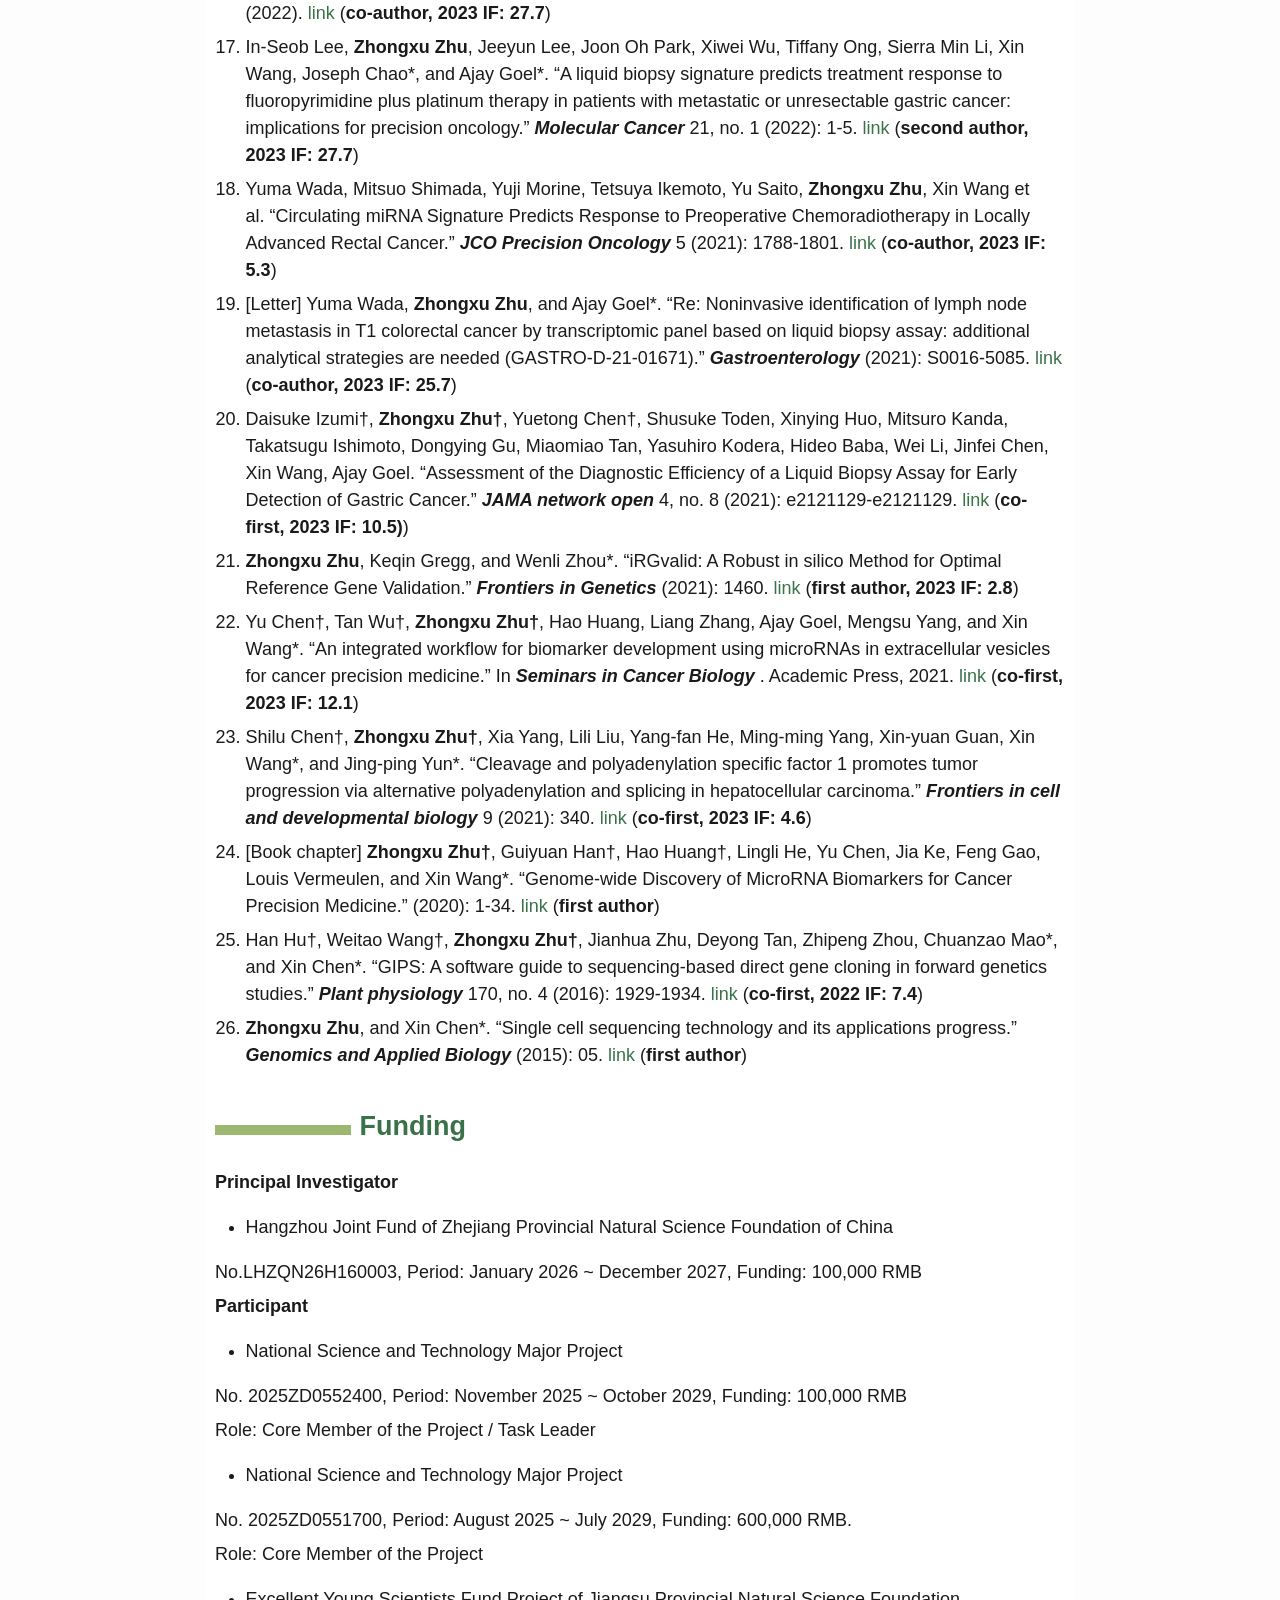
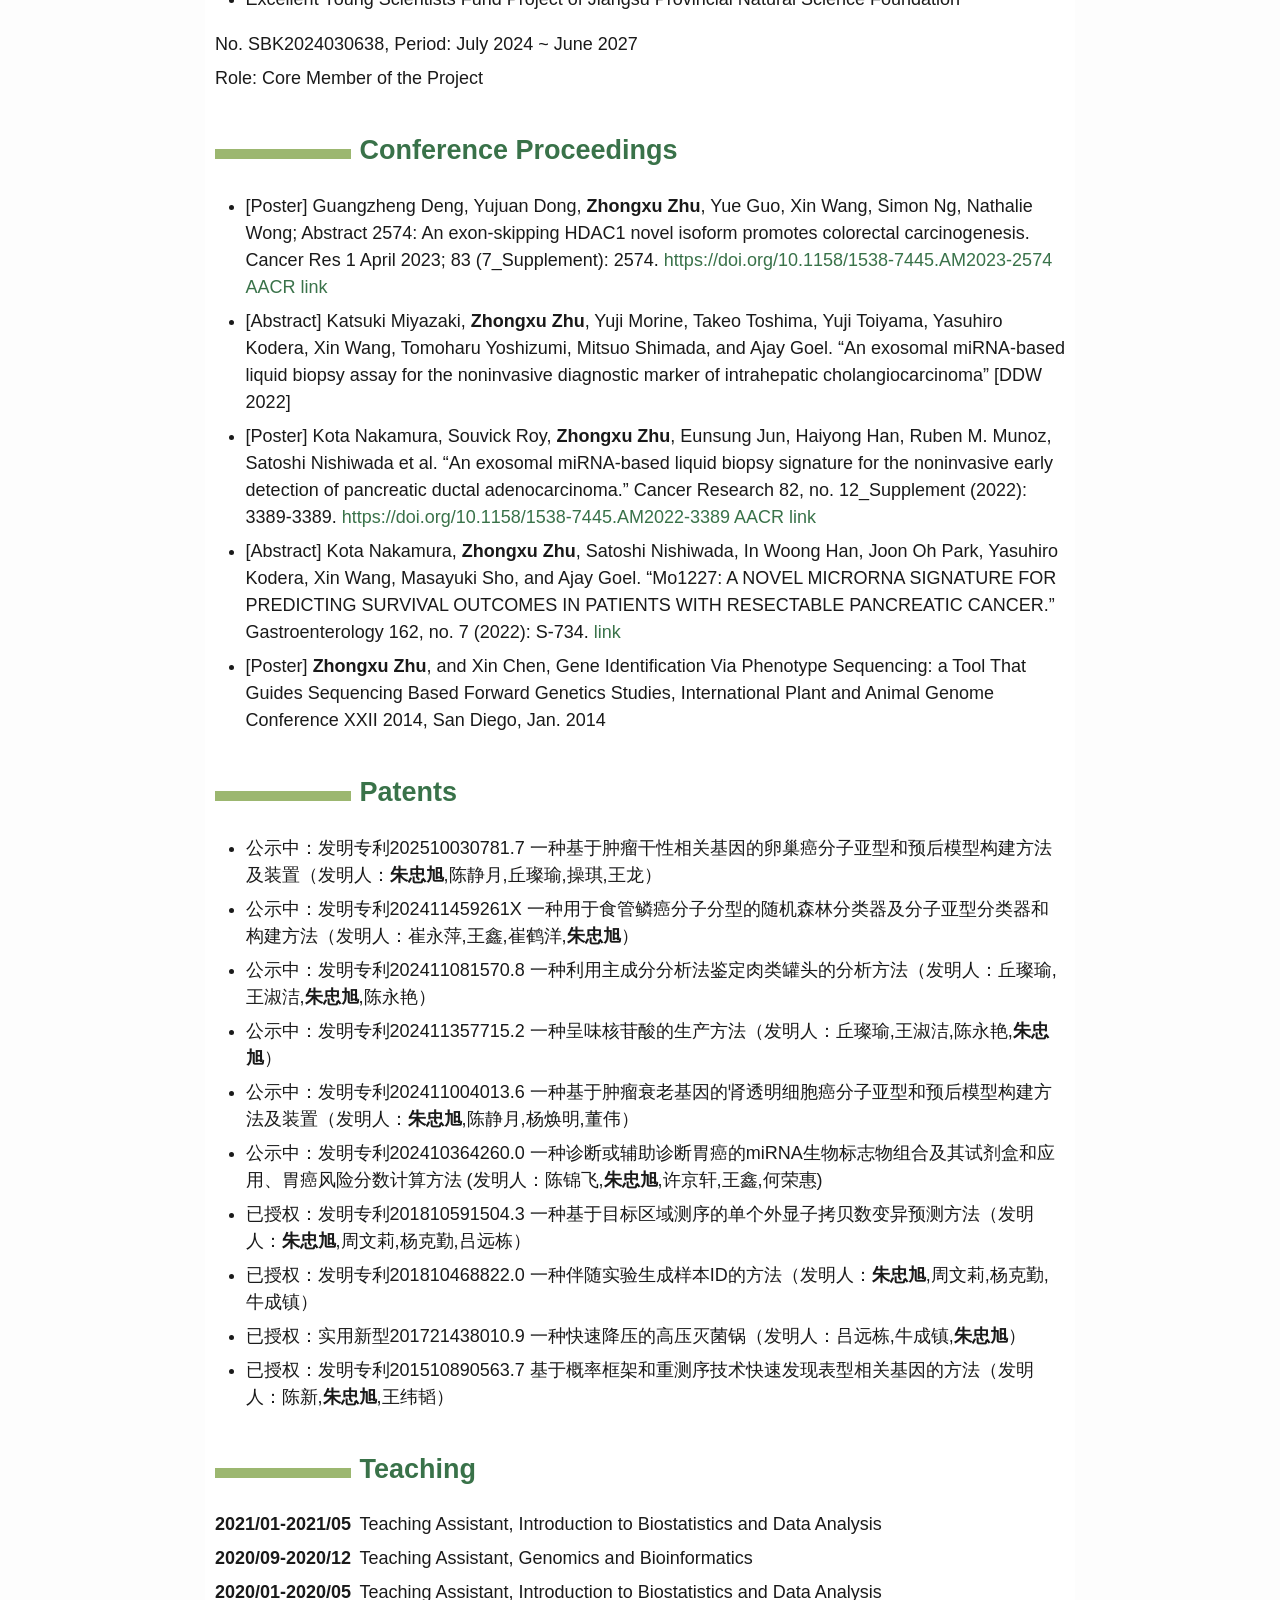
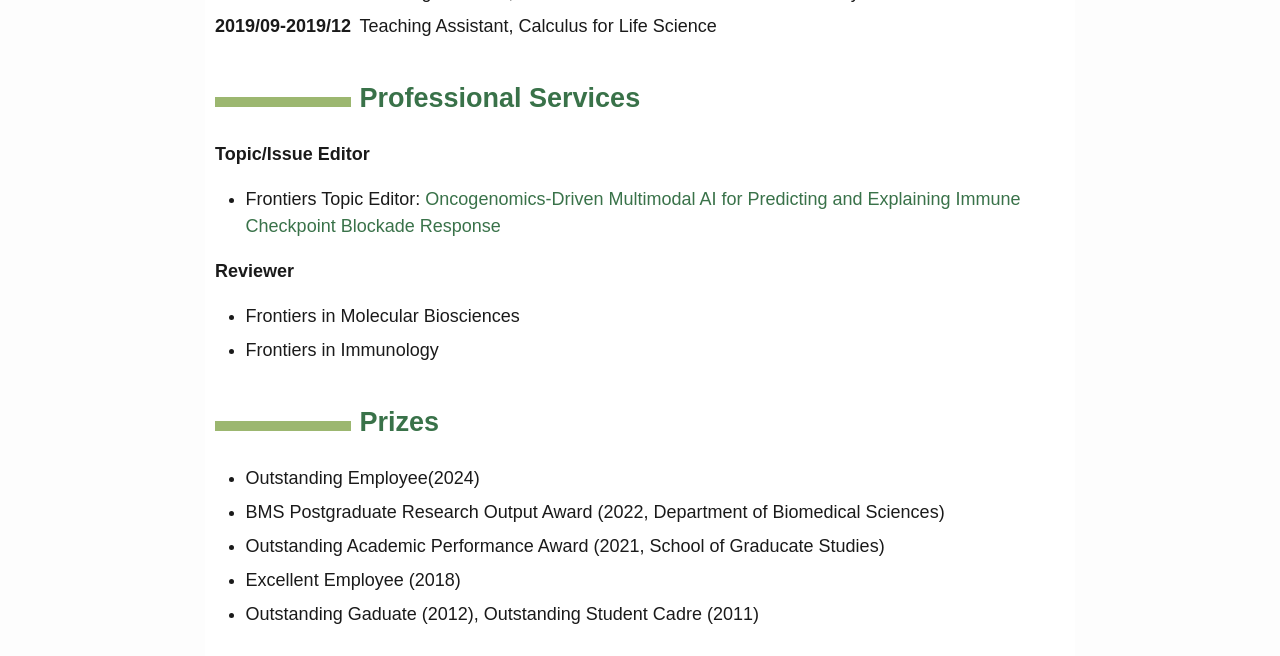
==== commit 42b5a88e: "update" ====
--- a/docs/index.html
+++ b/docs/index.html
@@ -1,11 +1,153 @@
-<!DOCTYPE html PUBLIC "-//W3C//DTD XHTML 1.0 Transitional//EN" "http://www.w3.org/TR/xhtml1/DTD/xhtml1-transitional.dtd">
-<html xmlns="http://www.w3.org/1999/xhtml">
+<!DOCTYPE html>
+<html xmlns="http://www.w3.org/1999/xhtml" lang="" xml:lang="">
 <head>
-  <meta http-equiv="Content-Type" content="text/html; charset=utf-8" />
-  <meta http-equiv="Content-Style-Type" content="text/css" />
+  <meta charset="utf-8" />
   <meta name="generator" content="pandoc" />
+  <meta name="viewport" content="width=device-width, initial-scale=1.0, user-scalable=yes" />
   <title>full.Eng</title>
-  <style type="text/css">code{white-space: pre;}</style>
+  <style>
+    html {
+      line-height: 1.5;
+      font-family: Georgia, serif;
+      font-size: 20px;
+      color: #1a1a1a;
+      background-color: #fdfdfd;
+    }
+    body {
+      margin: 0 auto;
+      max-width: 36em;
+      padding-left: 50px;
+      padding-right: 50px;
+      padding-top: 50px;
+      padding-bottom: 50px;
+      hyphens: auto;
+      overflow-wrap: break-word;
+      text-rendering: optimizeLegibility;
+      font-kerning: normal;
+    }
+    @media (max-width: 600px) {
+      body {
+        font-size: 0.9em;
+        padding: 1em;
+      }
+    }
+    @media print {
+      body {
+        background-color: transparent;
+        color: black;
+        font-size: 12pt;
+      }
+      p, h2, h3 {
+        orphans: 3;
+        widows: 3;
+      }
+      h2, h3, h4 {
+        page-break-after: avoid;
+      }
+    }
+    p {
+      margin: 1em 0;
+    }
+    a {
+      color: #1a1a1a;
+    }
+    a:visited {
+      color: #1a1a1a;
+    }
+    img {
+      max-width: 100%;
+    }
+    h1, h2, h3, h4, h5, h6 {
+      margin-top: 1.4em;
+    }
+    h5, h6 {
+      font-size: 1em;
+      font-style: italic;
+    }
+    h6 {
+      font-weight: normal;
+    }
+    ol, ul {
+      padding-left: 1.7em;
+      margin-top: 1em;
+    }
+    li > ol, li > ul {
+      margin-top: 0;
+    }
+    blockquote {
+      margin: 1em 0 1em 1.7em;
+      padding-left: 1em;
+      border-left: 2px solid #e6e6e6;
+      color: #606060;
+    }
+    code {
+      font-family: Menlo, Monaco, 'Lucida Console', Consolas, monospace;
+      font-size: 85%;
+      margin: 0;
+    }
+    pre {
+      margin: 1em 0;
+      overflow: auto;
+    }
+    pre code {
+      padding: 0;
+      overflow: visible;
+      overflow-wrap: normal;
+    }
+    .sourceCode {
+     background-color: transparent;
+     overflow: visible;
+    }
+    hr {
+      background-color: #1a1a1a;
+      border: none;
+      height: 1px;
+      margin: 1em 0;
+    }
+    table {
+      margin: 1em 0;
+      border-collapse: collapse;
+      width: 100%;
+      overflow-x: auto;
+      display: block;
+      font-variant-numeric: lining-nums tabular-nums;
+    }
+    table caption {
+      margin-bottom: 0.75em;
+    }
+    tbody {
+      margin-top: 0.5em;
+      border-top: 1px solid #1a1a1a;
+      border-bottom: 1px solid #1a1a1a;
+    }
+    th {
+      border-top: 1px solid #1a1a1a;
+      padding: 0.25em 0.5em 0.25em 0.5em;
+    }
+    td {
+      padding: 0.125em 0.5em 0.25em 0.5em;
+    }
+    header {
+      margin-bottom: 4em;
+      text-align: center;
+    }
+    #TOC li {
+      list-style: none;
+    }
+    #TOC a:not(:hover) {
+      text-decoration: none;
+    }
+    code{white-space: pre-wrap;}
+    span.smallcaps{font-variant: small-caps;}
+    span.underline{text-decoration: underline;}
+    div.column{display: inline-block; vertical-align: top; width: 50%;}
+    div.hanging-indent{margin-left: 1.5em; text-indent: -1.5em;}
+    ul.task-list{list-style: none;}
+    .display.math{display: block; text-align: center; margin: 0.5rem auto;}
+  </style>
+  <!--[if lt IE 9]>
+    <script src="//cdnjs.cloudflare.com/ajax/libs/html5shiv/3.7.3/html5shiv-printshiv.min.js"></script>
+  <![endif]-->
   <style type="text/css">
   /*
    * Copyright 2013 Christophe-Marie Duquesne <chmd@chmd.fr>
@@ -15,29 +157,30 @@
    * This CSS document is delivered to you under the CC BY-SA 3.0 License.
    * https://creativecommons.org/licenses/by-sa/3.0/deed.en_US
    */
-  
+
   /* Whole document */
   body {
       font-family: "Helvetica Neue", Helvetica, Arial, sans-serif;
-      max-width: 800px;
+      max-width: 850px;
       margin: auto;
+      font-size:18px;
       background: #FFFFFF;
       padding: 10px 10px 10px 10px;
   }
-  
+
   /* Title of the resume */
   h1 {
       font-size: 55px;
       color: #757575;
       text-align:center;
-      margin-bottom:15px;
+      margin-bottom:10px;
   }
   /* h1:hover { */
   /*     background-color: #757575; */
   /*     color: #FFFFFF; */
   /*     text-shadow: 1px 1px 1px #333; */
   /* } */
-  
+
   /* Titles of categories */
   h2 {
       /* This is called "sectioncolor" in the ConTeXt stylesheet. */
@@ -58,7 +201,7 @@
   /*     color: #FFFFFF; */
   /*     text-shadow: 1px 1px 1px #333; */
   /* } */
-  
+
   /* Definitions */
   dt {
       float: left;
@@ -74,12 +217,12 @@
       margin-top:0;
       margin-bottom:7px;
   }
-  
+
   /* Blockquotes */
   blockquote {
       text-align: center
   }
-  
+
   /* Links */
   a {
       text-decoration: none;
@@ -91,12 +234,12 @@
       text-decoration: none;
       text-shadow: 1px 1px 1px #333;
   }
-  
+
   /* Horizontal separators */
   hr {
       color: #A6A6A6;
   }
-  
+
   table {
       width: 100%;
   }
@@ -105,31 +248,16 @@
 <body>
 <h1 id="zhu-zhongxu-朱忠旭">ZHU Zhongxu 朱忠旭</h1>
 <hr />
-<table>
-<tbody>
-<tr class="odd">
-<td align="left">Hangzhou Institute of Medicine</td>
-<td align="center">zhuzhongxu@him.cas.cn</td>
-<td align="right"><a href="https://www.zxzyl.com">https://www.zxzyl.com</a></td>
-</tr>
-<tr class="even">
-<td align="left">Biomics Center +</td>
-<td align="center">86 18868103930</td>
-<td align="right"><a href="https://orcid.org/0000-0003-2197-5563">ORCID:0000-0003-2197-5563</a></td>
-</tr>
-<tr class="odd">
-<td align="left">Xiasha, Hangzhou</td>
-<td align="center"></td>
-<td align="right"><a href="https://www.zxzyl.com/resume/ch.html">中文简历</a></td>
-</tr>
-</tbody>
-</table>
+<p>Hangzhou Institute of Medicine　　　　　　　　　zhuzhongxu@him.cas.cn　　　　　 　　　　<a href="https://www.zxzyl.com">https://www.zxzyl.com</a></p>
+<p>Biomics Center　　　　　　　　　　　　　　　　 +86 18868103930　 　 　　　　　　<a href="https://orcid.org/0000-0003-2197-5563">ORCID:0000-0003-2197-5563</a></p>
+Xiasha, Hangzhou　　　　　　　　　　　　　　　 　　　　　　　　　　　　　　　　　　　　 　　　　　<a href="https://www.zxzyl.com/resume/index.html">中文简历</a>
+</pre>
 <hr />
 <h2 id="education">Education</h2>
 <dl>
 <dt>2019/05-2023/10</dt>
 <dd><p><strong>PhD</strong>, Biomedical Sciences, <a href="https://www.cityu.edu.hk">City University of Hong Kong</a></p>
-<p>Supervisor: Prof. WANG Xin <a href="https://xinwlab.netlify.app/">(https://infiomics.netlify.app/)</a></p>
+<p>Supervisor: Prof. WANG Xin <a href="https://xinwlab.netlify.app/">(https://infiomics.netlify.app/)</a></p>
 </dd>
 <dt>2021/07-2021/12</dt>
 <dd><p><strong>Visiting Scholar</strong>, Global Scholars Program, <a href="https://www.cityofhope.org/homepage">City of Hope National Medical Center</a></p>
@@ -137,7 +265,7 @@
 </dd>
 <dt>2012/08-2015/06</dt>
 <dd><p><strong>MSc</strong>, Bioinformatics, <a href="https://www.zju.edu.cn/english/">Zhejiang University</a></p>
-<p>Supervisor: Prof. CHEN Xin <a href="https://person.zju.edu.cn/xchen">(https://person.zju.edu.cn/xchen)</a></p>
+<p>Supervisor: Prof. CHEN Xin <a href="https://person.zju.edu.cn/xchen">(https://person.zju.edu.cn/xchen)</a></p>
 </dd>
 <dt>2008/09-2012/06</dt>
 <dd><p><strong>BSc</strong>, Biotechnology, <a href="http://english.sdau.edu.cn/">Shandong Agriculture University</a></p>
@@ -152,7 +280,7 @@
 </dd>
 <dt>2016/11-2023/10</dt>
 <dd><p>Hangzhou Biomedical Biotechnology Co., LTD</p>
-<p>2019/03--2023/10 <strong>Consultant</strong> for bioinformatics affair in CAP Certificated laboratory</p>
+<p>2019/03–2023/10 <strong>Consultant</strong> for bioinformatics affair in CAP Certificated laboratory</p>
 <p>2016/11-2019/02 <strong>Department head</strong> of the Departhment of Bioinformatics</p>
 </dd>
 <dt>2015/09-2016/11</dt>
@@ -166,40 +294,63 @@
 </dl>
 <h2 id="publications">Publications</h2>
 <p>† co-first author, * corresponding author</p>
-<ol style="list-style-type: decimal">
-<li><p>Jiang Li*, Xiaoning Hong, Zhongxu Zhu*, Jiang Li*; Protocol for tumor prognostic prediction,molecular stratification, and target discoveryusing a machine learning-driven approach. <strong><em>STAR Protocols</em></strong> 6, 104130, December 19, 2025 <a href="https://doi.org/10.1016/j.xpro.2025.104130">link</a></p></li>
+<ol type="1">
+<li><p>Heyang Cui†, <strong>Zhongxu Zhu†</strong>, Enwei Xu†, Lin Qi†, Yikun Cheng†, Yinghan Zhang†, Ling Zhang†, Matthew Yibo Cheng, Bin Yang, Ruifang Sun, Xiaofei Zhuang, Yanfeng Xi, Ting Yan, Caixia Cheng, Ning Ding, Huijuan Liu, Lu Wang, Min Guo, Dinghe Guo, Haoyu Zhang, Meilan Peng, Zhekun An, Yongjia Weng, Fang Wang, Meng Liu, Ruixin Xiong, Weihua Yin, Weimin Zhang*, Xiaolong Cheng*, Zhihua Liu*, Qimin Zhan*, Xin Wang*, Yongping Cui*, The consensus molecular subtypes of esophageal squamous cell carcinoma, <strong><em>Signal Transduction and Targeted Therapy</em></strong> (Accepted, <strong>co-first</strong>，IF：52.7)</p></li>
+<li><p>Jiang Li*, Xiaoning Hong, <strong>Zhongxu Zhu*</strong>, Jiang Li*; Protocol for tumor prognostic prediction,molecular stratification, and target discoveryusing a machine learning-driven approach. <strong><em>STAR Protocols</em></strong> 6, 104130, December 19, 2025 <a href="https://doi.org/10.1016/j.xpro.2025.104130">link</a> (<strong>co-corresponding</strong>)</p></li>
 <li><p>Rende Huang†, Jiang Li†, Qi Cao†, Lixia Wang†, Zhixiong Shao, Haochun Yang, Xinlei Zhang, Chuanlai Yang, Xiangya Kong, Qiuyue Gu, Jianmin Wu, Tsan- Yu Chiu, Penghu Lian*, Kui Wu*, Feng Gao*, <strong>Zhongxu Zhu*</strong>, PCsRNAdb: a comprehensive resource of small noncodingRNAs across cancers, <strong><em>Nucleic Acids Research</em></strong>, 2025, gkaf992 <a href="https://doi.org/10.1093/nar/gkaf992">link</a> (<strong>co-corresponding, 2023 IF: 13.1</strong>)</p></li>
-<li><p>Justin Chak Ting Cheung, Lok Wan Ng, <strong>Zhongxu Zhu</strong>, Bonan Chen, Stephen Li, Mingjing Xu, Xiaofan Ding, Dandan Pu, Yi Hu, Yuqing Ren, Wei Kang, Ming Li, Jason Wing Hon. Wong, Xin Wang, Yuen Kit Cheng, Wei Shen Aik, Ka Leung Wong, Simon Siu Man. Ng, Nathalie Wong*, Yujuan Dong*; A Citrate Synthase Splice Variant Rewires the TCA Cycle to Promote Colorectal Cancer Progression. <strong><em>Cancer Res</em></strong> 2025 Sep 3. <a href="https://doi.org/10.1158/0008-5472.CAN-24-2355">link</a> (<strong>2024 IF: 16.6</strong>)</p></li>
-<li><p>Du, Lin, Shujie Wang, Yongyan Chen, <strong>Zhongxu Zhu</strong>, Hai-Xi Sun*, and Tsan-Yu Chiu*. &quot;Machine learning-based prediction of volatile compounds profiles in Saccharomyces cerevisiae fermentation simulating canned meat.&quot; <strong><em>npj Science of Food</em></strong> 9, no. 1 (2025): 1-13. <a href="https://doi.org/10.1038/s41538-025-00435-6">link</a> (<strong>2023 IF: 6.3</strong>)</p></li>
-<li><p>Li, Jiang†, Chuanlai Yang†, Yunxiao Zhang, Xiaoning Hong, Mingye Jiang, <strong>Zhongxu Zhu*</strong>, Jiang Li*, &quot;Deciphering aging-associated prognosis and heterogeneity in gastric cancer through a machine learning-driven approach.&quot; <strong><em>iScience</em></strong> (2025). <a href="https://doi.org/10.1016/j.isci.2025.112316">link</a> (<strong>co-corresponding, 2023 IF: 4.6</strong>)</p></li>
+<li><p>Justin Chak Ting Cheung, Lok Wan Ng, <strong>Zhongxu Zhu</strong>, Bonan Chen, Stephen Li, Mingjing Xu, Xiaofan Ding, Dandan Pu, Yi Hu, Yuqing Ren, Wei Kang, Ming Li, Jason Wing Hon. Wong, Xin Wang, Yuen Kit Cheng, Wei Shen Aik, Ka Leung Wong, Simon Siu Man. Ng, Nathalie Wong*, Yujuan Dong*; A Citrate Synthase Splice Variant Rewires the TCA Cycle to Promote Colorectal Cancer Progression. <strong><em>Cancer Res</em></strong> 2025 Sep 3. <a href="https://doi.org/10.1158/0008-5472.CAN-24-2355">link</a> (<strong>2024 IF: 16.6</strong>)</p></li>
+<li><p>Du, Lin, Shujie Wang, Yongyan Chen, <strong>Zhongxu Zhu</strong>, Hai-Xi Sun*, and Tsan-Yu Chiu*. “Machine learning-based prediction of volatile compounds profiles in Saccharomyces cerevisiae fermentation simulating canned meat.” <strong><em>npj Science of Food</em></strong> 9, no. 1 (2025): 1-13. <a href="https://doi.org/10.1038/s41538-025-00435-6">link</a> (<strong>2023 IF: 6.3</strong>)</p></li>
+<li><p>Li, Jiang†, Chuanlai Yang†, Yunxiao Zhang, Xiaoning Hong, Mingye Jiang, <strong>Zhongxu Zhu*</strong>, Jiang Li*, “Deciphering aging-associated prognosis and heterogeneity in gastric cancer through a machine learning-driven approach.” <strong><em>iScience</em></strong> (2025). <a href="https://doi.org/10.1016/j.isci.2025.112316">link</a> (<strong>co-corresponding, 2023 IF: 4.6</strong>)</p></li>
 <li><p>Jiang Li†, Chuanlai Yang†, Yunxiao Zhang, Xiaoning Hong, Mingye Jiang, <strong>Zhongxu Zhu*</strong>, Jiang Li*, Leveraging miRNA-mediated expression profiles to predict prognosis and identify distinct molecular subtypes in ovarian cancer: a multi-cohort study, <strong><em>International Immunopharmacology</em></strong>, Volume 150 (2025), 114303 <a href="https://doi.org/10.1016/j.intimp.2025.114303">link</a> (<strong>co-corresponding, 2023 IF: 4.8</strong>)</p></li>
 <li><p><strong>Zhongxu Zhu*</strong>, SqueezeCall: nanopore basecalling using a Squeezeformer network, <strong><em>GigaByte</em></strong>, 2025 Feb 14;2025:gigabyte148. <a href="https://doi.org/10.46471/gigabyte.148">link</a> (<strong>first author&amp;corresponding</strong>)</p></li>
-<li><p><strong>Zhongxu Zhu</strong>, Qi Cao, Jingyue Chen, Yiyang Sun, Fang Liu, Jiang Li*, and Miaomiao Tan*. &quot;Expression pattern of cancer-associated cellular senescence genes in clear cell renal cell carcinoma distinguishes tumor subclasses with clinical implications.&quot; <strong><em>Scientific Reports</em></strong> 15, no. 1 (2025): 1-13. <a href="https://doi.org/10.1038/s41598-024-84620-9">link</a> (<strong>first author, 2023 IF: 3.8</strong>)</p></li>
-<li><p>Zhe Liu, Olutomilayo Olayemi Petinrin, Nanjun Chen, Muhammad Toseef, Fang Liu, <strong>Zhongxu Zhu*</strong>, Furong Qi*, Ka-Chun Wong*. &quot;Identification and evaluation of candidate COVID-19 critical genes and medicinal drugs related to plasma cells&quot;. <strong><em>BMC Infect Dis</em></strong>. 2024 Oct 3;24(1):1099. <a href="https://doi.org/10.1186/s12879-024-10000-3">link</a> (<strong>co-corresponding, 2023 IF: 3.4</strong>)</p></li>
-<li><p>Liu, Zhe†, Fang Liu†, Olutomilayo Olayemi Petinrin, Muhammad Toseef, Nanjun Chen, <strong>Zhongxu Zhu*</strong>, and Ka-Chun Wong*. &quot;M1 macrophage-related prognostic model by combining bulk and single-cell transcriptomic data in NSCLC.&quot; Exploration of Medicine 5, no. 6 (2024): 750-773. <a href="https://doi.org/10.37349/emed.2024.00254">link</a> (<strong>co-corresponding</strong>)</p></li>
-<li><p>Jiang Li, Lingli He, Xianrui Zhang, Xiang Li, Lishi Wang, <strong>Zhongxu Zhu</strong>, Kai Song, Xin Wang*. &quot;GCclassifier: An R package for the prediction of molecular subtypes of gastric cancer&quot;. <strong><em>Computational and Structural Biotechnology Journal</em></strong> Volume 23 (2024): 752-758 <a href="https://doi.org/10.1016/j.csbj.2024.01.010">link</a> (<strong>2023 IF: 4.4</strong>)</p></li>
-<li><p>Zheguang Lin†, <strong>Zhongxu Zhu†</strong>, Mingliang Zhuang†, Zhi Wang, Yi Zhang, Fuchao Gao, Qingsheng Niu*, Ting Ji*, 2023. &quot;Effects of local domestication warrant attention in honey bee population genetics&quot;. <strong><em>Science Advances</em></strong>. 9(18): eade7917. <a href="https://doi.org/10.1126/sciadv.ade7917">link</a> (<strong>co-first, 2023 IF: 11.7, Featured artice</strong>)</p></li>
-<li><p>Kota Nakamura†, <strong>Zhongxu Zhu†</strong>, Souvick Roy†, Eunsung Jun, Haiyong Han, Ruben M. Munoz, Satoshi Nishiwada, Geeta Sharma, Derek Cridebring, Frederic Zenhausern, Seungchan Kim, Denise J. Roe, Sourat Darabi, In Woong Han, Douglas Evans, Suguru Yamada, Michael J. Demeure, Carlos Becerra, Scott A. Celinski, Erkut Borazanci, Susan Tsai, Yasuhiro Kodera, Joon Oh Park, John Bolton, Xin Wang*, Song Cheol Kim*, Daniel Von Hoff*, Ajay Goel*. &quot;An exosome-based transcriptomic signature for noninvasive, early detection of patients with pancreatic ductal adenocarcinoma: A multicenter cohort study&quot;. <strong><em>Gastroenterology</em></strong> 163.5 (2022): 1252-1266. (2022). <a href="https://doi.org/10.1053/j.gastro.2022.06.090">link</a> (<strong>co-first, 2023 IF: 25.7</strong>)</p></li>
-<li><p>Jinsei Miyoshi†, <strong>Zhongxu Zhu†</strong>, Aiping Luo†, Shusuke Toden, Xuantong Zhou, Daisuke Izumi, Mitsuro Kanda, Tetsuji Takayama, Iqbal Parker, Minjie Wang, Feng Gao, Ali Zaidi, Hideo Baba, Yasuhiro Kodera, Yongping Cui, Xin Wang*, Zhihua Liu*, and Ajay Goel*. &quot;A microRNA-based liquid biopsy signature for the early detection of esophageal squamous cell carcinoma: a retrospective, prospective and multicenter study&quot;. <strong><em>Mol Cancer</em></strong> 21, 44 (2022). <a href="https://doi.org/10.1186/s12943-022-01507-x">link</a> (<strong>co-first, 2023 IF: 27.7</strong>)</p></li>
-<li><p>Souvick Roy, Mitsuro Kanda, Sachiyo Nomura, <strong>Zhongxu Zhu</strong>, Yuji Toiyama, Akinobu Taketomi, James Goldenring, Hideo Baba, Yasuhiro Kodera, and Ajay Goel*. &quot;Diagnostic efficacy of circular RNAs as noninvasive, liquid biopsy biomarkers for early detection of gastric cancer&quot;. <strong><em>Molecular Cancer</em></strong> 21, 42 (2022). <a href="https://doi.org/10.1186/s12943-022-01527-7">link</a> (<strong>co-author, 2023 IF: 27.7</strong>)</p></li>
-<li><p>In-Seob Lee, <strong>Zhongxu Zhu</strong>, Jeeyun Lee, Joon Oh Park, Xiwei Wu, Tiffany Ong, Sierra Min Li, Xin Wang, Joseph Chao*, and Ajay Goel*. &quot;A liquid biopsy signature predicts treatment response to fluoropyrimidine plus platinum therapy in patients with metastatic or unresectable gastric cancer: implications for precision oncology.&quot; <strong><em>Molecular Cancer</em></strong> 21, no. 1 (2022): 1-5. <a href="https://doi.org/10.1186/s12943-021-01483-8">link</a> (<strong>second author, 2023 IF: 27.7</strong>)</p></li>
-<li><p>Yuma Wada, Mitsuo Shimada, Yuji Morine, Tetsuya Ikemoto, Yu Saito, <strong>Zhongxu Zhu</strong>, Xin Wang et al. &quot;Circulating miRNA Signature Predicts Response to Preoperative Chemoradiotherapy in Locally Advanced Rectal Cancer.&quot; <strong><em>JCO Precision Oncology</em></strong> 5 (2021): 1788-1801. <a href="https://doi.org/10.1200/PO.21.00015">link</a> (<strong>co-author, 2023 IF: 5.3</strong>)</p></li>
-<li><p>[Letter] Yuma Wada, <strong>Zhongxu Zhu</strong>, and Ajay Goel*. &quot;Re: Noninvasive identification of lymph node metastasis in T1 colorectal cancer by transcriptomic panel based on liquid biopsy assay: additional analytical strategies are needed (GASTRO-D-21-01671).&quot; <strong><em>Gastroenterology</em></strong> (2021): S0016-5085. <a href="https://doi.org/10.1053/j.gastro.2021.09.013">link</a> (<strong>co-author, 2023 IF: 25.7</strong>)</p></li>
-<li><p>Daisuke Izumi†, <strong>Zhongxu Zhu†</strong>, Yuetong Chen†, Shusuke Toden, Xinying Huo, Mitsuro Kanda, Takatsugu Ishimoto, Dongying Gu, Miaomiao Tan, Yasuhiro Kodera, Hideo Baba, Wei Li, Jinfei Chen, Xin Wang, Ajay Goel. &quot;Assessment of the Diagnostic Efficiency of a Liquid Biopsy Assay for Early Detection of Gastric Cancer.&quot; <strong><em>JAMA network open</em></strong> 4, no. 8 (2021): e2121129-e2121129. <a href="https://doi.org/10.1001/jamanetworkopen.2021.21129">link</a> (<strong>co-first, 2023 IF: 10.5)</strong>)</p></li>
-<li><p><strong>Zhongxu Zhu</strong>, Keqin Gregg, and Wenli Zhou*. &quot;iRGvalid: A Robust in silico Method for Optimal Reference Gene Validation.&quot; <strong><em>Frontiers in Genetics</em></strong> (2021): 1460. <a href="https://doi.org/10.3389/fgene.2021.716653">link</a> (<strong>first author, 2023 IF: 2.8</strong>)</p></li>
-<li><p>Yu Chen†, Tan Wu†, <strong>Zhongxu Zhu†</strong>, Hao Huang, Liang Zhang, Ajay Goel, Mengsu Yang, and Xin Wang*. &quot;An integrated workflow for biomarker development using microRNAs in extracellular vesicles for cancer precision medicine.&quot; In <strong><em>Seminars in Cancer Biology</em></strong> . Academic Press, 2021. <a href="https://doi.org/10.1016/j.semcancer.2021.03.011">link</a> (<strong>co-first, 2023 IF: 12.1</strong>)</p></li>
-<li><p>Shilu Chen†, <strong>Zhongxu Zhu†</strong>, Xia Yang, Lili Liu, Yang-fan He, Ming-ming Yang, Xin-yuan Guan, Xin Wang*, and Jing-ping Yun*. &quot;Cleavage and polyadenylation specific factor 1 promotes tumor progression via alternative polyadenylation and splicing in hepatocellular carcinoma.&quot; <strong><em>Frontiers in cell and developmental biology</em></strong> 9 (2021): 340. <a href="https://doi.org/10.3389/fcell.2021.616835">link</a> (<strong>co-first, 2023 IF: 4.6</strong>)</p></li>
-<li><p>[Book chapter] <strong>Zhongxu Zhu†</strong>, Guiyuan Han†, Hao Huang†, Lingli He, Yu Chen, Jia Ke, Feng Gao, Louis Vermeulen, and Xin Wang*. &quot;Genome-wide Discovery of MicroRNA Biomarkers for Cancer Precision Medicine.&quot; (2020): 1-34. <a href="https://doi.org/10.1039/9781788019958-00001">link</a> (<strong>first author</strong>)</p></li>
-<li><p>Han Hu†, Weitao Wang†, <strong>Zhongxu Zhu†</strong>, Jianhua Zhu, Deyong Tan, Zhipeng Zhou, Chuanzao Mao*, and Xin Chen*. &quot;GIPS: A software guide to sequencing-based direct gene cloning in forward genetics studies.&quot; <strong><em>Plant physiology</em></strong> 170, no. 4 (2016): 1929-1934. <a href="http://dx.doi.org/10.1104/pp.15.01327">link</a> (<strong>co-first, 2022 IF: 7.4</strong>)</p></li>
-<li><p><strong>Zhongxu Zhu</strong>, and Xin Chen*. &quot;Single cell sequencing technology and its applications progress.&quot; <strong><em>Genomics and Applied Biology</em></strong> (2015): 05. <a href="http://dx.doi.org/10.13417/j.gab.034.000902">link</a> (<strong>first author</strong>)</p></li>
+<li><p><strong>Zhongxu Zhu</strong>, Qi Cao, Jingyue Chen, Yiyang Sun, Fang Liu, Jiang Li*, and Miaomiao Tan*. “Expression pattern of cancer-associated cellular senescence genes in clear cell renal cell carcinoma distinguishes tumor subclasses with clinical implications.” <strong><em>Scientific Reports</em></strong> 15, no. 1 (2025): 1-13. <a href="https://doi.org/10.1038/s41598-024-84620-9">link</a> (<strong>first author, 2023 IF: 3.8</strong>)</p></li>
+<li><p>Zhe Liu, Olutomilayo Olayemi Petinrin, Nanjun Chen, Muhammad Toseef, Fang Liu, <strong>Zhongxu Zhu*</strong>, Furong Qi*, Ka-Chun Wong*. “Identification and evaluation of candidate COVID-19 critical genes and medicinal drugs related to plasma cells”. <strong><em>BMC Infect Dis</em></strong>. 2024 Oct 3;24(1):1099. <a href="https://doi.org/10.1186/s12879-024-10000-3">link</a> (<strong>co-corresponding, 2023 IF: 3.4</strong>)</p></li>
+<li><p>Liu, Zhe†, Fang Liu†, Olutomilayo Olayemi Petinrin, Muhammad Toseef, Nanjun Chen, <strong>Zhongxu Zhu*</strong>, and Ka-Chun Wong*. “M1 macrophage-related prognostic model by combining bulk and single-cell transcriptomic data in NSCLC.” Exploration of Medicine 5, no. 6 (2024): 750-773. <a href="https://doi.org/10.37349/emed.2024.00254">link</a> (<strong>co-corresponding</strong>)</p></li>
+<li><p>Jiang Li, Lingli He, Xianrui Zhang, Xiang Li, Lishi Wang, <strong>Zhongxu Zhu</strong>, Kai Song, Xin Wang*. “GCclassifier: An R package for the prediction of molecular subtypes of gastric cancer”. <strong><em>Computational and Structural Biotechnology Journal</em></strong> Volume 23 (2024): 752-758 <a href="https://doi.org/10.1016/j.csbj.2024.01.010">link</a> (<strong>2023 IF: 4.4</strong>)</p></li>
+<li><p>Zheguang Lin†, <strong>Zhongxu Zhu†</strong>, Mingliang Zhuang†, Zhi Wang, Yi Zhang, Fuchao Gao, Qingsheng Niu*, Ting Ji*, 2023. “Effects of local domestication warrant attention in honey bee population genetics”. <strong><em>Science Advances</em></strong>. 9(18): eade7917. <a href="https://doi.org/10.1126/sciadv.ade7917">link</a> (<strong>co-first, 2023 IF: 11.7, Featured artice</strong>)</p></li>
+<li><p>Kota Nakamura†, <strong>Zhongxu Zhu†</strong>, Souvick Roy†, Eunsung Jun, Haiyong Han, Ruben M. Munoz, Satoshi Nishiwada, Geeta Sharma, Derek Cridebring, Frederic Zenhausern, Seungchan Kim, Denise J. Roe, Sourat Darabi, In Woong Han, Douglas Evans, Suguru Yamada, Michael J. Demeure, Carlos Becerra, Scott A. Celinski, Erkut Borazanci, Susan Tsai, Yasuhiro Kodera, Joon Oh Park, John Bolton, Xin Wang*, Song Cheol Kim*, Daniel Von Hoff*, Ajay Goel*. “An exosome-based transcriptomic signature for noninvasive, early detection of patients with pancreatic ductal adenocarcinoma: A multicenter cohort study”. <strong><em>Gastroenterology</em></strong> 163.5 (2022): 1252-1266. (2022). <a href="https://doi.org/10.1053/j.gastro.2022.06.090">link</a> (<strong>co-first, 2023 IF: 25.7</strong>)</p></li>
+<li><p>Jinsei Miyoshi†, <strong>Zhongxu Zhu†</strong>, Aiping Luo†, Shusuke Toden, Xuantong Zhou, Daisuke Izumi, Mitsuro Kanda, Tetsuji Takayama, Iqbal Parker, Minjie Wang, Feng Gao, Ali Zaidi, Hideo Baba, Yasuhiro Kodera, Yongping Cui, Xin Wang*, Zhihua Liu*, and Ajay Goel*. “A microRNA-based liquid biopsy signature for the early detection of esophageal squamous cell carcinoma: a retrospective, prospective and multicenter study”. <strong><em>Mol Cancer</em></strong> 21, 44 (2022). <a href="https://doi.org/10.1186/s12943-022-01507-x">link</a> (<strong>co-first, 2023 IF: 27.7</strong>)</p></li>
+<li><p>Souvick Roy, Mitsuro Kanda, Sachiyo Nomura, <strong>Zhongxu Zhu</strong>, Yuji Toiyama, Akinobu Taketomi, James Goldenring, Hideo Baba, Yasuhiro Kodera, and Ajay Goel*. “Diagnostic efficacy of circular RNAs as noninvasive, liquid biopsy biomarkers for early detection of gastric cancer”. <strong><em>Molecular Cancer</em></strong> 21, 42 (2022). <a href="https://doi.org/10.1186/s12943-022-01527-7">link</a> (<strong>co-author, 2023 IF: 27.7</strong>)</p></li>
+<li><p>In-Seob Lee, <strong>Zhongxu Zhu</strong>, Jeeyun Lee, Joon Oh Park, Xiwei Wu, Tiffany Ong, Sierra Min Li, Xin Wang, Joseph Chao*, and Ajay Goel*. “A liquid biopsy signature predicts treatment response to fluoropyrimidine plus platinum therapy in patients with metastatic or unresectable gastric cancer: implications for precision oncology.” <strong><em>Molecular Cancer</em></strong> 21, no. 1 (2022): 1-5. <a href="https://doi.org/10.1186/s12943-021-01483-8">link</a> (<strong>second author, 2023 IF: 27.7</strong>)</p></li>
+<li><p>Yuma Wada, Mitsuo Shimada, Yuji Morine, Tetsuya Ikemoto, Yu Saito, <strong>Zhongxu Zhu</strong>, Xin Wang et al. “Circulating miRNA Signature Predicts Response to Preoperative Chemoradiotherapy in Locally Advanced Rectal Cancer.” <strong><em>JCO Precision Oncology</em></strong> 5 (2021): 1788-1801. <a href="https://doi.org/10.1200/PO.21.00015">link</a> (<strong>co-author, 2023 IF: 5.3</strong>)</p></li>
+<li><p>[Letter] Yuma Wada, <strong>Zhongxu Zhu</strong>, and Ajay Goel*. “Re: Noninvasive identification of lymph node metastasis in T1 colorectal cancer by transcriptomic panel based on liquid biopsy assay: additional analytical strategies are needed (GASTRO-D-21-01671).” <strong><em>Gastroenterology</em></strong> (2021): S0016-5085. <a href="https://doi.org/10.1053/j.gastro.2021.09.013">link</a> (<strong>co-author, 2023 IF: 25.7</strong>)</p></li>
+<li><p>Daisuke Izumi†, <strong>Zhongxu Zhu†</strong>, Yuetong Chen†, Shusuke Toden, Xinying Huo, Mitsuro Kanda, Takatsugu Ishimoto, Dongying Gu, Miaomiao Tan, Yasuhiro Kodera, Hideo Baba, Wei Li, Jinfei Chen, Xin Wang, Ajay Goel. “Assessment of the Diagnostic Efficiency of a Liquid Biopsy Assay for Early Detection of Gastric Cancer.” <strong><em>JAMA network open</em></strong> 4, no. 8 (2021): e2121129-e2121129. <a href="https://doi.org/10.1001/jamanetworkopen.2021.21129">link</a> (<strong>co-first, 2023 IF: 10.5)</strong>)</p></li>
+<li><p><strong>Zhongxu Zhu</strong>, Keqin Gregg, and Wenli Zhou*. “iRGvalid: A Robust in silico Method for Optimal Reference Gene Validation.” <strong><em>Frontiers in Genetics</em></strong> (2021): 1460. <a href="https://doi.org/10.3389/fgene.2021.716653">link</a> (<strong>first author, 2023 IF: 2.8</strong>)</p></li>
+<li><p>Yu Chen†, Tan Wu†, <strong>Zhongxu Zhu†</strong>, Hao Huang, Liang Zhang, Ajay Goel, Mengsu Yang, and Xin Wang*. “An integrated workflow for biomarker development using microRNAs in extracellular vesicles for cancer precision medicine.” In <strong><em>Seminars in Cancer Biology</em></strong> . Academic Press, 2021. <a href="https://doi.org/10.1016/j.semcancer.2021.03.011">link</a> (<strong>co-first, 2023 IF: 12.1</strong>)</p></li>
+<li><p>Shilu Chen†, <strong>Zhongxu Zhu†</strong>, Xia Yang, Lili Liu, Yang-fan He, Ming-ming Yang, Xin-yuan Guan, Xin Wang*, and Jing-ping Yun*. “Cleavage and polyadenylation specific factor 1 promotes tumor progression via alternative polyadenylation and splicing in hepatocellular carcinoma.” <strong><em>Frontiers in cell and developmental biology</em></strong> 9 (2021): 340. <a href="https://doi.org/10.3389/fcell.2021.616835">link</a> (<strong>co-first, 2023 IF: 4.6</strong>)</p></li>
+<li><p>[Book chapter] <strong>Zhongxu Zhu†</strong>, Guiyuan Han†, Hao Huang†, Lingli He, Yu Chen, Jia Ke, Feng Gao, Louis Vermeulen, and Xin Wang*. “Genome-wide Discovery of MicroRNA Biomarkers for Cancer Precision Medicine.” (2020): 1-34. <a href="https://doi.org/10.1039/9781788019958-00001">link</a> (<strong>first author</strong>)</p></li>
+<li><p>Han Hu†, Weitao Wang†, <strong>Zhongxu Zhu†</strong>, Jianhua Zhu, Deyong Tan, Zhipeng Zhou, Chuanzao Mao*, and Xin Chen*. “GIPS: A software guide to sequencing-based direct gene cloning in forward genetics studies.” <strong><em>Plant physiology</em></strong> 170, no. 4 (2016): 1929-1934. <a href="http://dx.doi.org/10.1104/pp.15.01327">link</a> (<strong>co-first, 2022 IF: 7.4</strong>)</p></li>
+<li><p><strong>Zhongxu Zhu</strong>, and Xin Chen*. “Single cell sequencing technology and its applications progress.” <strong><em>Genomics and Applied Biology</em></strong> (2015): 05. <a href="http://dx.doi.org/10.13417/j.gab.034.000902">link</a> (<strong>first author</strong>)</p></li>
 </ol>
+<h2 id="funding">Funding</h2>
+<p><strong>Principal Investigator</strong></p>
+<ul>
+<li>Hangzhou Joint Fund of Zhejiang Provincial Natural Science Foundation of China</li>
+</ul>
+<p>No.LHZQN26H160003, Period: January 2026 ~ December 2027, Funding: 100,000 RMB</p>
+<p><strong>Participant</strong></p>
+<ul>
+<li>National Science and Technology Major Project</li>
+</ul>
+<p>No. 2025ZD0552400, Period: November 2025 ~ October 2029, Funding: 100,000 RMB</p>
+<p>Role: Core Member of the Project / Task Leader</p>
+<ul>
+<li>National Science and Technology Major Project</li>
+</ul>
+<p>No. 2025ZD0551700, Period: August 2025 ~ July 2029, Funding: 600,000 RMB.</p>
+<p>Role: Core Member of the Project</p>
+<ul>
+<li>Excellent Young Scientists Fund Project of Jiangsu Provincial Natural Science Foundation</li>
+</ul>
+<p>No. SBK2024030638, Period: July 2024 ~ June 2027</p>
+<p>Role: Core Member of the Project</p>
 <h2 id="conference-proceedings">Conference Proceedings</h2>
 <ul>
 <li><p>[Poster] Guangzheng Deng, Yujuan Dong, <strong>Zhongxu Zhu</strong>, Yue Guo, Xin Wang, Simon Ng, Nathalie Wong; Abstract 2574: An exon‐skipping HDAC1 novel isoform promotes colorectal carcinogenesis. Cancer Res 1 April 2023; 83 (7_Supplement): 2574. <a href="https://doi.org/10.1158/1538-7445.AM2023-2574">https://doi.org/10.1158/1538-7445.AM2023-2574</a> <a href="https://aacrjournals.org/cancerres/article/82/12_Supplement/3389/700151">AACR link</a></p></li>
-<li><p>[Abstract] Katsuki Miyazaki, <strong>Zhongxu Zhu</strong>, Yuji Morine, Takeo Toshima, Yuji Toiyama, Yasuhiro Kodera, Xin Wang, Tomoharu Yoshizumi, Mitsuo Shimada, and Ajay Goel. &quot;An exosomal miRNA-based liquid biopsy assay for the noninvasive diagnostic marker of intrahepatic cholangiocarcinoma&quot; [DDW 2022]</p></li>
-<li><p>[Poster] Kota Nakamura, Souvick Roy, <strong>Zhongxu Zhu</strong>, Eunsung Jun, Haiyong Han, Ruben M. Munoz, Satoshi Nishiwada et al. &quot;An exosomal miRNA-based liquid biopsy signature for the noninvasive early detection of pancreatic ductal adenocarcinoma.&quot; Cancer Research 82, no. 12_Supplement (2022): 3389-3389. <a href="https://doi.org/10.1158/1538-7445.AM2022-3389">https://doi.org/10.1158/1538-7445.AM2022-3389</a> <a href="https://aacrjournals.org/cancerres/article/82/12_Supplement/3389/700151">AACR link</a></p></li>
-<li><p>[Abstract] Kota Nakamura, <strong>Zhongxu Zhu</strong>, Satoshi Nishiwada, In Woong Han, Joon Oh Park, Yasuhiro Kodera, Xin Wang, Masayuki Sho, and Ajay Goel. &quot;Mo1227: A NOVEL MICRORNA SIGNATURE FOR PREDICTING SURVIVAL OUTCOMES IN PATIENTS WITH RESECTABLE PANCREATIC CANCER.&quot; Gastroenterology 162, no. 7 (2022): S-734. <a href="10.1016/S0016-5085(22)61732-3">link</a></p></li>
-<li><p>[Poster] <strong>Zhongxu Zhu</strong>, and Xin Chen, Gene Identification Via Phenotype Sequencing: a Tool That Guides Sequencing Based Forward Genetics Studies, International Plant and Animal Genome Conference XXII 2014, San Diego, Jan. 2014</p></li>
+<li><p>[Abstract] Katsuki Miyazaki, <strong>Zhongxu Zhu</strong>, Yuji Morine, Takeo Toshima, Yuji Toiyama, Yasuhiro Kodera, Xin Wang, Tomoharu Yoshizumi, Mitsuo Shimada, and Ajay Goel. “An exosomal miRNA-based liquid biopsy assay for the noninvasive diagnostic marker of intrahepatic cholangiocarcinoma” [DDW 2022]</p></li>
+<li><p>[Poster] Kota Nakamura, Souvick Roy, <strong>Zhongxu Zhu</strong>, Eunsung Jun, Haiyong Han, Ruben M. Munoz, Satoshi Nishiwada et al. “An exosomal miRNA-based liquid biopsy signature for the noninvasive early detection of pancreatic ductal adenocarcinoma.” Cancer Research 82, no. 12_Supplement (2022): 3389-3389. <a href="https://doi.org/10.1158/1538-7445.AM2022-3389">https://doi.org/10.1158/1538-7445.AM2022-3389</a> <a href="https://aacrjournals.org/cancerres/article/82/12_Supplement/3389/700151">AACR link</a></p></li>
+<li><p>[Abstract] Kota Nakamura, <strong>Zhongxu Zhu</strong>, Satoshi Nishiwada, In Woong Han, Joon Oh Park, Yasuhiro Kodera, Xin Wang, Masayuki Sho, and Ajay Goel. “Mo1227: A NOVEL MICRORNA SIGNATURE FOR PREDICTING SURVIVAL OUTCOMES IN PATIENTS WITH RESECTABLE PANCREATIC CANCER.” Gastroenterology 162, no. 7 (2022): S-734. <a href="10.1016/S0016-5085(22)61732-3">link</a></p></li>
+<li><p>[Poster] <strong>Zhongxu Zhu</strong>, and Xin Chen, Gene Identification Via Phenotype Sequencing: a Tool That Guides Sequencing Based Forward Genetics Studies, International Plant and Animal Genome Conference XXII 2014, San Diego, Jan. 2014</p></li>
 </ul>
 <h2 id="patents">Patents</h2>
 <ul>
@@ -217,19 +368,23 @@
 <h2 id="teaching">Teaching</h2>
 <dl>
 <dt>2021/01-2021/05</dt>
-<dd><p>Teaching Assistant, Introduction to Biostatistics and Data Analysis</p>
+<dd>Teaching Assistant, Introduction to Biostatistics and Data Analysis
 </dd>
 <dt>2020/09-2020/12</dt>
-<dd><p>Teaching Assistant, Genomics and Bioinformatics</p>
+<dd>Teaching Assistant, Genomics and Bioinformatics
 </dd>
 <dt>2020/01-2020/05</dt>
-<dd><p>Teaching Assistant, Introduction to Biostatistics and Data Analysis</p>
+<dd>Teaching Assistant, Introduction to Biostatistics and Data Analysis
 </dd>
 <dt>2019/09-2019/12</dt>
-<dd><p>Teaching Assistant, Calculus for Life Science</p>
+<dd>Teaching Assistant, Calculus for Life Science
 </dd>
 </dl>
 <h2 id="professional-services">Professional Services</h2>
+<p><strong>Topic/Issue Editor</strong></p>
+<ul>
+<li>Frontiers Topic Editor: <a href="https://www.frontiersin.org/research-topics/77482/oncogenomics-driven-multimodal-ai-for-predicting-and-explaining-immune-checkpoint-blockade-response">Oncogenomics-Driven Multimodal AI for Predicting and Explaining Immune Checkpoint Blockade Response</a></li>
+</ul>
 <p><strong>Reviewer</strong></p>
 <ul>
 <li><p>Frontiers in Molecular Biosciences</p></li>
